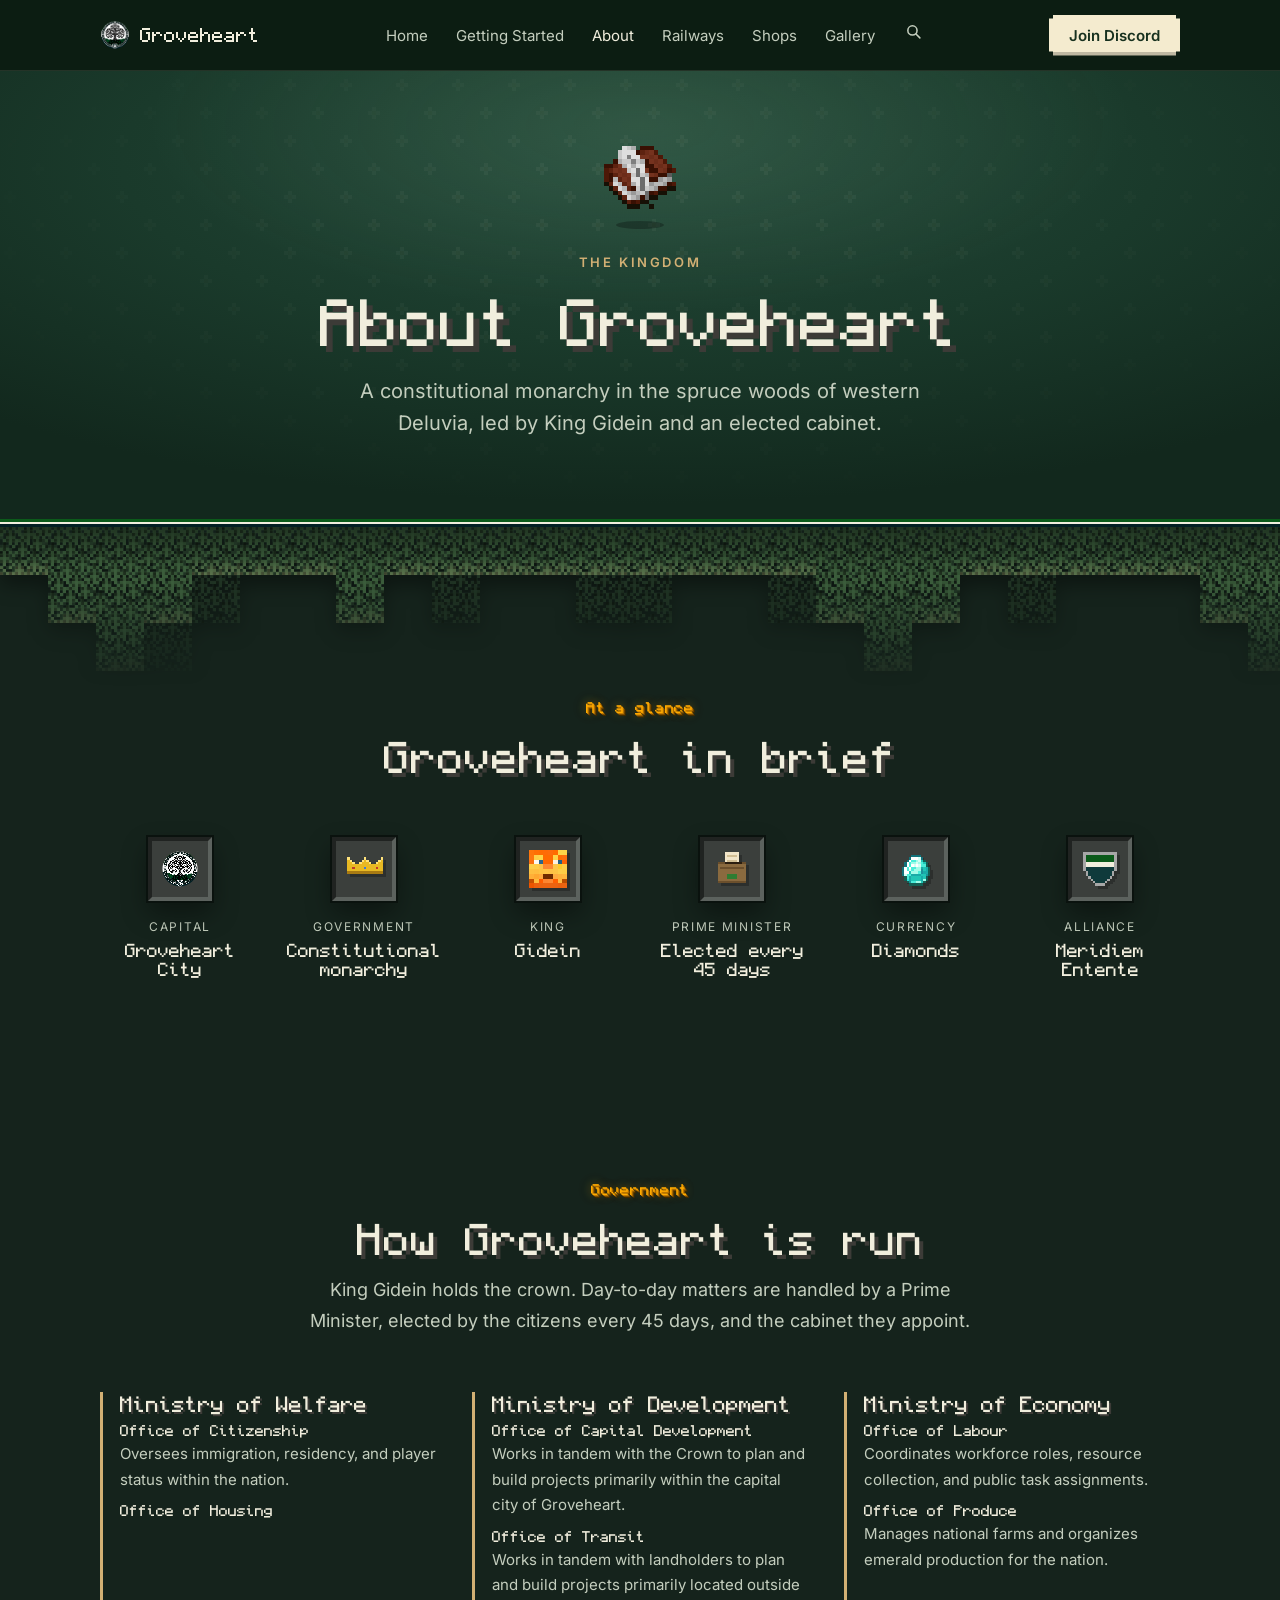
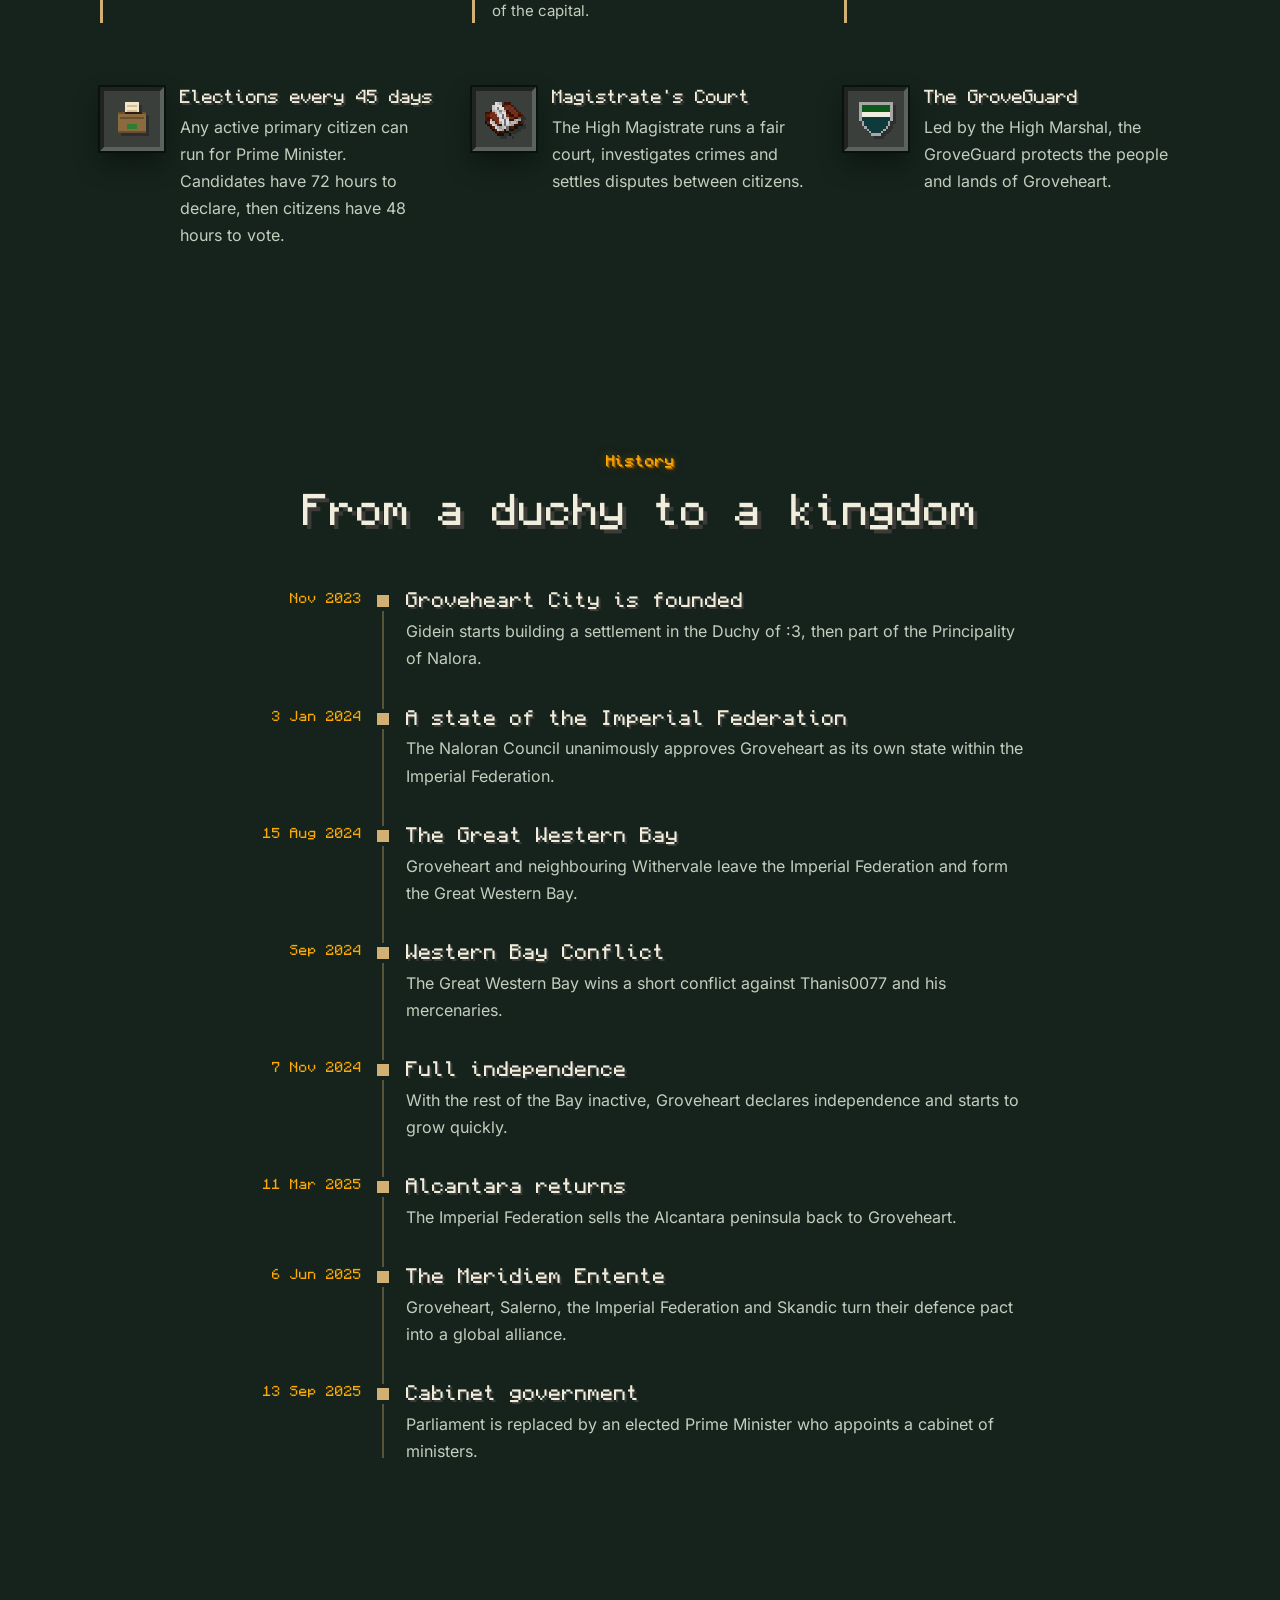
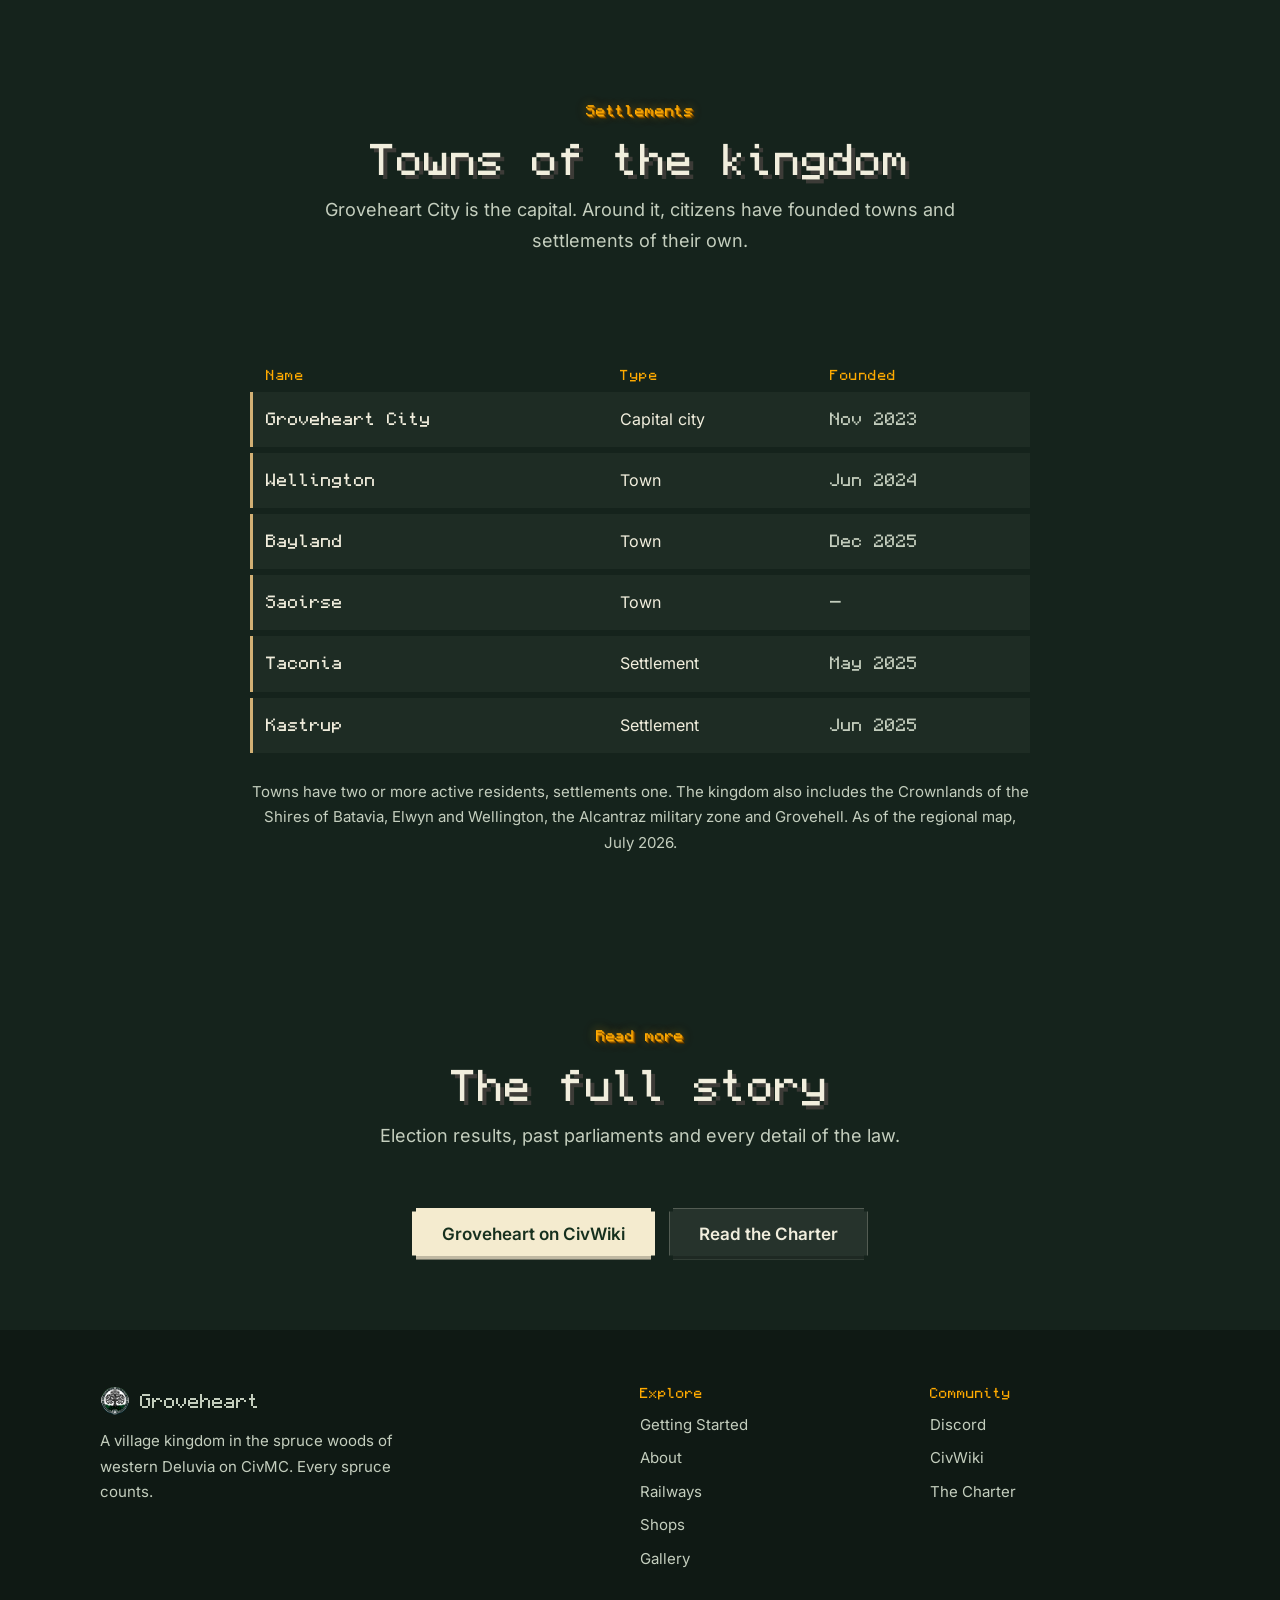
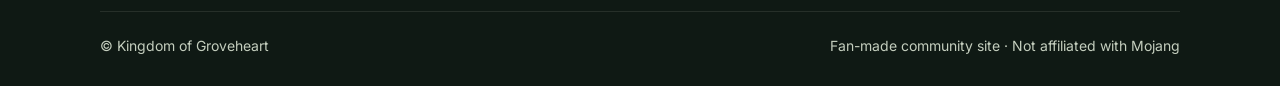
==== about.html @ f9e4c627 "Wording from the High Magistrate, ministries and settlements from the charter and regional map" ====
<!DOCTYPE html>
<html lang="en">
<head>
<meta charset="utf-8">
<meta name="viewport" content="width=device-width, initial-scale=1">
<title>About · Groveheart · CivMC</title>
<meta name="description" content="About the Kingdom of Groveheart on CivMC: government, history, settlements and the Meridiem Entente.">
<link rel="canonical" href="https://groveheart.net/about">
<meta property="og:type" content="website">
<meta property="og:site_name" content="Groveheart">
<meta property="og:title" content="About · Groveheart · CivMC">
<meta property="og:description" content="About the Kingdom of Groveheart on CivMC: government, history, settlements and the Meridiem Entente.">
<meta property="og:url" content="https://groveheart.net/about">
<meta property="og:image" content="https://groveheart.net/assets/gallery/48.jpg">
<meta property="og:image:alt" content="Citizens of Groveheart gathered in the capital">
<meta name="twitter:card" content="summary_large_image">
<meta name="theme-color" content="#12281D">
<link rel="icon" href="assets/emblem.png?v=100739d1">
<meta http-equiv="Content-Security-Policy" content="default-src 'self'; script-src 'self'; style-src 'self' 'unsafe-inline'; img-src 'self' data:; font-src 'self'; connect-src 'self'; object-src 'none'; base-uri 'self'; form-action 'none'; upgrade-insecure-requests">
<meta name="referrer" content="strict-origin-when-cross-origin">
<link rel="stylesheet" href="assets/css/site.css?v=736308c7">
</head>
<body>

<nav>
  <div class="wrap">
    <a class="brand" href="./"><img src="assets/emblem.png?v=100739d1" alt="">Groveheart</a>
    <ul id="menu">
      <li><a href="./">Home</a></li>
      <li><a href="getting-started">Getting Started</a></li>
      <li><a href="about" aria-current="page">About</a></li>
      <li><a href="railways">Railways</a></li>
      <li><a href="shops">Shops</a></li>
      <li><a href="gallery">Gallery</a></li>
    </ul>
    <div class="nav-end">
      <a class="btn btn-cream btn-sm" href="https://discord.gg/m4mBRJGtxk">Join Discord</a>
      <button class="menu-toggle" type="button" aria-label="Menu" aria-expanded="false" aria-controls="menu"><span></span><span></span><span></span></button>
    </div>
  </div>
</nav>

<header class="page-hero">
  <div class="wrap">
    <img class="item icon bob" src="assets/items/writable_book.png?v=1687e3e2" alt="">
    <div class="shadow"></div>
    <div class="eyebrow">The Kingdom</div>
    <h1>About Groveheart</h1>
    <p class="lead">A constitutional monarchy in the spruce woods of western Deluvia, led by King Gidein and an elected cabinet.</p>
  </div>
</header>
<div class="stripe" aria-hidden="true"></div>

<section class="has-canopy">
  <div class="canopy" aria-hidden="true"></div>
  <div class="wrap">
    <div class="section-head reveal">
      <div class="kicker">At a glance</div>
      <h2>Groveheart in brief</h2>
    </div>
    <div class="stats">
      <div class="stat reveal" style="--d:0.00s"><div class="node sm"><img class="item icon" src="assets/emblem.png?v=100739d1" alt="" style="clip-path:circle(46%)"></div><div class="label">Capital</div><div class="value">Groveheart City</div></div>
      <div class="stat reveal" style="--d:0.06s"><div class="node sm"><span class="icon" data-pix="crown"></span></div><div class="label">Government</div><div class="value">Constitutional monarchy</div></div>
      <div class="stat reveal" style="--d:0.12s"><div class="node sm"><img class="item icon" src="assets/items/gidein.png?v=e496a9be" alt=""></div><div class="label">King</div><div class="value">Gidein</div></div>
      <div class="stat reveal" style="--d:0.18s"><div class="node sm"><span class="icon" data-pix="ballot"></span></div><div class="label">Prime Minister</div><div class="value">Elected every 45 days</div></div>
      <div class="stat reveal" style="--d:0.24s"><div class="node sm"><img class="item icon" src="assets/items/diamond.png?v=2c9d0222" alt=""></div><div class="label">Currency</div><div class="value">Diamonds</div></div>
      <div class="stat reveal" style="--d:0.30s"><div class="node sm"><span class="icon" data-pix="shield"></span></div><div class="label">Alliance</div><div class="value">Meridiem Entente</div></div>
    </div>
  </div>
</section>

<section id="government">
  <div class="wrap">
    <div class="section-head reveal">
      <div class="kicker">Government</div>
      <h2>How Groveheart is run</h2>
      <p>King Gidein holds the crown. Day-to-day matters are handled by a Prime Minister, elected by the citizens every 45 days, and the cabinet they appoint.</p>
    </div>
    <div class="ministers">
      <div class="minister reveal" style="--d:0.00s"><h3>Ministry of Welfare</h3>
        <ul class="offices">
          <li><b>Office of Citizenship</b>Oversees immigration, residency, and player status within the nation.</li>
          <li><b>Office of Housing</b></li>
        </ul>
      </div>
      <div class="minister reveal" style="--d:0.08s"><h3>Ministry of Development</h3>
        <ul class="offices">
          <li><b>Office of Capital Development</b>Works in tandem with the Crown to plan and build projects primarily within the capital city of Groveheart.</li>
          <li><b>Office of Transit</b>Works in tandem with landholders to plan and build projects primarily located outside of the capital.</li>
        </ul>
      </div>
      <div class="minister reveal" style="--d:0.16s"><h3>Ministry of Economy</h3>
        <ul class="offices">
          <li><b>Office of Labour</b>Coordinates workforce roles, resource collection, and public task assignments.</li>
          <li><b>Office of Produce</b>Manages national farms and organizes emerald production for the nation.</li>
        </ul>
      </div>
    </div>
    <div class="icon-list gov-extra">
      <div class="reveal"><div class="node sm"><span class="icon" data-pix="ballot"></span></div><div><h3>Elections every 45 days</h3><p>Any active primary citizen can run for Prime Minister. Candidates have 72 hours to declare, then citizens have 48 hours to vote.</p></div></div>
      <div class="reveal" style="--d:.06s"><div class="node sm"><img class="item icon" src="assets/items/writable_book.png?v=1687e3e2" alt=""></div><div><h3>Magistrate's Court</h3><p>The High Magistrate runs a fair court, investigates crimes and settles disputes between citizens.</p></div></div>
      <div class="reveal" style="--d:.12s"><div class="node sm"><span class="icon" data-pix="shield"></span></div><div><h3>The GroveGuard</h3><p>Led by the High Marshal, the GroveGuard protects the people and lands of Groveheart.</p></div></div>
    </div>
  </div>
</section>

<section>
  <div class="wrap narrow">
    <div class="section-head reveal">
      <div class="kicker">History</div>
      <h2>From a duchy to a kingdom</h2>
    </div>
    <ol class="timeline">
      <li class="reveal"><div class="date">Nov 2023</div><div><h3>Groveheart City is founded</h3><p>Gidein starts building a settlement in the Duchy of :3, then part of the Principality of Nalora.</p></div></li>
      <li class="reveal"><div class="date">3 Jan 2024</div><div><h3>A state of the Imperial Federation</h3><p>The Naloran Council unanimously approves Groveheart as its own state within the Imperial Federation.</p></div></li>
      <li class="reveal"><div class="date">15 Aug 2024</div><div><h3>The Great Western Bay</h3><p>Groveheart and neighbouring Withervale leave the Imperial Federation and form the Great Western Bay.</p></div></li>
      <li class="reveal"><div class="date">Sep 2024</div><div><h3>Western Bay Conflict</h3><p>The Great Western Bay wins a short conflict against Thanis0077 and his mercenaries.</p></div></li>
      <li class="reveal"><div class="date">7 Nov 2024</div><div><h3>Full independence</h3><p>With the rest of the Bay inactive, Groveheart declares independence and starts to grow quickly.</p></div></li>
      <li class="reveal"><div class="date">11 Mar 2025</div><div><h3>Alcantara returns</h3><p>The Imperial Federation sells the Alcantara peninsula back to Groveheart.</p></div></li>
      <li class="reveal"><div class="date">6 Jun 2025</div><div><h3>The Meridiem Entente</h3><p>Groveheart, Salerno, the Imperial Federation and Skandic turn their defence pact into a global alliance.</p></div></li>
      <li class="reveal"><div class="date">13 Sep 2025</div><div><h3>Cabinet government</h3><p>Parliament is replaced by an elected Prime Minister who appoints a cabinet of ministers.</p></div></li>
    </ol>
  </div>
</section>

<section id="settlements">
  <div class="wrap narrow">
    <div class="section-head reveal">
      <div class="kicker">Settlements</div>
      <h2>Towns of the kingdom</h2>
      <p>Groveheart City is the capital. Around it, citizens have founded towns and settlements of their own.</p>
    </div>
    <div class="filter reveal">
      <input type="search" data-filter="settlements" placeholder="Find a settlement" aria-label="Find a settlement" autocomplete="off">
      <p class="filter-empty" data-filter-empty="settlements" hidden>No settlement found.</p>
    </div>
    <div class="table-scroll reveal">
      <table class="mc-table" data-filter-group="settlements">
        <thead><tr><th>Name</th><th>Type</th><th>Founded</th></tr></thead>
        <tbody>
          <tr><td>Groveheart City</td><td>Capital city</td><td class="num">Nov 2023</td></tr>
          <tr><td>Wellington</td><td>Town</td><td class="num">Jun 2024</td></tr>
          <tr><td>Bayland</td><td>Town</td><td class="num">Dec 2025</td></tr>
          <tr><td>Saoirse</td><td>Town</td><td class="num">&ndash;</td></tr>
          <tr><td>Taconia</td><td>Settlement</td><td class="num">May 2025</td></tr>
          <tr><td>Kastrup</td><td>Settlement</td><td class="num">Jun 2025</td></tr>
        </tbody>
      </table>
    </div>
    <p class="center muted reveal" style="font-size:15px;margin-top:20px">Towns have two or more active residents, settlements one. The kingdom also includes the Crownlands of the Shires of Batavia, Elwyn and Wellington, the Alcantraz military zone and Grovehell. As of the regional map, July 2026.</p>
  </div>
</section>

<section class="tight">
  <div class="wrap">
    <div class="section-head reveal">
      <div class="kicker">Read more</div>
      <h2>The full story</h2>
      <p>Election results, past parliaments and every detail of the law.</p>
    </div>
    <div class="btns reveal">
      <a class="btn btn-cream" href="https://civwiki.org/wiki/Groveheart">Groveheart on CivWiki</a>
      <a class="btn btn-ghost" href="https://docs.google.com/document/d/1GsnMtfS-tb5eFH0bBAYprmJq8tW-4tsJ6E7W6b62yhg/">Read the Charter</a>
    </div>
  </div>
</section>

<footer>
  <div class="wrap">
    <div class="foot-grid">
      <div>
        <a class="brand" href="./"><img src="assets/emblem.png?v=100739d1" alt="">Groveheart</a>
        <p style="margin-top:12px;max-width:340px">A village kingdom in the spruce woods of western Deluvia on CivMC. Every spruce counts.</p>
      </div>
      <div>
        <h4>Explore</h4>
        <ul>
          <li><a href="getting-started">Getting Started</a></li>
          <li><a href="about">About</a></li>
          <li><a href="railways">Railways</a></li>
          <li><a href="shops">Shops</a></li>
          <li><a href="gallery">Gallery</a></li>
        </ul>
      </div>
      <div>
        <h4>Community</h4>
        <ul>
          <li><a href="https://discord.gg/m4mBRJGtxk">Discord</a></li>
          <li><a href="https://civwiki.org/wiki/Groveheart">CivWiki</a></li>
          <li><a href="https://docs.google.com/document/d/1GsnMtfS-tb5eFH0bBAYprmJq8tW-4tsJ6E7W6b62yhg/">The Charter</a></li>
        </ul>
      </div>
    </div>
    <div class="foot-bottom">
      <span>© Kingdom of Groveheart</span>
      <span>Fan-made community site · Not affiliated with Mojang</span>
    </div>
  </div>
</footer>

<script src="assets/js/site.js?v=0e5eb4f1"></script>
</body>
</html>
---- assets/css/site.css ----
@font-face {
  font-family: "Monocraft";
  src: url(../fonts/Monocraft.ttf) format("truetype");
  font-display: swap;
}
@font-face { font-family: "Inter"; src: url(../fonts/inter-400.woff2) format("woff2"); font-weight: 400; font-display: swap; }
@font-face { font-family: "Inter"; src: url(../fonts/inter-500.woff2) format("woff2"); font-weight: 500; font-display: swap; }
@font-face { font-family: "Inter"; src: url(../fonts/inter-600.woff2) format("woff2"); font-weight: 600; font-display: swap; }
:root {
  --bg: #15231C;
  --bg-deep: #0F1914;
  --bg-hero: #12281D;
  --line: rgba(241,238,221,.10);
  --text: #F1EEDD;
  --muted: #C4CEBE;
  --path: #D2B074;
  --gold: #FFAA00;
  --cream: #F4EBCF;
  --ink: #16301E;
  --notch-sm: polygon(4px 0, calc(100% - 4px) 0, calc(100% - 4px) 4px, 100% 4px, 100% calc(100% - 4px), calc(100% - 4px) calc(100% - 4px), calc(100% - 4px) 100%, 4px 100%, 4px calc(100% - 4px), 0 calc(100% - 4px), 0 4px, 4px 4px);
  --notch: polygon(6px 0, calc(100% - 6px) 0, calc(100% - 6px) 6px, 100% 6px, 100% calc(100% - 6px), calc(100% - 6px) calc(100% - 6px), calc(100% - 6px) 100%, 6px 100%, 6px calc(100% - 6px), 0 calc(100% - 6px), 0 6px, 6px 6px);
}
* { box-sizing: border-box; }
html { scroll-behavior: smooth; }
body {
  margin: 0;
  overflow-x: clip;
  background: var(--bg);
  color: var(--text);
  font-family: Inter, system-ui, sans-serif;
  font-size: 17px;
  line-height: 1.7;
  -webkit-font-smoothing: antialiased;
}
h1, h2, h3 { font-family: Monocraft, monospace; font-weight: normal; line-height: 1.2; margin: 0; text-shadow: .1em .1em 0 #3C3B37; }
h3 { text-shadow: 2px 2px 0 #3C3B37; }
p { margin: 0; }
a { color: inherit; }
.wrap { max-width: 1120px; margin: 0 auto; padding: 0 20px; }
.narrow { max-width: 820px; }
svg.pix { shape-rendering: crispEdges; display: block; }
.item { image-rendering: pixelated; display: block; }
.muted { color: var(--muted); }
.mc { font-family: Monocraft, monospace; }

/* Dropped-item bob */
.bob { animation: bob 4s ease-in-out infinite; }
@keyframes bob { 0%, 100% { transform: translateY(0); } 50% { transform: translateY(-3px); } }
.shadow { width: 34px; height: 6px; margin: 0 auto 12px; background: rgba(0,0,0,.28); border-radius: 50%; }

/* Scroll reveal */
.reveal { opacity: 0; transform: translateY(28px); transition: opacity .8s ease, transform .8s cubic-bezier(.2,.8,.2,1); transition-delay: var(--d, 0s); }
.reveal.shown { opacity: 1; transform: none; }

/* Navigation */
nav { position: sticky; top: 0; background: rgba(10,28,16,.72); backdrop-filter: blur(12px); z-index: 10; border-bottom: 1px solid var(--line); }
nav .wrap { display: flex; align-items: center; justify-content: space-between; height: 70px; gap: 24px; }
.brand { display: flex; align-items: center; gap: 10px; font-family: Monocraft; font-size: 18px; text-decoration: none; }
.brand img { width: 30px; height: 30px; clip-path: circle(46%); }
nav ul { display: flex; gap: 28px; list-style: none; margin: 0; padding: 0; }
nav ul a, nav .btn, .brand { white-space: nowrap; }
nav ul a { text-decoration: none; font-size: 15px; color: var(--muted); transition: color .15s; }
nav ul a:hover, nav ul a[aria-current="page"] { color: var(--text); }
.nav-end { display: flex; align-items: center; gap: 12px; }
.menu-toggle { display: none; width: 44px; height: 44px; padding: 12px 10px; background: rgba(241,238,221,.08); border: 0; cursor: pointer; clip-path: var(--notch-sm); }
.menu-toggle span { display: block; height: 3px; background: var(--text); margin: 0 0 5px; }
.menu-toggle span:last-child { margin: 0; }

/* Buttons */
.btn {
  display: inline-flex; align-items: center; justify-content: center; gap: 10px;
  font: 600 17px Inter, sans-serif; padding: 16px 30px; clip-path: var(--notch-sm);
  text-decoration: none; cursor: pointer; border: 0; transition: background .15s, transform .1s;
  box-shadow: inset 0 -4px 0 rgba(0,0,0,.22);
}
.btn:active { transform: translateY(1px); }
.btn-sm { font-size: 15px; padding: 11px 20px; }
.btn-cream { background: var(--cream); color: var(--ink); }
.btn-cream:hover { background: #FFF6DC; }
.btn-ghost { background: rgba(241,238,221,.08); color: var(--text); box-shadow: inset 0 0 0 1px rgba(241,238,221,.22), inset 0 -4px 0 rgba(0,0,0,.2); }
.btn-ghost:hover { background: rgba(241,238,221,.14); }
.btn-ink { background: #1F4D2B; color: #F4EBCF; }
.btn-ink:hover { background: #276236; }
.btn:focus-visible, .link:focus-visible, .menu-toggle:focus-visible, .copy:focus-visible { outline: 3px solid var(--path); outline-offset: 3px; }
.btns { display: flex; gap: 14px; justify-content: center; flex-wrap: wrap; }

/* Hero backgrounds */
.hero, .page-hero {
  position: relative; text-align: center;
  background:
    radial-gradient(ellipse 55% 60% at 50% 12%, rgba(120,170,130,.16), transparent 70%),
    radial-gradient(ellipse 90% 90% at 50% 20%, #24493A, #1A3A2B 45%, var(--bg-hero) 85%);
}
.hero > *, .page-hero > * { position: relative; z-index: 1; }
/* Faint banner-style pixel pattern */
.hero::before, .page-hero::before {
  content: ""; position: absolute; inset: 0; pointer-events: none; opacity: .045;
  background: url("data:image/svg+xml,%3Csvg xmlns='http://www.w3.org/2000/svg' width='56' height='56' shape-rendering='crispEdges'%3E%3Cg fill='%23F1EEDD'%3E%3Crect x='12' y='8' width='4' height='4'/%3E%3Crect x='8' y='12' width='4' height='4'/%3E%3Crect x='16' y='12' width='4' height='4'/%3E%3Crect x='12' y='16' width='4' height='4'/%3E%3Crect x='40' y='36' width='4' height='4'/%3E%3Crect x='36' y='40' width='4' height='4'/%3E%3Crect x='44' y='40' width='4' height='4'/%3E%3Crect x='40' y='44' width='4' height='4'/%3E%3C/g%3E%3Crect x='12' y='12' width='4' height='4' fill='%23D2B074'/%3E%3Crect x='40' y='40' width='4' height='4' fill='%23D2B074'/%3E%3C/svg%3E") center top/56px;
  -webkit-mask: radial-gradient(ellipse 70% 80% at 50% 35%, #000 20%, transparent 80%);
          mask: radial-gradient(ellipse 70% 80% at 50% 35%, #000 20%, transparent 80%);
}
/* Flag colours as a divider */
.stripe { height: 8px; background: linear-gradient(#0B5A1A 0 43%, #F1EEDD 43% 57%, #021F23 57%); }

/* Sub-page header */
.page-hero { padding: 70px 0 80px; }
.page-hero .icon { width: 72px; height: 72px; margin: 0 auto 8px; }
.page-hero .shadow { width: 48px; height: 8px; margin-bottom: 22px; }
.page-hero h1 { font-size: clamp(36px, 6vw, 60px); margin-bottom: 16px; }
.page-hero .lead { max-width: 620px; margin: 0 auto; color: var(--muted); font-size: 20px; line-height: 1.6; }
.eyebrow { font-size: 13px; font-weight: 600; letter-spacing: .2em; text-transform: uppercase; color: var(--path); margin-bottom: 14px; }

/* Sections */
section { position: relative; padding: 100px 0; }
section.tight { padding: 70px 0; }
.section-head { text-align: center; max-width: 780px; margin: 0 auto 56px; }
.section-head h2 { font-size: clamp(28px, 4vw, 40px); margin-bottom: 12px; }
.section-head p { color: var(--muted); font-size: 18px; max-width: 660px; margin-left: auto; margin-right: auto; }
/* Small orange labels: a stepped 3D edge plus a soft glow */
.kicker { font-family: Monocraft; font-size: 14px; letter-spacing: .06em; color: var(--gold); text-shadow: 1px 1px 0 #C27A00, 2px 2px 0 #7A4B00, 3px 3px 0 #3F2A00, 0 0 10px rgba(255,170,0,.45), 0 0 22px rgba(255,140,0,.2); margin-bottom: 12px; }
.link { color: var(--text); text-decoration: none; font-weight: 600; font-size: 15px; }
.link:hover { color: var(--path); }
.link::after { content: " →"; display: inline-block; transition: transform .15s; }
.link:hover::after { transform: translateX(4px); }
.center { text-align: center; margin-top: 28px; }

/* Leaf canopy: an overgrown edge of spruce leaves with a few longer drapes. A darker,
   shifted copy of the texture behind the leaves fills the holes like fancy leaves do,
   and on .deep columns it hangs one block lower than the front leaves. */
.has-canopy { padding-top: 170px; }
.canopy { position: absolute; left: 0; right: 0; top: 0; height: 160px; pointer-events: none; overflow: hidden;
          filter: drop-shadow(0 10px 10px rgba(0,0,0,.45));
          -webkit-mask: linear-gradient(#000 56px, transparent 160px); mask: linear-gradient(#000 56px, transparent 160px); }
.canopy i { position: absolute; top: 0; width: 48px; }
.canopy i::before, .canopy i::after { content: ""; position: absolute; inset: 0; }
.canopy i::before {
  background: url(../blocks/spruce_leaves.png) 24px 21px/48px, #34543A; background-blend-mode: multiply;
  -webkit-mask: url(../blocks/spruce_leaves.png) 24px 21px/48px; mask: url(../blocks/spruce_leaves.png) 24px 21px/48px;
}
.canopy i::after {
  background:
    linear-gradient(rgba(6,14,9,.5), transparent 40px),
    linear-gradient(transparent calc(100% - 16px), rgba(255,222,160,.16)),
    url(../blocks/spruce_leaves.png) 0 0/48px, #619961;
  background-blend-mode: normal, normal, multiply;
  -webkit-mask: url(../blocks/spruce_leaves.png) 0 0/48px; mask: url(../blocks/spruce_leaves.png) 0 0/48px;
}
.canopy i.deep::after { bottom: 48px; }

/* Inventory slot */
.node {
  width: 88px; height: 88px; display: grid; place-items: center; position: relative; flex: none;
  background: #3B3F3C; border: 4px solid; border-color: #202321 #5C625E #5C625E #202321;
  box-shadow: 0 0 0 2px #0A120E, 0 12px 26px rgba(0,0,0,.4);
}
.node .icon { display: block; width: 56px; height: 56px; filter: drop-shadow(3px 3px 0 rgba(0,0,0,.25)); }
.node.sm { width: 64px; height: 64px; }
.node.sm .icon { width: 38px; height: 38px; }

/* Item frame */
.frame {
  position: relative; width: 128px; height: 128px; display: grid; place-items: center;
  box-shadow: 0 10px 22px rgba(0,0,0,.35);
}
/* Only the wooden frame is dimmed, so the item inside keeps its full colour */
.frame::before {
  content: ""; position: absolute; inset: 0; image-rendering: pixelated;
  background: url(../blocks/item_frame.png) 0 0/100% 100%; filter: brightness(.8) saturate(.85);
}

/* Map in an item frame */
.map-tile {
  display: grid; place-items: center; color: #6B5A3A; font: 14px Monocraft, monospace; transition: transform .3s; overflow: hidden;
  border: 12px solid transparent; border-image: url(../blocks/item_frame.png) 2 stretch; image-rendering: pixelated;
  background: url(../blocks/map_background.png) center/140% 140%; box-shadow: 0 16px 30px rgba(0,0,0,.45);
}
.map-tile:hover { transform: scale(1.015); }
.map-tile img { width: 100%; height: 100%; object-fit: cover; image-rendering: auto; display: block; }

/* Book page */
.book {
  color: #2B2014; border: 45px solid transparent; border-image: url(../blocks/book_page.png) 15 fill stretch; padding: 0 4px;
}
.book h2, .book h3 { color: #1F3A25; text-shadow: 3px 3px 0 #E3D7BA; }
.book h3 { text-shadow: 2px 2px 0 #E3D7BA; }
.book p, .book li { color: #4A3F2F; font-size: 17px; line-height: 1.65; }
.book .kicker { color: #8A6A2C; text-shadow: none; }

/* Advancement toast and tooltip */
.law { position: relative; display: inline-block; }
.toast {
  font: inherit; cursor: pointer; text-align: left; color: inherit;
  display: inline-flex; align-items: center; gap: 16px; padding: 12px 18px 12px 14px;
  background: #212121; border: 2px solid #000; box-shadow: inset 0 0 0 2px #555, 0 14px 30px rgba(0,0,0,.4);
}
.toast img { width: 36px; height: 36px; }
.toast:hover { box-shadow: inset 0 0 0 2px #8B8B8B, 0 14px 30px rgba(0,0,0,.4); }
.toast:focus-visible { outline: 2px solid #FFFF55; outline-offset: 3px; }
.toast-title { display: block; font-family: Monocraft; font-size: 15px; color: #FFFF55; text-shadow: 2px 2px 0 #3F3F15; }
.toast-text { display: block; font-family: Monocraft; font-size: 14px; color: #fff; text-shadow: 2px 2px 0 #3F3F3F; }
.toast-hint { font-family: Monocraft; font-size: 22px; color: #AAAAAA; margin-left: 6px; transition: transform .2s; }
.law.open .toast-hint { transform: rotate(45deg); }
.tooltip {
  position: absolute; left: 50%; top: calc(100% + 10px); width: min(420px, 86vw); z-index: 5; text-align: left;
  padding: 12px 14px; background: rgba(16,0,16,.94); border: 2px solid; border-image: linear-gradient(#5000FF, #28007F) 1;
  box-shadow: 0 0 0 2px rgba(16,0,16,.94), 0 18px 40px rgba(0,0,0,.5);
  opacity: 0; transform: translate(-50%, -6px); pointer-events: none; transition: opacity .2s, transform .2s;
}
.law.open .tooltip { opacity: 1; transform: translate(-50%, 0); pointer-events: auto; }
.tooltip p { font-family: Monocraft; font-size: 13px; line-height: 1.55; color: #E0E0E0; margin: 6px 0 0; }
.tt-title { font-family: Monocraft; font-size: 15px; color: #FFFF55; text-shadow: 2px 2px 0 #3F3F15; }
.tooltip .tt-foot { color: #7F7FFF; font-size: 12px; }

/* Coordinates */
.coords { display: inline-flex; align-items: center; gap: 10px; font-family: Monocraft; font-size: 15px; color: var(--text);
          background: rgba(0,0,0,.35); padding: 6px 8px 6px 12px; clip-path: var(--notch-sm); }
.copy { font: 12px Monocraft, monospace; color: var(--ink); background: var(--path); border: 0; padding: 4px 8px; cursor: pointer; clip-path: var(--notch-sm); }
.copy.done { background: #7FBF5A; }

/* Minecraft-styled table */
.mc-table { width: 100%; border-collapse: separate; border-spacing: 0 6px; font-size: 16px; }
.mc-table th { font: 13px Monocraft, monospace; color: var(--gold); text-align: left; padding: 0 16px 4px; letter-spacing: .04em; }
.mc-table td { background: rgba(241,238,221,.04); padding: 14px 16px; }
.mc-table td:first-child { font-family: Monocraft; }
.mc-table tr td:first-child { box-shadow: inset 3px 0 0 var(--path); }
.mc-table .num { font-family: Monocraft; color: var(--muted); white-space: nowrap; }
.table-scroll { overflow-x: auto; }

/* Icon + text list */
.icon-list { display: grid; grid-template-columns: repeat(auto-fit, minmax(240px, 1fr)); gap: 28px 36px; }
.icon-list > div { display: flex; gap: 16px; align-items: flex-start; }
.icon-list h3 { font-size: 17px; margin-bottom: 6px; }
.icon-list p { color: var(--muted); font-size: 16px; }

/* Channel chips */
.chips { display: flex; flex-wrap: wrap; gap: 10px; justify-content: center; }
.chip { font: 14px Monocraft, monospace; background: rgba(88,101,242,.16); color: #C9CDFB; padding: 6px 12px; clip-path: var(--notch-sm); }

/* Quest log */
.quest { list-style: none; margin: 0; padding: 0; position: relative; }
.quest::before { content: ""; position: absolute; left: 31px; top: 40px; bottom: 60px; width: 2px;
                 background: linear-gradient(rgba(210,176,116,.2), #D2B074, rgba(244,235,207,.8)); }
.quest li { display: flex; gap: 28px; align-items: flex-start; margin-bottom: 44px; position: relative; }
.quest li:last-child { margin-bottom: 0; }
.quest .num { font: 13px Monocraft, monospace; color: var(--gold); text-shadow: 1px 1px 0 #C27A00, 2px 2px 0 #7A4B00, 3px 3px 0 #3F2A00, 0 0 10px rgba(255,170,0,.45), 0 0 22px rgba(255,140,0,.2); }
.quest h3 { font-size: 21px; margin: 4px 0 10px; }
.quest p { color: var(--muted); font-size: 17px; max-width: 620px; }
.quest p a { color: var(--path); }
.quest .coords, .quest .chip { margin: 2px 0; }

/* Book content */
.book h2 { font-size: clamp(24px, 3vw, 30px); margin: 4px 0 12px; }
.book ul, .book ol { padding-left: 1.2em; margin: 14px 0; }
.book li + li { margin-top: 8px; }
.book-foot { margin-top: 14px; font-size: 15px; }
.book a:not(.btn) { color: #1F4D2B; font-weight: 600; }
.book + .center { margin-top: 40px; }
.book .chip { background: rgba(31,77,43,.12); color: #1F4D2B; }

/* Stats row */
.stats { display: grid; grid-template-columns: repeat(auto-fit, minmax(150px, 1fr)); gap: 36px 24px; text-align: center; }
.stat .node { margin: 0 auto 16px; }
.stat .label { font-size: 12px; letter-spacing: .14em; text-transform: uppercase; color: var(--muted); margin-bottom: 4px; }
.stat .value { font: 17px Monocraft, monospace; }

/* Cabinet */
.ministers { display: grid; grid-template-columns: repeat(3, minmax(0, 1fr)); gap: 36px; margin-bottom: 64px; }
.minister { padding-left: 20px; box-shadow: inset 3px 0 0 var(--path); }
.minister h3 { font-size: clamp(15px, 1.6vw, 20px); margin-bottom: 8px; white-space: nowrap; }
.offices { list-style: none; margin: 0; padding: 0; display: grid; gap: 12px; }
.offices li { color: var(--muted); font-size: 15px; }
.offices b { display: block; margin-bottom: 2px; font: 14px Monocraft, monospace; color: var(--text); }

/* Timeline */
.timeline { list-style: none; margin: 0; padding: 0; position: relative; }
.timeline::before { content: ""; position: absolute; left: 132px; top: 8px; bottom: 8px; width: 2px; background: rgba(210,176,116,.35); }
.timeline li { display: grid; grid-template-columns: 112px 1fr; gap: 44px; margin-bottom: 34px; position: relative; }
.timeline li::before { content: ""; position: absolute; left: 127px; top: 6px; width: 12px; height: 12px; background: var(--path); box-shadow: 0 0 0 4px var(--bg); }
.timeline .date { font: 13px Monocraft, monospace; color: var(--gold); text-align: right; padding-top: 2px; white-space: nowrap; }
.timeline h3 { font-size: 19px; margin-bottom: 6px; }
.timeline p { color: var(--muted); font-size: 16px; }

/* CivNav teaser, styled after the mod's own UI */
.mod { display: grid; grid-template-columns: 1fr 1.05fr; gap: 64px; align-items: center; max-width: 1000px; margin: 0 auto; }
.mod h2 { font-size: clamp(34px, 5vw, 52px); margin-bottom: 16px; }
.mod-body > p { color: var(--muted); max-width: 480px; }
.mod-features { list-style: none; margin: 22px 0 0; padding: 0; display: grid; gap: 10px; }
.mod-features li { display: flex; gap: 12px; align-items: center; }
.mod-features li::before { content: ""; width: 8px; height: 8px; background: #5FB8E8; flex: none; }
.mod-note { margin-top: 24px; font-size: 15px; }
.mod-note a { color: var(--path); }

.civnav {
  font-family: Monocraft, monospace; color: #F2F4F6; background: #1F2A36;
  border: 2px solid #6CB4E0; box-shadow: 0 30px 60px rgba(0,0,0,.45), 0 0 0 6px rgba(108,180,224,.08);
}
.cn-head { display: flex; justify-content: space-between; align-items: flex-start; padding: 18px 20px 16px; border-bottom: 2px solid #3E5A74; }
.cn-logo { font-size: 20px; }
.cn-logo b { font-weight: normal; color: #6CC4F0; }
.cn-ver { font-size: 14px; color: #C9D1D9; }
.cn-by { font-size: 13px; color: #9AA6B2; margin-top: 4px; }
.cn-button { font-size: 14px; background: #8E3340; border: 2px solid #1A1A1A; padding: 6px 18px; }
.cn-label { font-size: 13px; color: #9AA6B2; text-transform: uppercase; letter-spacing: .04em; padding: 16px 20px 8px; }
.cn-route { list-style: none; margin: 0; padding: 0 20px; display: grid; gap: 6px; }
.cn-route li { display: flex; justify-content: space-between; gap: 12px; font-size: 13px; background: #25323F; padding: 9px 12px; }
.cn-route li span:first-child { display: flex; align-items: center; gap: 10px; }
.cn-route li span:first-child::before { content: ""; width: 10px; height: 10px; background: var(--c); flex: none; }
.cn-route li span:last-child { color: #C9D1D9; white-space: nowrap; }
.cn-stats { display: grid; grid-template-columns: 1fr 1fr; gap: 6px; padding: 14px 20px 20px; }
.cn-stats div { background: #25323F; padding: 8px 12px; }
.cn-stats span { display: block; font-size: 11px; color: #9AA6B2; text-transform: uppercase; }
.cn-stats b { font-weight: normal; font-size: 15px; }
.cn-blue { color: #6CC4F0; }
.cn-green { color: #5EE68A; }

/* Rail networks */
.network { padding-top: 60px; padding-bottom: 60px; }
.how { display: flex; flex-wrap: wrap; justify-content: center; gap: 12px 32px; margin-top: 22px; }
.how .label { display: block; font-size: 12px; letter-spacing: .12em; text-transform: uppercase; color: var(--muted); margin-bottom: 6px; }
.how code { font: 15px Monocraft, monospace; color: var(--text); background: rgba(0,0,0,.35); padding: 6px 12px; clip-path: var(--notch-sm); }
.rail-table td:nth-child(2) { color: var(--path); }
.rail-table td:last-child { width: 1%; text-align: right; }
.rail-table small { font: 13px Inter, sans-serif; color: var(--muted); margin-left: 6px; }
.rail-table th { white-space: nowrap; }
.rail-table td.note-cell { color: var(--muted); font: 15px Inter, sans-serif; text-align: left; }
.rail-table tr .note-cell { box-shadow: inset 3px 0 0 var(--path); }
.rail-table tr.district-row td { background: none; box-shadow: none; text-align: left; padding: 22px 16px 4px; font: 15px Monocraft, monospace; color: var(--c); }

/* Shop directory */
.shop-list { display: grid; grid-template-columns: repeat(auto-fill, minmax(320px, 1fr)); gap: 36px; }
.shop { display: flex; gap: 20px; align-items: flex-start; }
.shop h3 { font-size: 19px; }
.shop .coords { margin: 10px 0 6px; font-size: 13px; }
.shop ul { list-style: none; margin: 8px 0 0; padding: 0; display: grid; gap: 4px; font-size: 15px; }
.shop li { display: flex; justify-content: space-between; gap: 12px; border-bottom: 1px dashed var(--line); padding-bottom: 4px; }
.shop li .mc { color: var(--path); font-size: 14px; white-space: nowrap; }
.empty { grid-column: 1 / -1; text-align: center; max-width: 520px; margin: 0 auto; }
.empty .node { margin: 0 auto 22px; }
.empty h3 { font-size: 20px; margin-bottom: 10px; }

/* Photo grid */
.photo-grid { display: grid; grid-template-columns: repeat(auto-fill, minmax(300px, 1fr)); gap: 24px; }
.photo-grid figure { margin: 0; }
.photo-grid .map-tile { aspect-ratio: 4 / 3; }
.photo-grid figcaption { font-size: 14px; color: var(--muted); margin-top: 10px; text-align: center; }

/* List filter (styled like the creative inventory search bar) */
[hidden] { display: none !important; }
.filter { max-width: 520px; margin: 36px auto 0; text-align: center; }
.filter input, .search input {
  width: 100%; font: 16px Monocraft, monospace; color: #fff; background: #0E1812; padding: 14px 16px;
  border: 2px solid #5C625E; outline: none; border-radius: 0; -webkit-appearance: none; appearance: none;
}
.filter input::placeholder, .search input::placeholder { color: #6F776F; }
.filter input:focus, .search input:focus { border-color: var(--path); }
.filter-empty { margin-top: 14px; color: var(--muted); font-size: 15px; }
.shop-list + .filter, .filter + .shop-list { margin-top: 36px; }

/* Site search */
.search-toggle { display: flex; padding: 2px; background: none; border: 0; color: var(--muted); cursor: pointer; transition: color .15s; }
.search-toggle svg { width: 17px; height: 17px; }
.search-toggle:hover { color: var(--text); }
.search-toggle:focus-visible { outline: 2px solid var(--path); outline-offset: 3px; }
nav.open .search-toggle { padding: 12px 0; }

.search {
  position: fixed; inset: 0; z-index: 50; padding: 12vh 20px 20px;
  background: rgba(6,9,7,.6); backdrop-filter: blur(8px); -webkit-backdrop-filter: blur(8px);
  opacity: 0; transition: opacity .15s ease;
}
.search.visible { opacity: 1; }
.search-box {
  max-width: 600px; margin: 0 auto; font-family: Inter, system-ui, sans-serif;
  background: rgba(22,27,23,.96); border: 1px solid rgba(241,238,221,.08); border-radius: 16px;
  box-shadow: 0 24px 70px rgba(0,0,0,.55), 0 0 0 1px rgba(0,0,0,.4);
  overflow: hidden; transform: translateY(-8px) scale(.98); transition: transform .15s ease;
}
.search.visible .search-box { transform: none; }
.search-field { display: flex; align-items: center; gap: 12px; padding: 16px 18px; border-bottom: 1px solid rgba(241,238,221,.07); }
.search-field > svg { width: 19px; height: 19px; color: var(--muted); flex: none; }
.search-field input {
  flex: 1; min-width: 0; font: 17px Inter, system-ui, sans-serif; color: var(--text);
  background: none; border: 0; outline: none; padding: 2px 0; -webkit-appearance: none; appearance: none;
}
.search-field input::placeholder { color: #737B73; }
.search-field input::-webkit-search-cancel-button { display: none; }
.search kbd {
  font: 500 11px Inter, sans-serif; color: var(--muted); background: rgba(241,238,221,.06);
  border: 1px solid rgba(241,238,221,.1); border-radius: 5px; padding: 2px 6px;
}
.search-results { list-style: none; margin: 0; padding: 8px; max-height: 50vh; overflow-y: auto; }
.search-results:empty { display: none; }
.search-results a {
  display: flex; align-items: center; justify-content: space-between; gap: 16px;
  padding: 10px 12px; border-radius: 10px; text-decoration: none; transition: background .1s;
}
.search-results a:hover, .search-results a.active { background: rgba(241,238,221,.06); }
.search-results a.active { box-shadow: inset 2px 0 0 var(--path); }
.result-text { min-width: 0; }
.result-text strong { display: block; font-weight: 600; font-size: 15px; color: var(--text); }
.result-text span { display: block; font-size: 13px; color: var(--muted); white-space: nowrap; overflow: hidden; text-overflow: ellipsis; margin-top: 1px; }
.result-type { flex: none; font-size: 12px; color: #8C948B; background: rgba(241,238,221,.05); padding: 3px 9px; border-radius: 99px; }
.search-empty { padding: 26px 20px; text-align: center; color: var(--muted); font-size: 14px; }
.search-foot { display: flex; gap: 18px; justify-content: flex-end; padding: 10px 16px; border-top: 1px solid rgba(241,238,221,.07); font-size: 12px; color: #737B73; }
.search-foot kbd { margin-right: 3px; }
@media (max-width: 520px) {
  .search { padding-top: 70px; }
  .search-foot, .search-field kbd { display: none; }
}

/* Photo viewer */
.lightbox { position: fixed; inset: 0; z-index: 60; display: grid; place-items: center; background: rgba(5,8,6,.94); padding: 56px 72px; }
.lightbox figure { margin: 0; max-width: 100%; max-height: 100%; text-align: center; }
.lightbox img { max-width: 100%; max-height: calc(100vh - 140px); display: block; margin: 0 auto; box-shadow: 0 20px 60px rgba(0,0,0,.6); }
.lightbox figcaption { margin-top: 12px; color: var(--muted); font-size: 15px; }
.lightbox button { position: absolute; background: rgba(241,238,221,.08); color: var(--text); border: 0; cursor: pointer;
                   width: 48px; height: 48px; border-radius: 50%; font: 30px/1 Inter, sans-serif; transition: background .15s; }
.lightbox button:hover { background: rgba(241,238,221,.18); }
.lightbox button:focus-visible { outline: 2px solid var(--path); outline-offset: 3px; }
.lb-close { top: 16px; right: 16px; }
.lb-prev { left: 16px; top: 50%; transform: translateY(-50%); }
.lb-next { right: 16px; top: 50%; transform: translateY(-50%); }
.lb-count { position: absolute; bottom: 18px; left: 50%; transform: translateX(-50%); font-size: 13px; color: var(--muted); }
@media (max-width: 600px) {
  .lightbox { padding: 60px 12px; }
  .lb-prev, .lb-next { top: auto; bottom: 10px; transform: none; }
}

/* Footer */
footer { background: var(--bg-deep); padding: 56px 0 28px; font-size: 15px; color: var(--muted); }
.foot-grid { display: grid; grid-template-columns: 2fr 1fr 1fr; gap: 40px; margin-bottom: 40px; }
.foot-grid h4 { font: 13px Monocraft, monospace; color: var(--gold); margin: 0 0 12px; font-weight: normal; }
.foot-grid ul { list-style: none; margin: 0; padding: 0; display: grid; gap: 8px; }
.foot-grid a { text-decoration: none; }
.foot-grid a:hover { color: var(--text); }
.foot-bottom { display: flex; justify-content: space-between; gap: 16px; flex-wrap: wrap; font-size: 14px; border-top: 1px solid var(--line); padding-top: 22px; }

/* Responsive */
@media (max-width: 860px) {
  nav ul { display: none; }
  .menu-toggle { display: block; }
  nav.open ul {
    display: grid; gap: 0; position: absolute; left: 0; right: 0; top: 70px;
    background: rgba(10,28,16,.97); border-bottom: 1px solid var(--line); padding: 8px 20px 16px;
  }
  nav.open ul a { display: block; padding: 12px 0; font-size: 17px; border-bottom: 1px solid var(--line); }
  .foot-grid { grid-template-columns: 1fr 1fr; }
  .ministers { grid-template-columns: 1fr; }
  .mod { grid-template-columns: 1fr; gap: 40px; }
  .foot-grid > :first-child { grid-column: span 2; }
}
@media (max-width: 520px) {
  .nav-end .btn { display: none; }
  .timeline::before { left: 5px; }
  .timeline li { grid-template-columns: 1fr; gap: 4px; padding-left: 30px; }
  .timeline li::before { left: 0; }
  .timeline .date { text-align: left; }
  .mc-table { font-size: 15px; }
}
@media (prefers-reduced-motion: reduce) {
  *, *::before, *::after { animation: none !important; transition: none !important; }
  .reveal { opacity: 1 !important; transform: none !important; }
  html { scroll-behavior: auto; }
}
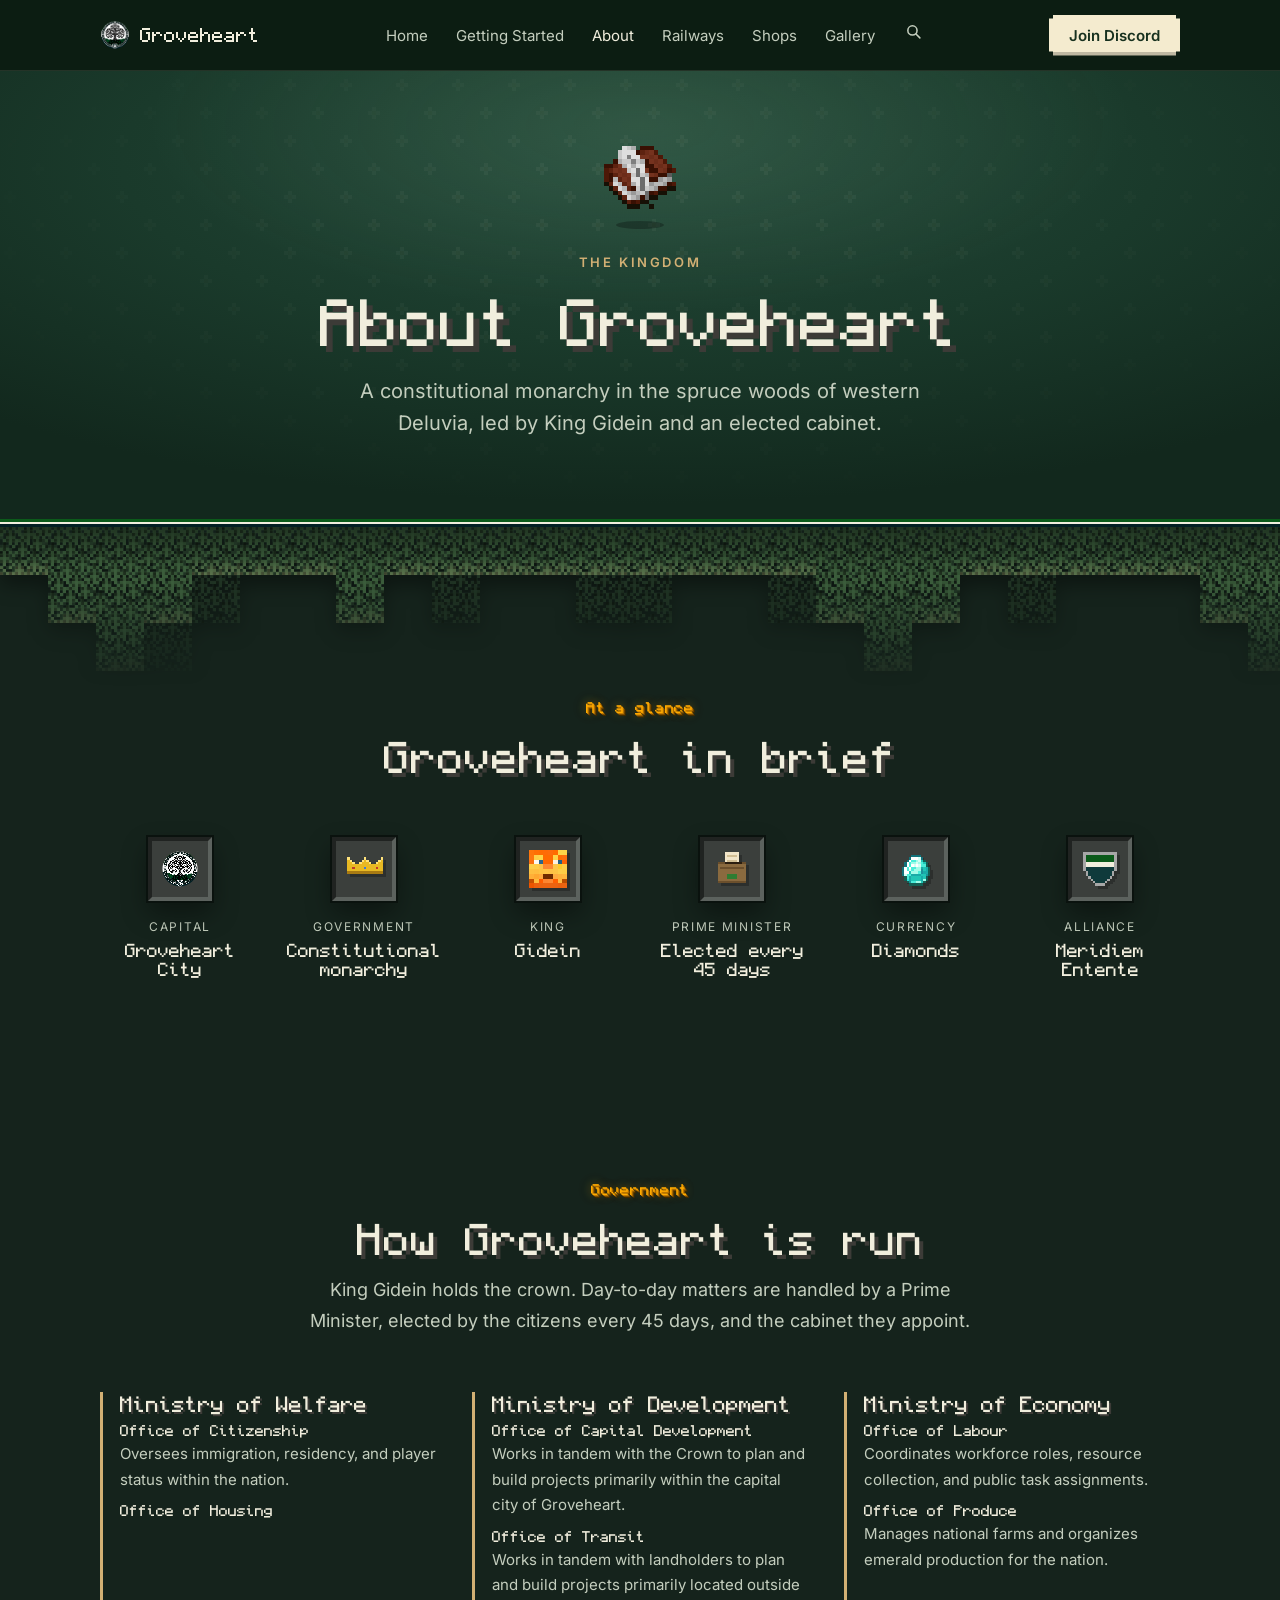
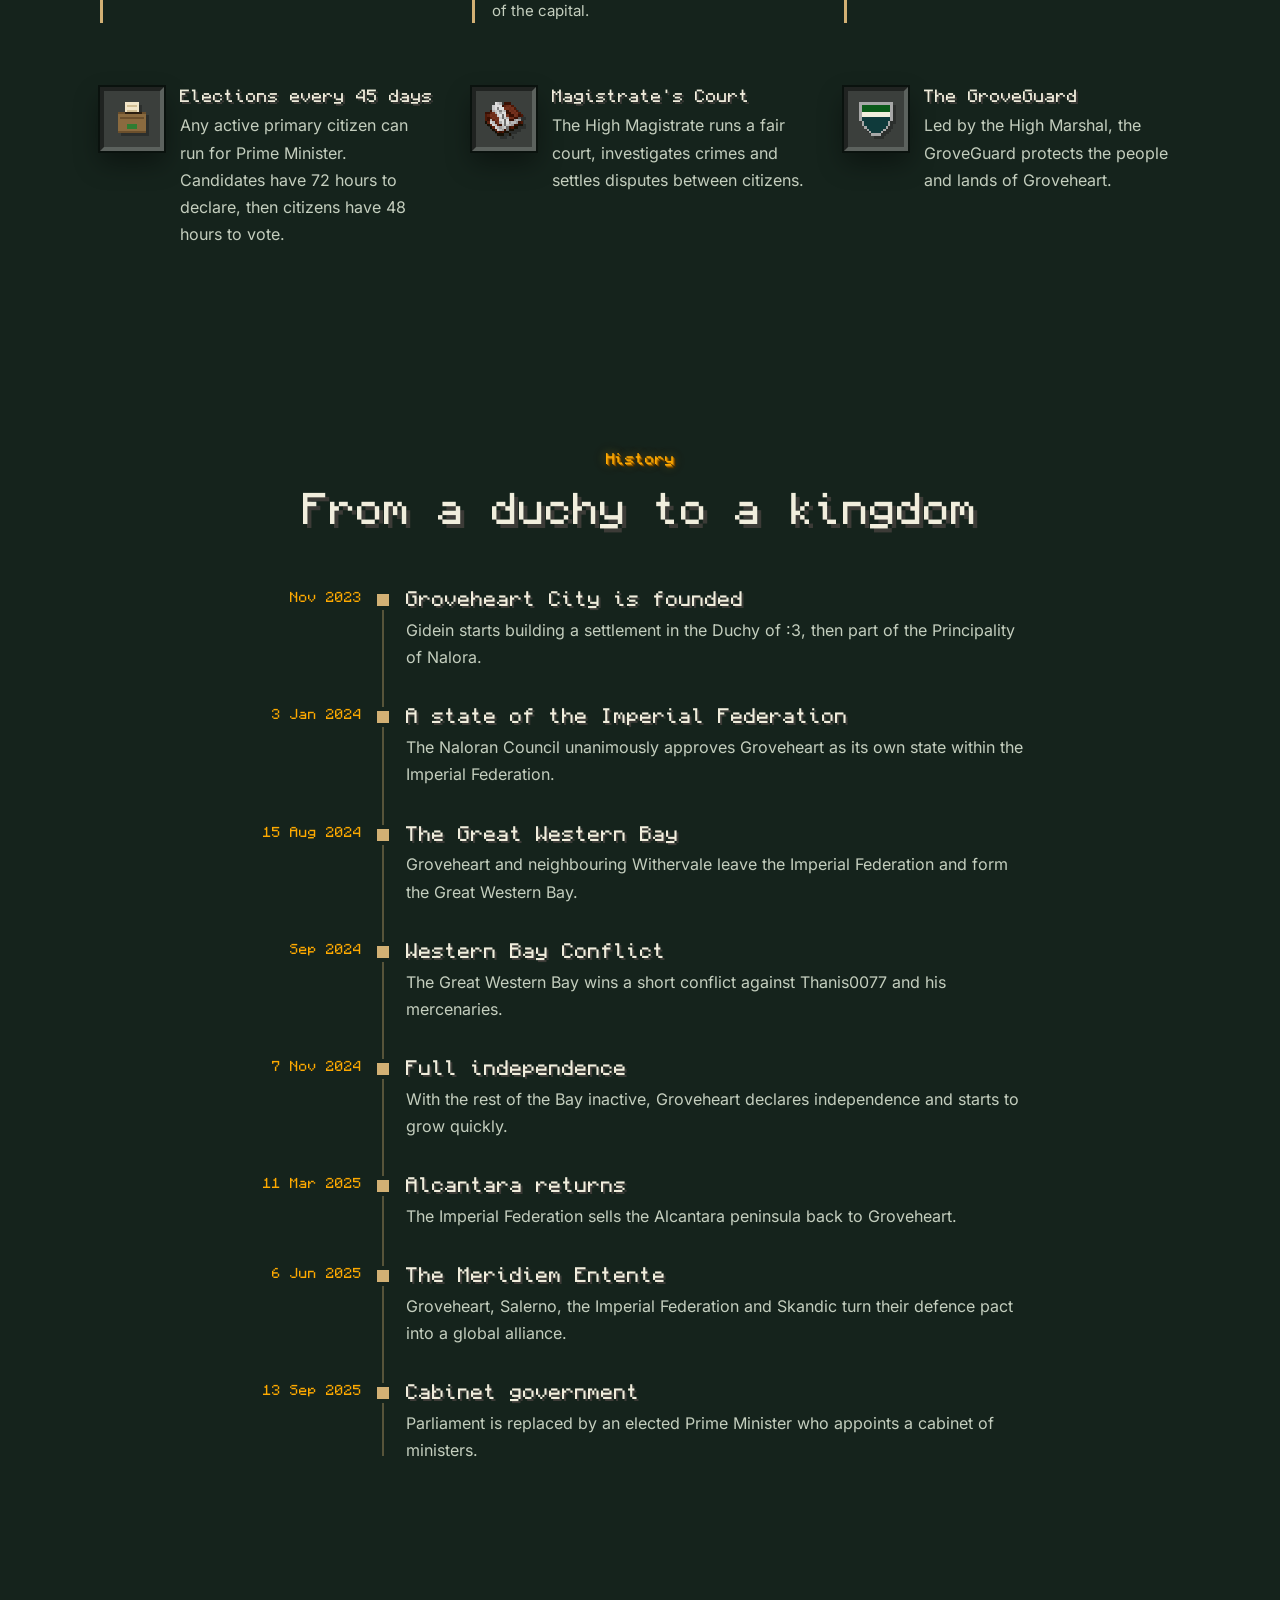
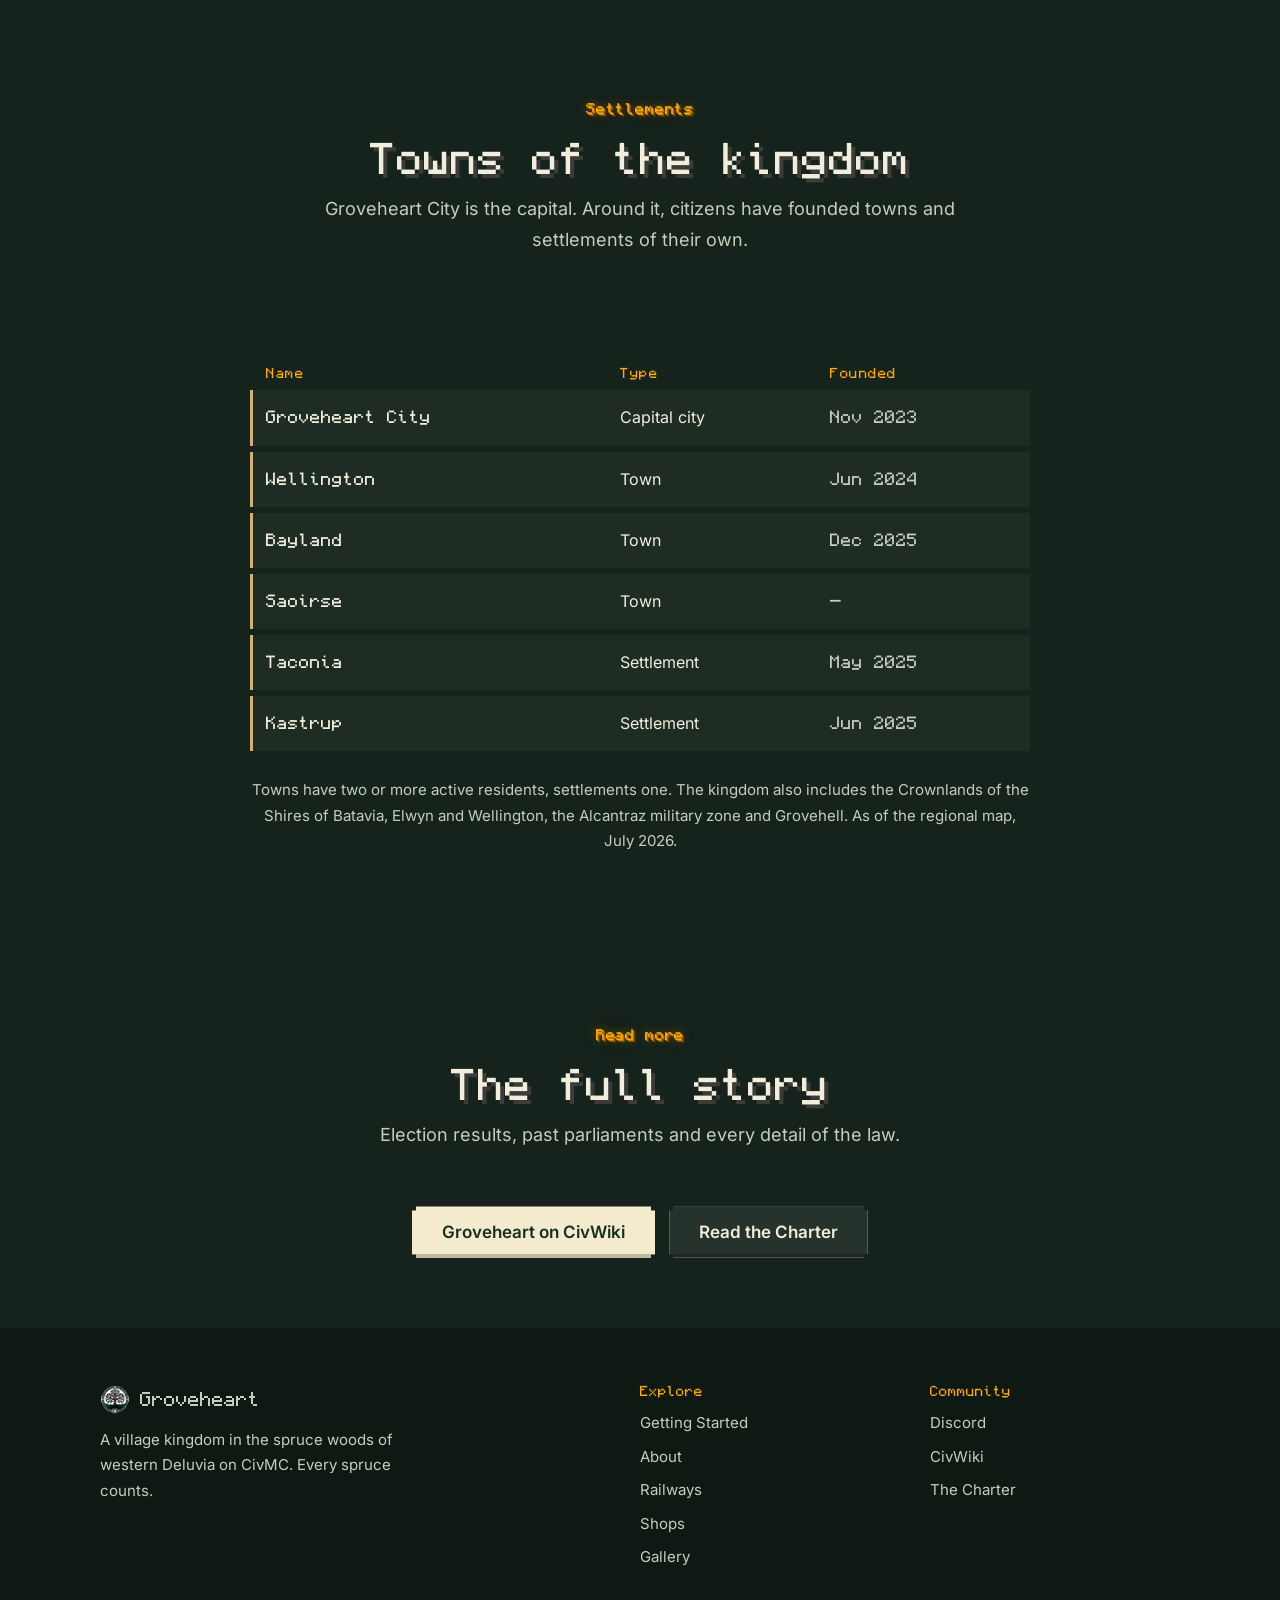
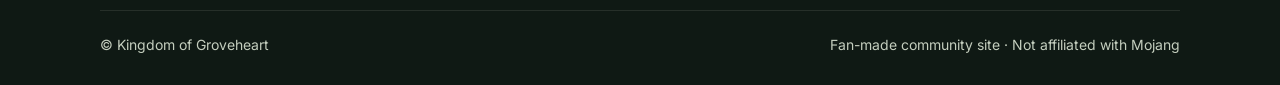
==== commit 0c92341b: "Keep the government titles on one line" ====
--- a/about.html
+++ b/about.html
@@ -18,7 +18,7 @@
 <link rel="icon" href="assets/emblem.png?v=100739d1">
 <meta http-equiv="Content-Security-Policy" content="default-src 'self'; script-src 'self'; style-src 'self' 'unsafe-inline'; img-src 'self' data:; font-src 'self'; connect-src 'self'; object-src 'none'; base-uri 'self'; form-action 'none'; upgrade-insecure-requests">
 <meta name="referrer" content="strict-origin-when-cross-origin">
-<link rel="stylesheet" href="assets/css/site.css?v=736308c7">
+<link rel="stylesheet" href="assets/css/site.css?v=cffdad64">
 </head>
 <body>
 
--- a/assets/css/site.css
+++ b/assets/css/site.css
@@ -231,6 +231,9 @@
 .icon-list > div { display: flex; gap: 16px; align-items: flex-start; }
 .icon-list h3 { font-size: 17px; margin-bottom: 6px; }
 .icon-list p { color: var(--muted); font-size: 16px; }
+/* Government extras: wide enough columns that each title stays on one line */
+.gov-extra { grid-template-columns: repeat(auto-fit, minmax(300px, 1fr)); }
+.gov-extra h3 { font-size: 16px; white-space: nowrap; }
 
 /* Channel chips */
 .chips { display: flex; flex-wrap: wrap; gap: 10px; justify-content: center; }
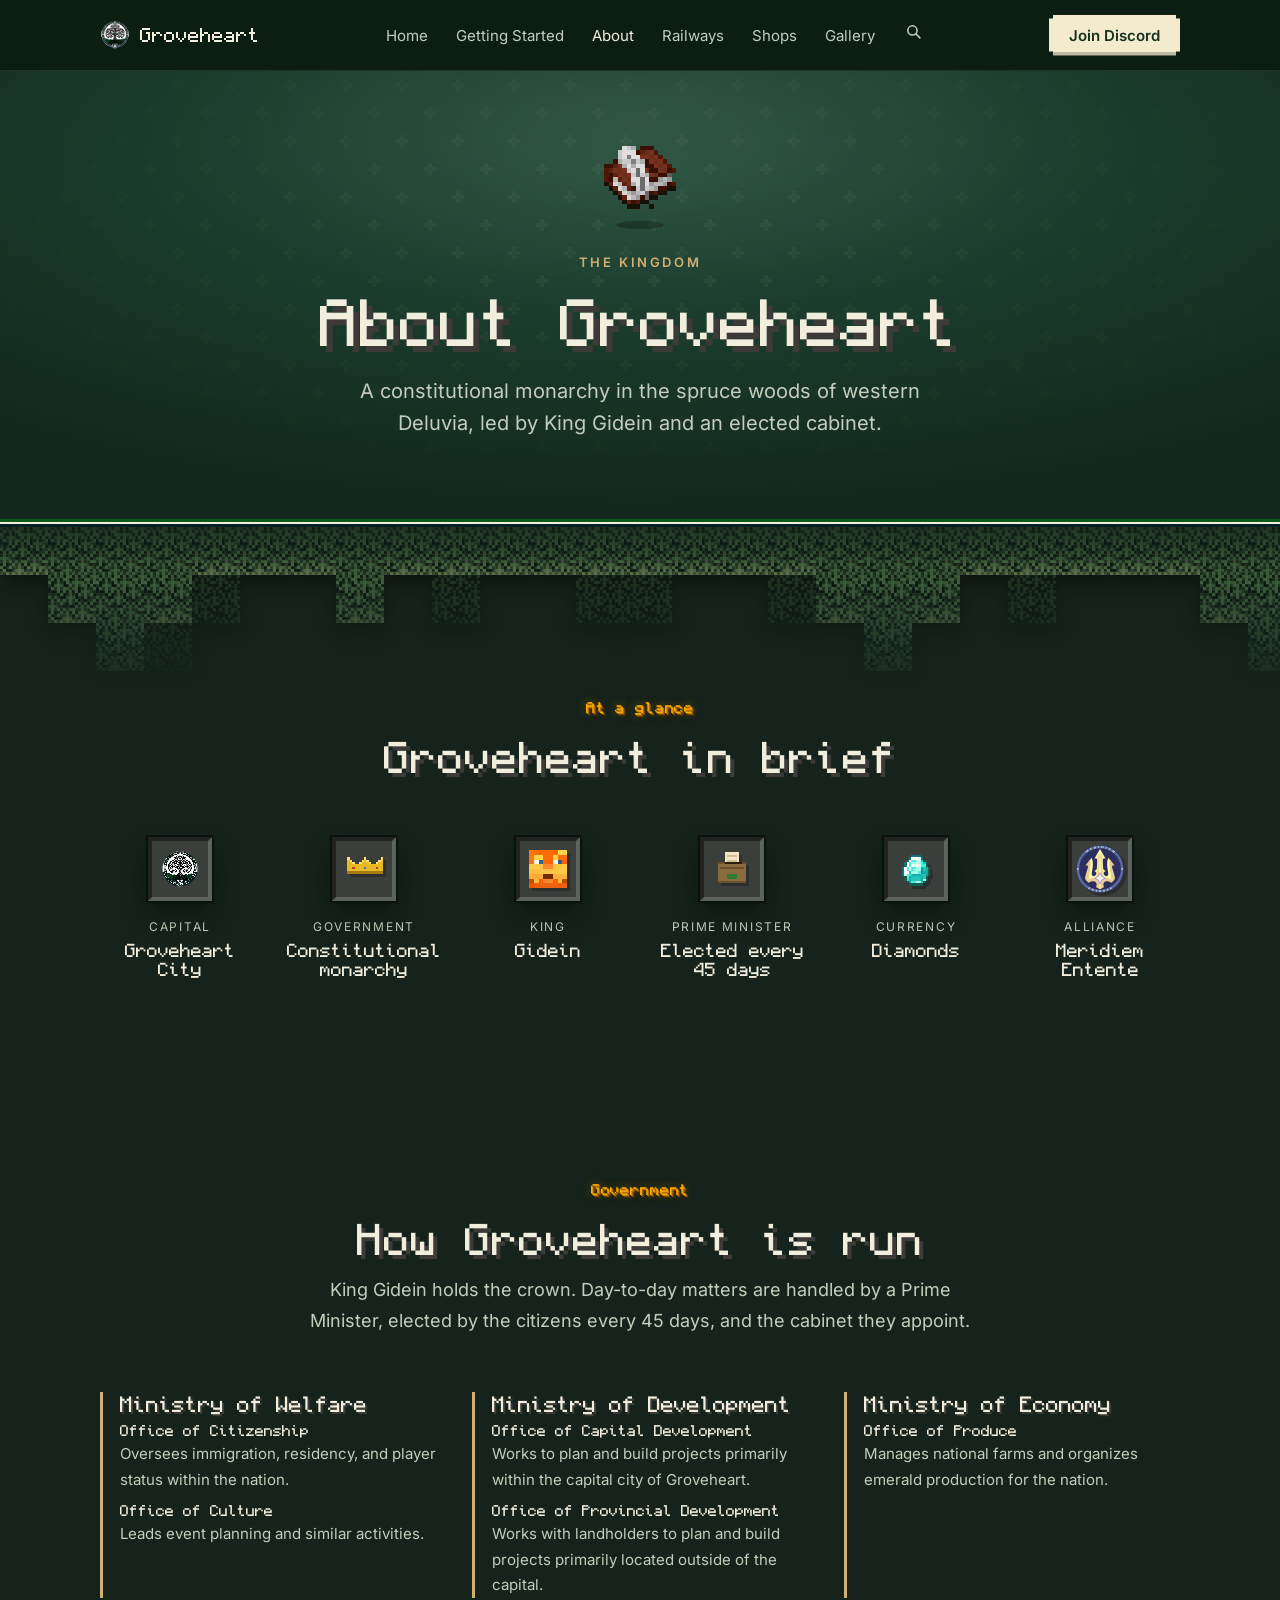
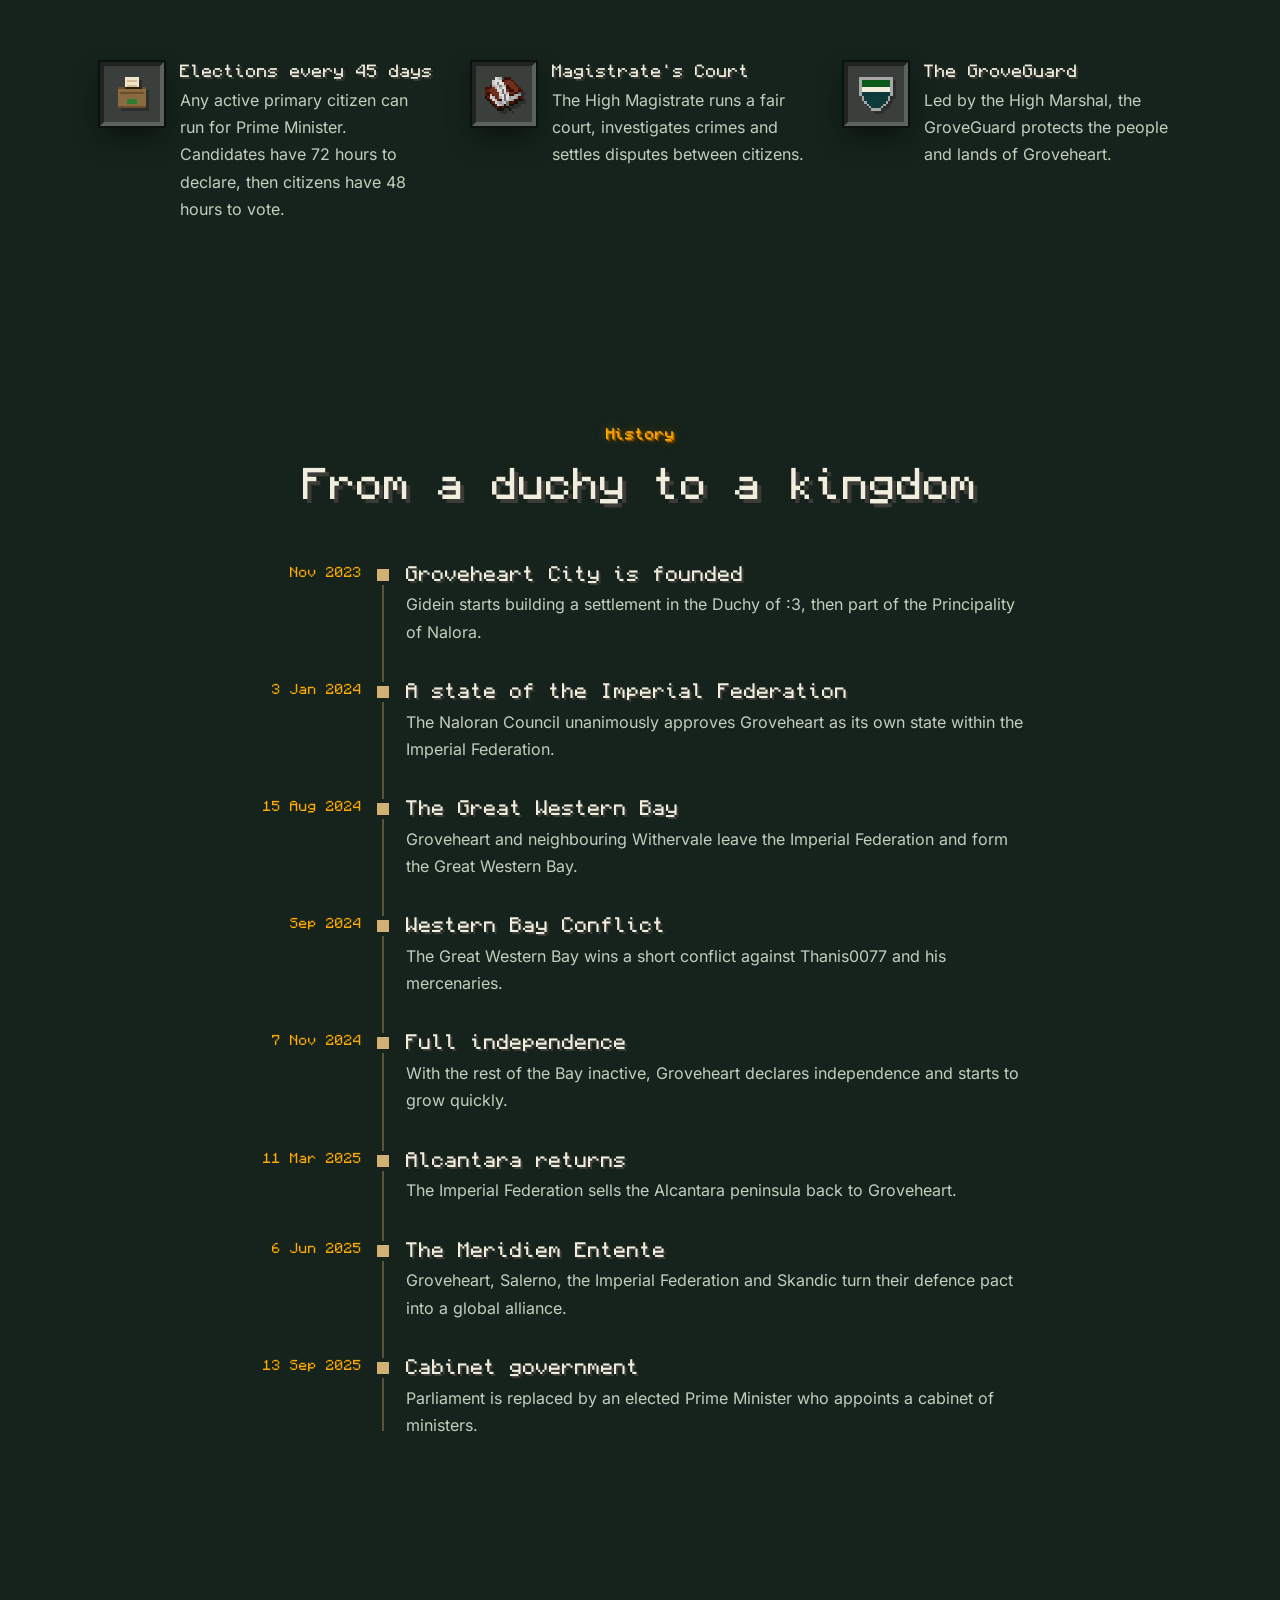
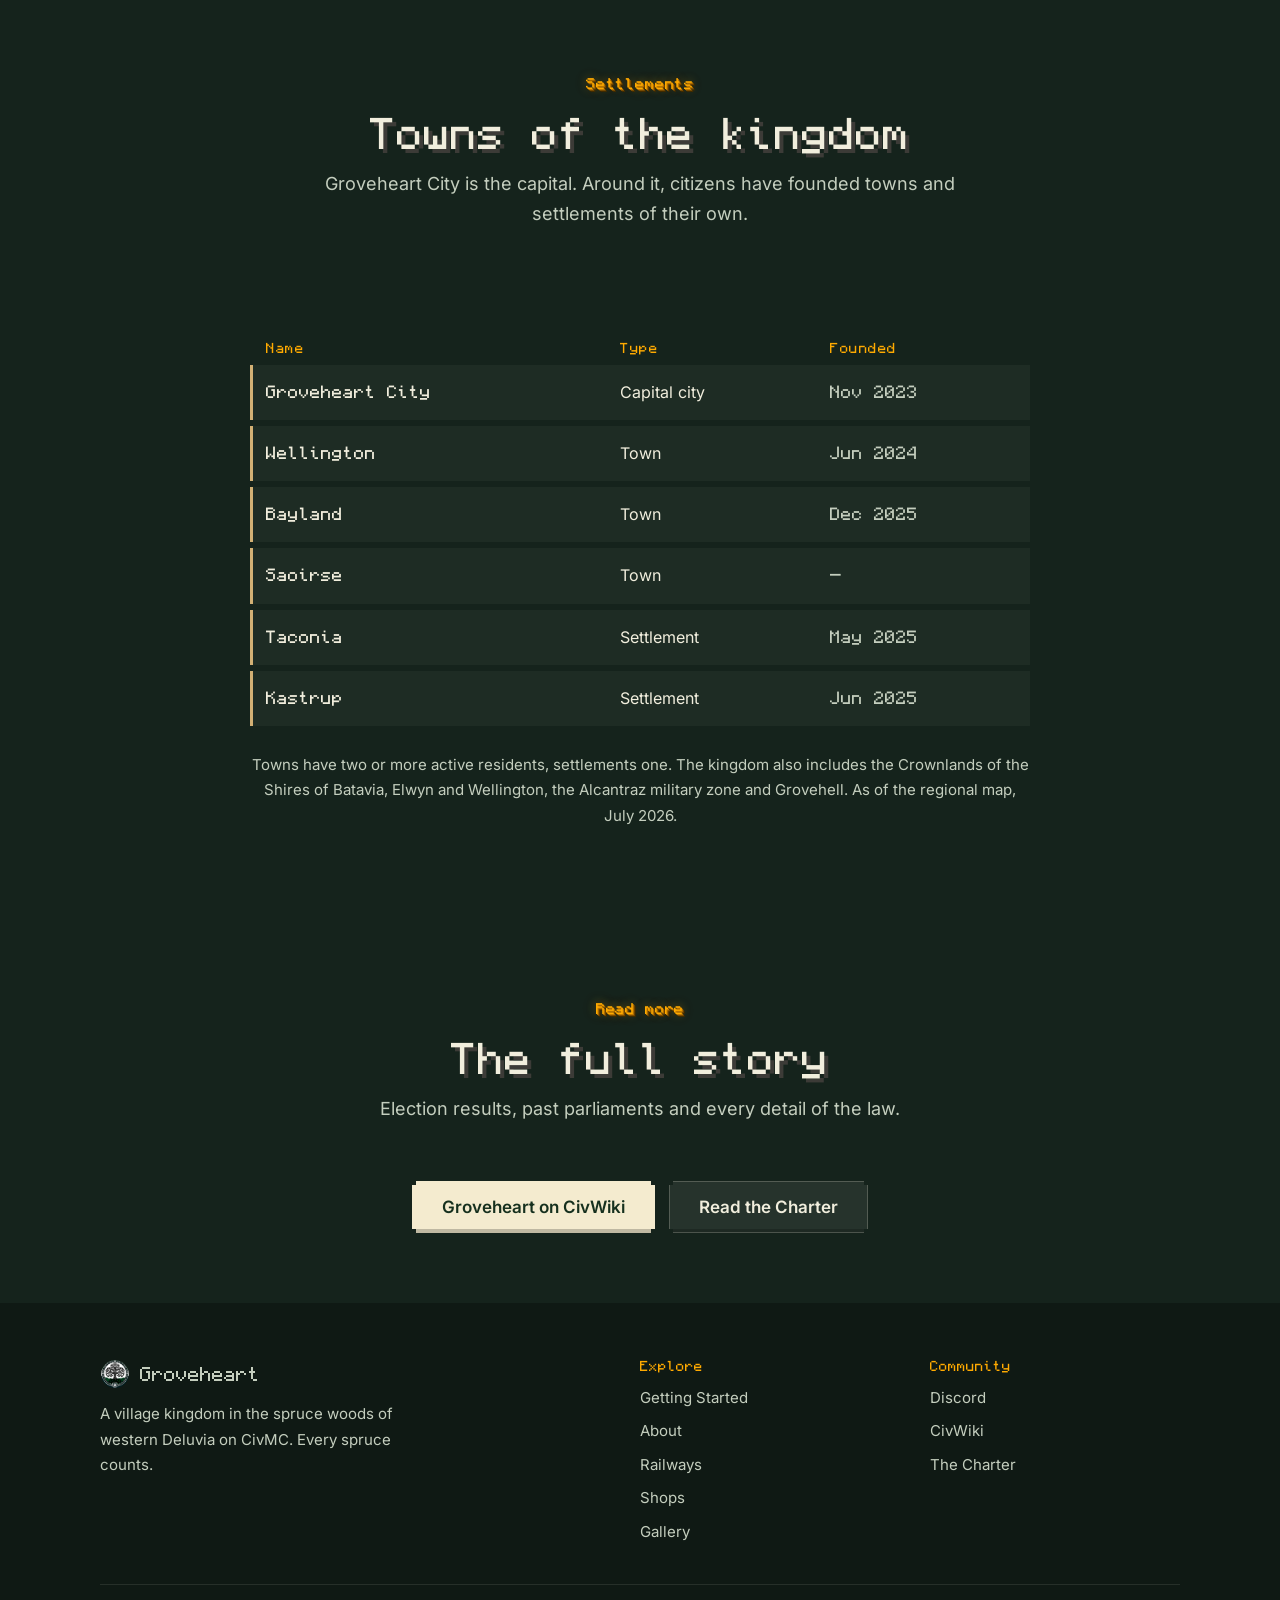
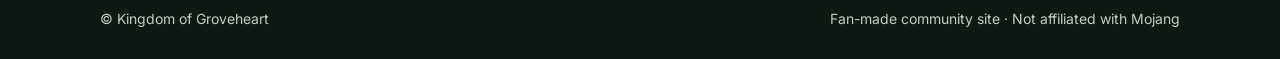
==== commit 7b4e02a1: "Current ministry offices and the Meridiem Entente emblem" ====
--- a/about.html
+++ b/about.html
@@ -18,7 +18,7 @@
 <link rel="icon" href="assets/emblem.png?v=100739d1">
 <meta http-equiv="Content-Security-Policy" content="default-src 'self'; script-src 'self'; style-src 'self' 'unsafe-inline'; img-src 'self' data:; font-src 'self'; connect-src 'self'; object-src 'none'; base-uri 'self'; form-action 'none'; upgrade-insecure-requests">
 <meta name="referrer" content="strict-origin-when-cross-origin">
-<link rel="stylesheet" href="assets/css/site.css?v=cffdad64">
+<link rel="stylesheet" href="assets/css/site.css?v=e892eb6c">
 </head>
 <body>
 
@@ -64,7 +64,7 @@
       <div class="stat reveal" style="--d:0.12s"><div class="node sm"><img class="item icon" src="assets/items/gidein.png?v=e496a9be" alt=""></div><div class="label">King</div><div class="value">Gidein</div></div>
       <div class="stat reveal" style="--d:0.18s"><div class="node sm"><span class="icon" data-pix="ballot"></span></div><div class="label">Prime Minister</div><div class="value">Elected every 45 days</div></div>
       <div class="stat reveal" style="--d:0.24s"><div class="node sm"><img class="item icon" src="assets/items/diamond.png?v=2c9d0222" alt=""></div><div class="label">Currency</div><div class="value">Diamonds</div></div>
-      <div class="stat reveal" style="--d:0.30s"><div class="node sm"><span class="icon" data-pix="shield"></span></div><div class="label">Alliance</div><div class="value">Meridiem Entente</div></div>
+      <div class="stat reveal" style="--d:0.30s"><div class="node sm"><img class="icon logo" src="assets/meridiem.png?v=5a054f59" alt=""></div><div class="label">Alliance</div><div class="value">Meridiem Entente</div></div>
     </div>
   </div>
 </section>
@@ -80,18 +80,17 @@
       <div class="minister reveal" style="--d:0.00s"><h3>Ministry of Welfare</h3>
         <ul class="offices">
           <li><b>Office of Citizenship</b>Oversees immigration, residency, and player status within the nation.</li>
-          <li><b>Office of Housing</b></li>
+          <li><b>Office of Culture</b>Leads event planning and similar activities.</li>
         </ul>
       </div>
       <div class="minister reveal" style="--d:0.08s"><h3>Ministry of Development</h3>
         <ul class="offices">
-          <li><b>Office of Capital Development</b>Works in tandem with the Crown to plan and build projects primarily within the capital city of Groveheart.</li>
-          <li><b>Office of Transit</b>Works in tandem with landholders to plan and build projects primarily located outside of the capital.</li>
+          <li><b>Office of Capital Development</b>Works to plan and build projects primarily within the capital city of Groveheart.</li>
+          <li><b>Office of Provincial Development</b>Works with landholders to plan and build projects primarily located outside of the capital.</li>
         </ul>
       </div>
       <div class="minister reveal" style="--d:0.16s"><h3>Ministry of Economy</h3>
         <ul class="offices">
-          <li><b>Office of Labour</b>Coordinates workforce roles, resource collection, and public task assignments.</li>
           <li><b>Office of Produce</b>Manages national farms and organizes emerald production for the nation.</li>
         </ul>
       </div>
--- a/assets/css/site.css
+++ b/assets/css/site.css
@@ -156,6 +156,7 @@
 .node .icon { display: block; width: 56px; height: 56px; filter: drop-shadow(3px 3px 0 rgba(0,0,0,.25)); }
 .node.sm { width: 64px; height: 64px; }
 .node.sm .icon { width: 38px; height: 38px; }
+.node .icon.logo { width: 48px; height: 48px; image-rendering: auto; }
 
 /* Item frame */
 .frame {
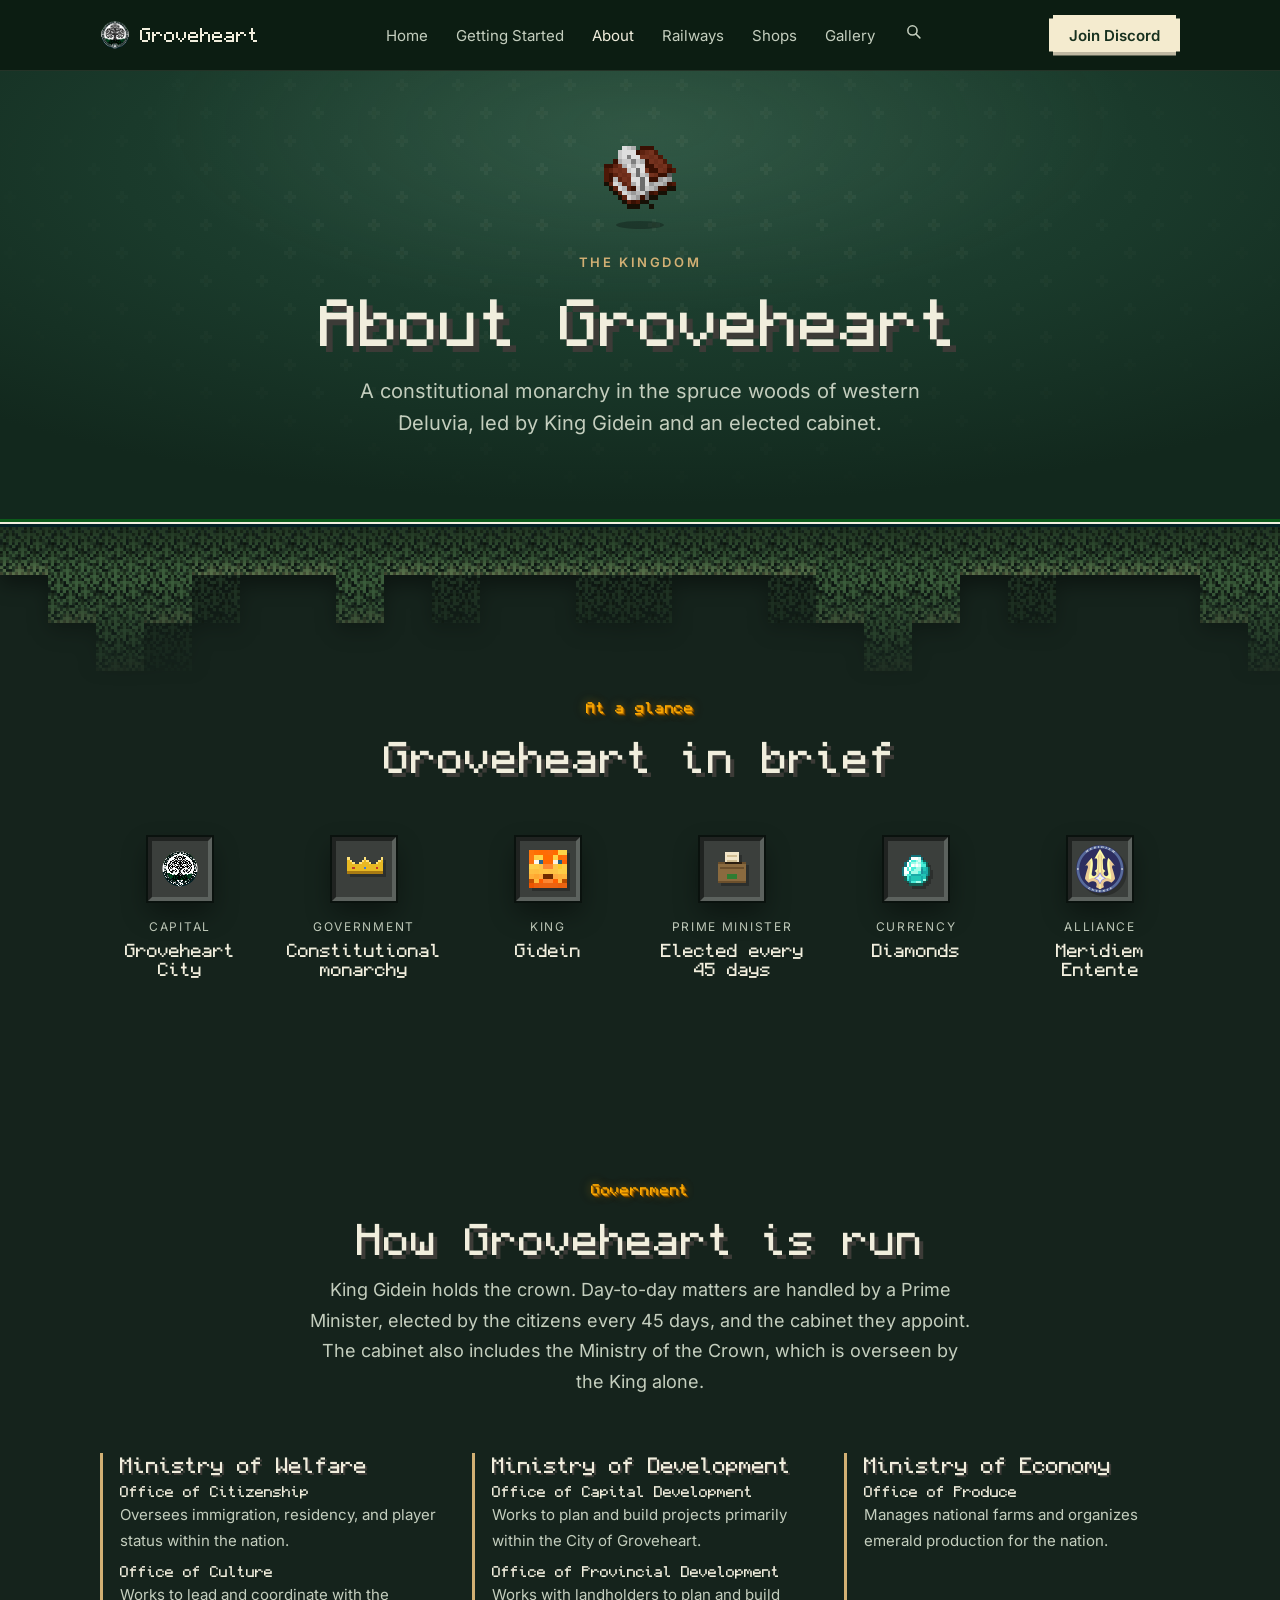
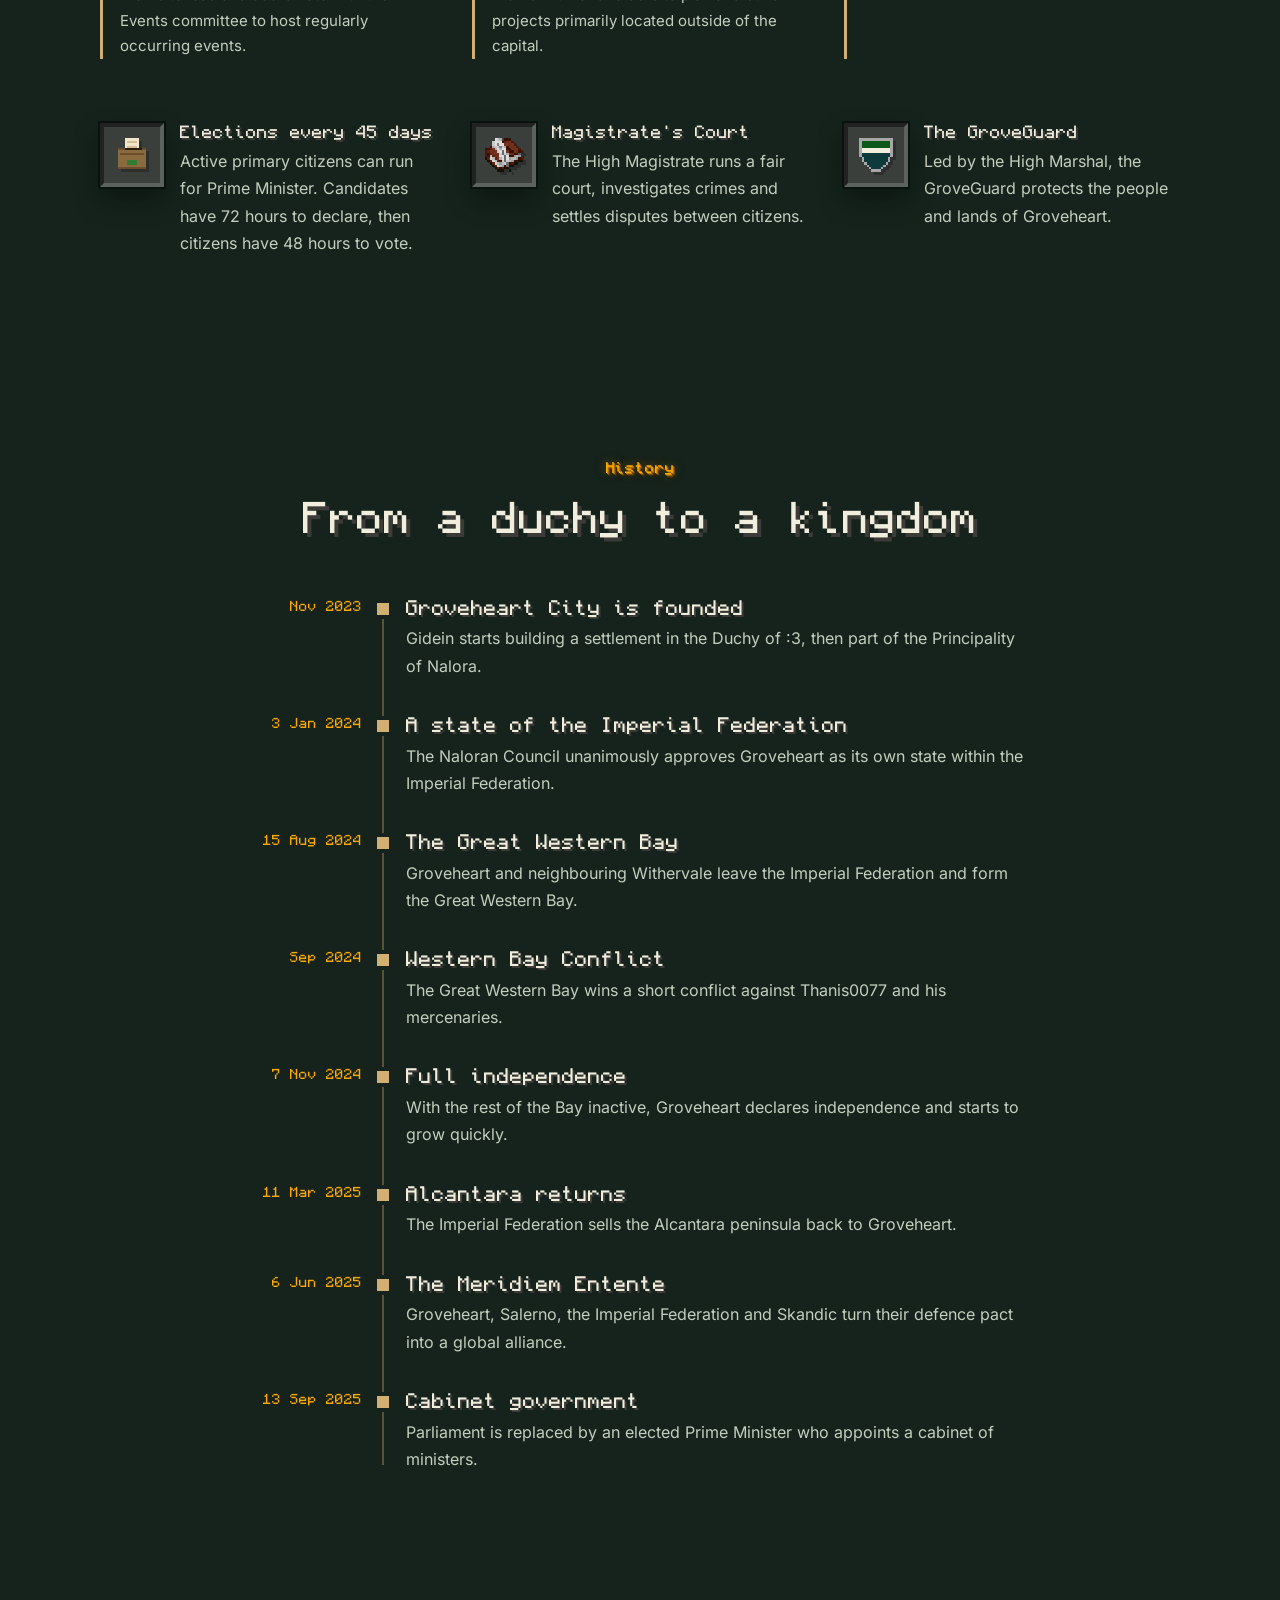
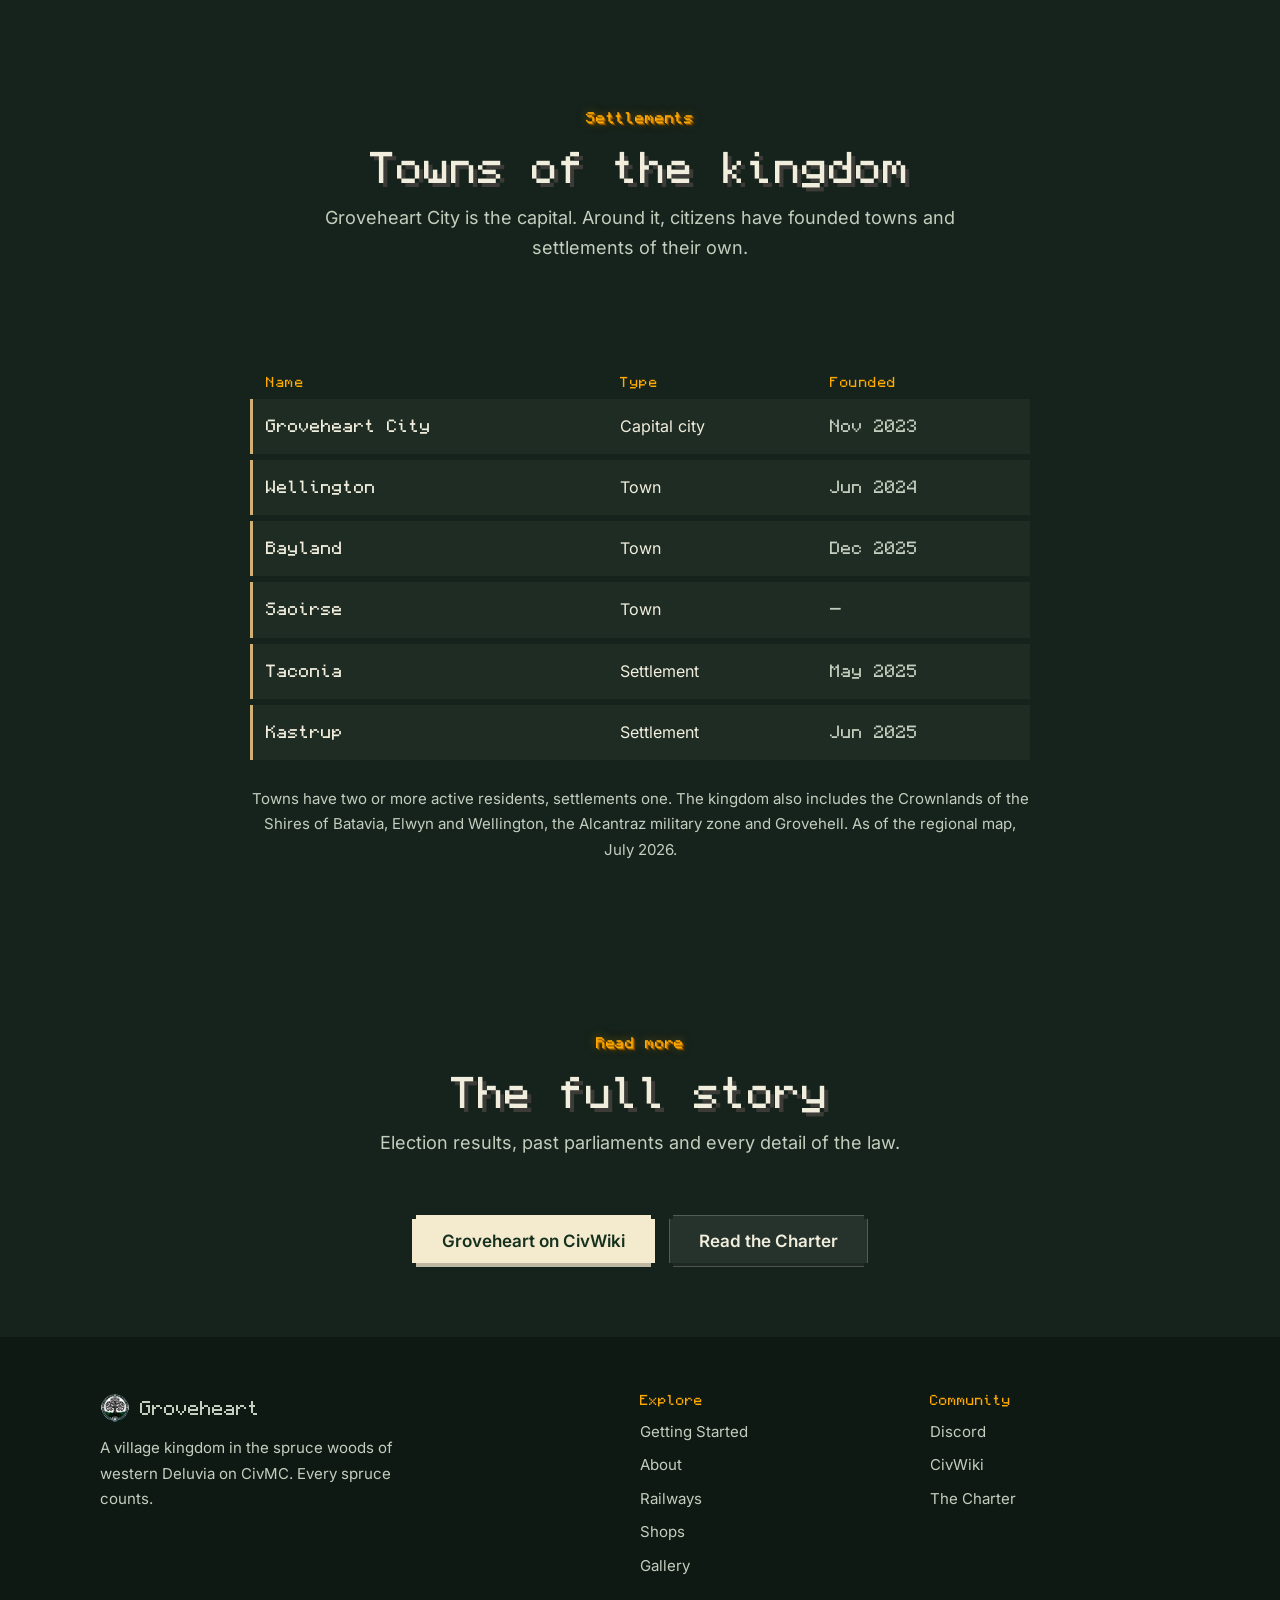
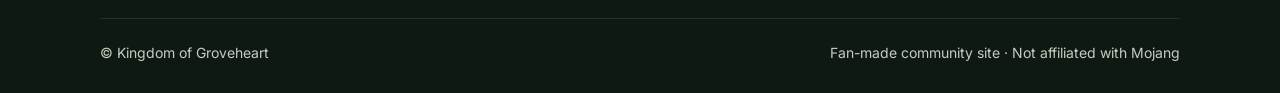
==== commit 43907e46: "Cabinet details from the updated charter" ====
--- a/about.html
+++ b/about.html
@@ -74,18 +74,18 @@
     <div class="section-head reveal">
       <div class="kicker">Government</div>
       <h2>How Groveheart is run</h2>
-      <p>King Gidein holds the crown. Day-to-day matters are handled by a Prime Minister, elected by the citizens every 45 days, and the cabinet they appoint.</p>
+      <p>King Gidein holds the crown. Day-to-day matters are handled by a Prime Minister, elected by the citizens every 45 days, and the cabinet they appoint. The cabinet also includes the Ministry of the Crown, which is overseen by the King alone.</p>
     </div>
     <div class="ministers">
       <div class="minister reveal" style="--d:0.00s"><h3>Ministry of Welfare</h3>
         <ul class="offices">
           <li><b>Office of Citizenship</b>Oversees immigration, residency, and player status within the nation.</li>
-          <li><b>Office of Culture</b>Leads event planning and similar activities.</li>
+          <li><b>Office of Culture</b>Works to lead and coordinate with the Events committee to host regularly occurring events.</li>
         </ul>
       </div>
       <div class="minister reveal" style="--d:0.08s"><h3>Ministry of Development</h3>
         <ul class="offices">
-          <li><b>Office of Capital Development</b>Works to plan and build projects primarily within the capital city of Groveheart.</li>
+          <li><b>Office of Capital Development</b>Works to plan and build projects primarily within the City of Groveheart.</li>
           <li><b>Office of Provincial Development</b>Works with landholders to plan and build projects primarily located outside of the capital.</li>
         </ul>
       </div>
@@ -96,7 +96,7 @@
       </div>
     </div>
     <div class="icon-list gov-extra">
-      <div class="reveal"><div class="node sm"><span class="icon" data-pix="ballot"></span></div><div><h3>Elections every 45 days</h3><p>Any active primary citizen can run for Prime Minister. Candidates have 72 hours to declare, then citizens have 48 hours to vote.</p></div></div>
+      <div class="reveal"><div class="node sm"><span class="icon" data-pix="ballot"></span></div><div><h3>Elections every 45 days</h3><p>Active primary citizens can run for Prime Minister. Candidates have 72 hours to declare, then citizens have 48 hours to vote.</p></div></div>
       <div class="reveal" style="--d:.06s"><div class="node sm"><img class="item icon" src="assets/items/writable_book.png?v=1687e3e2" alt=""></div><div><h3>Magistrate's Court</h3><p>The High Magistrate runs a fair court, investigates crimes and settles disputes between citizens.</p></div></div>
       <div class="reveal" style="--d:.12s"><div class="node sm"><span class="icon" data-pix="shield"></span></div><div><h3>The GroveGuard</h3><p>Led by the High Marshal, the GroveGuard protects the people and lands of Groveheart.</p></div></div>
     </div>
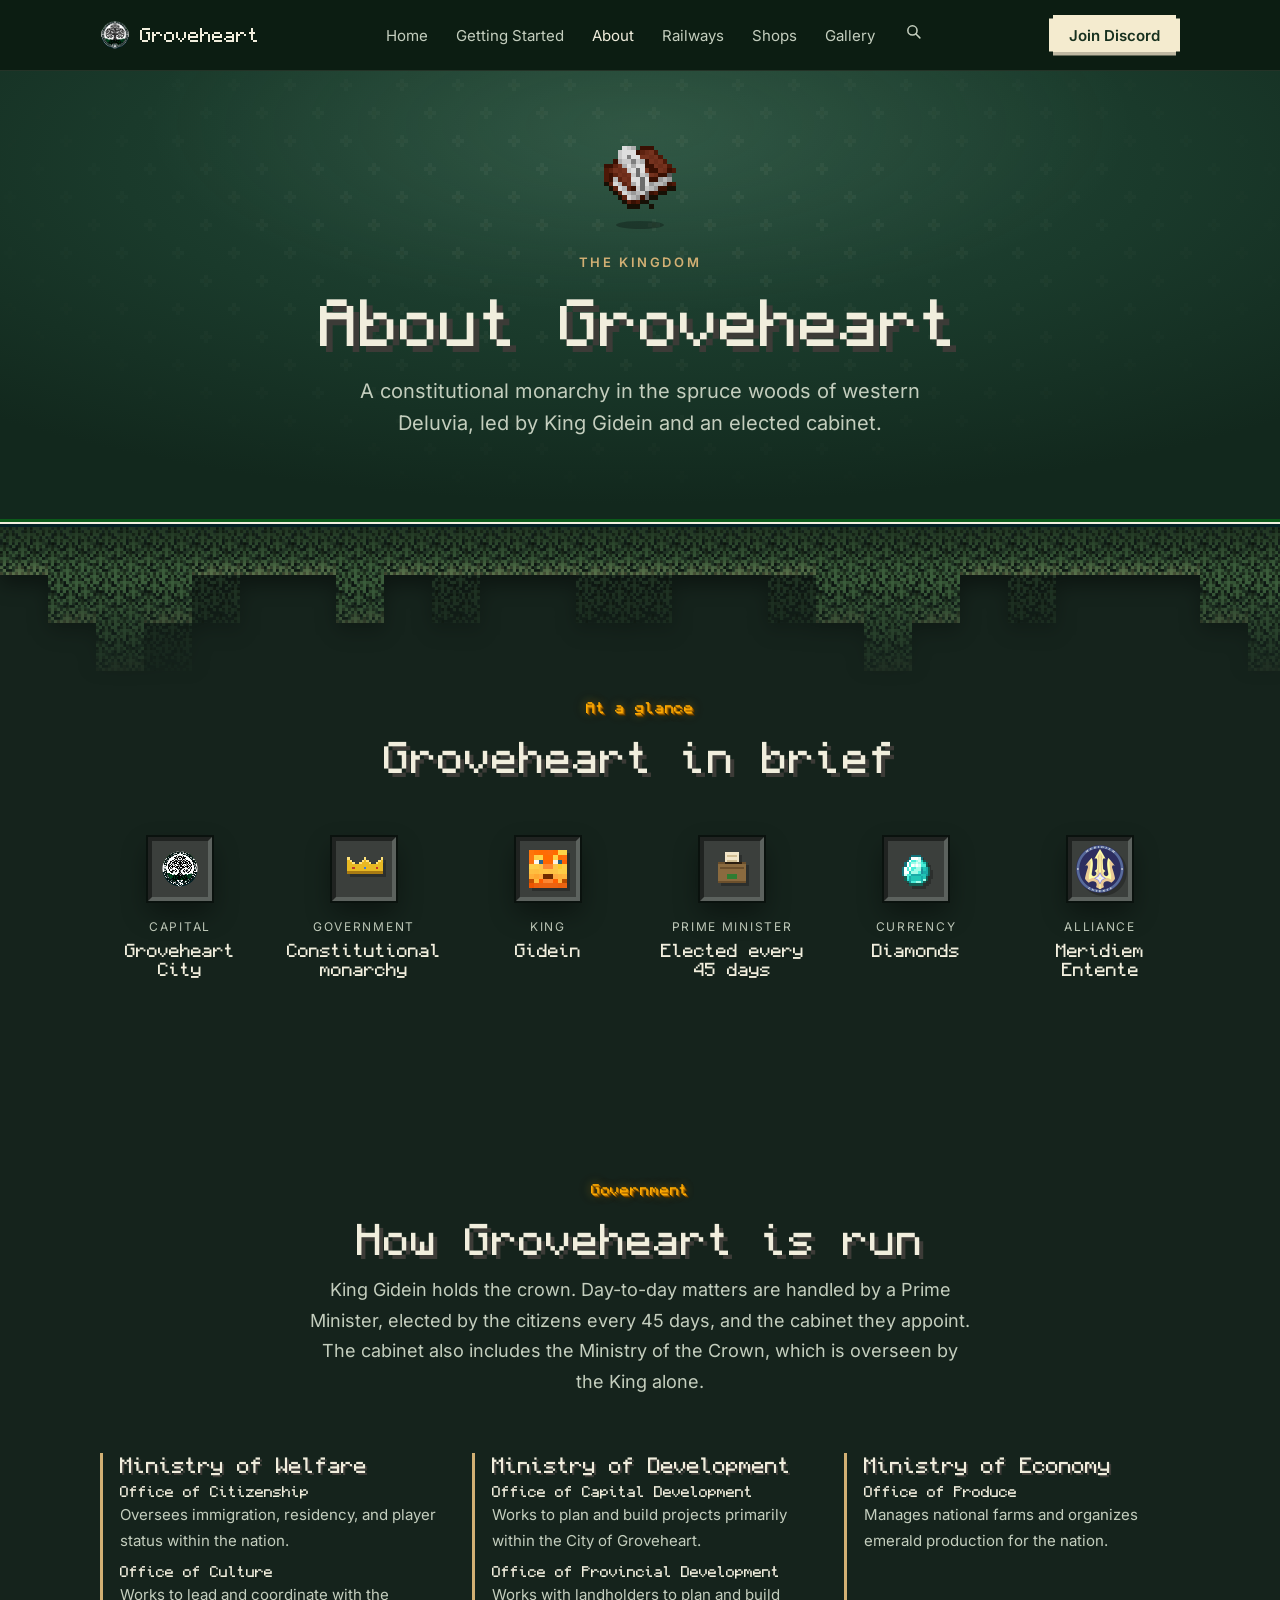
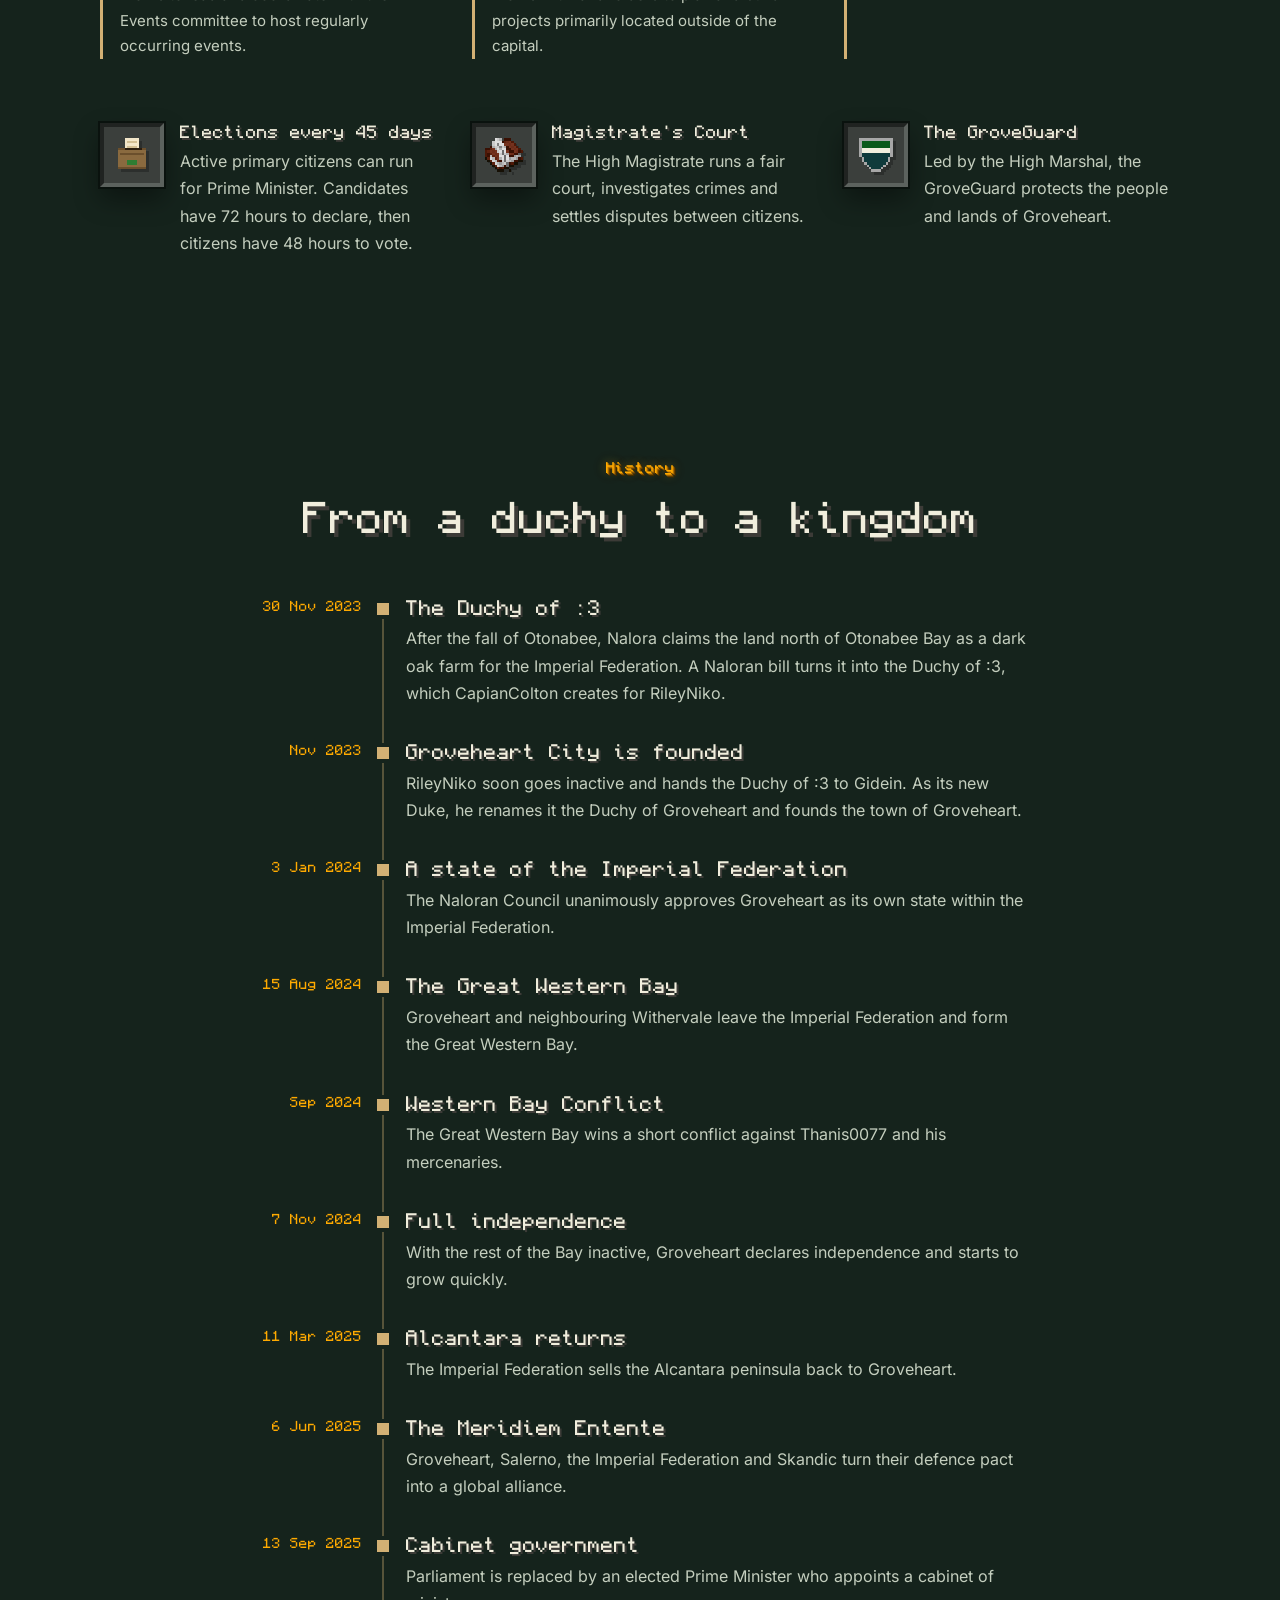
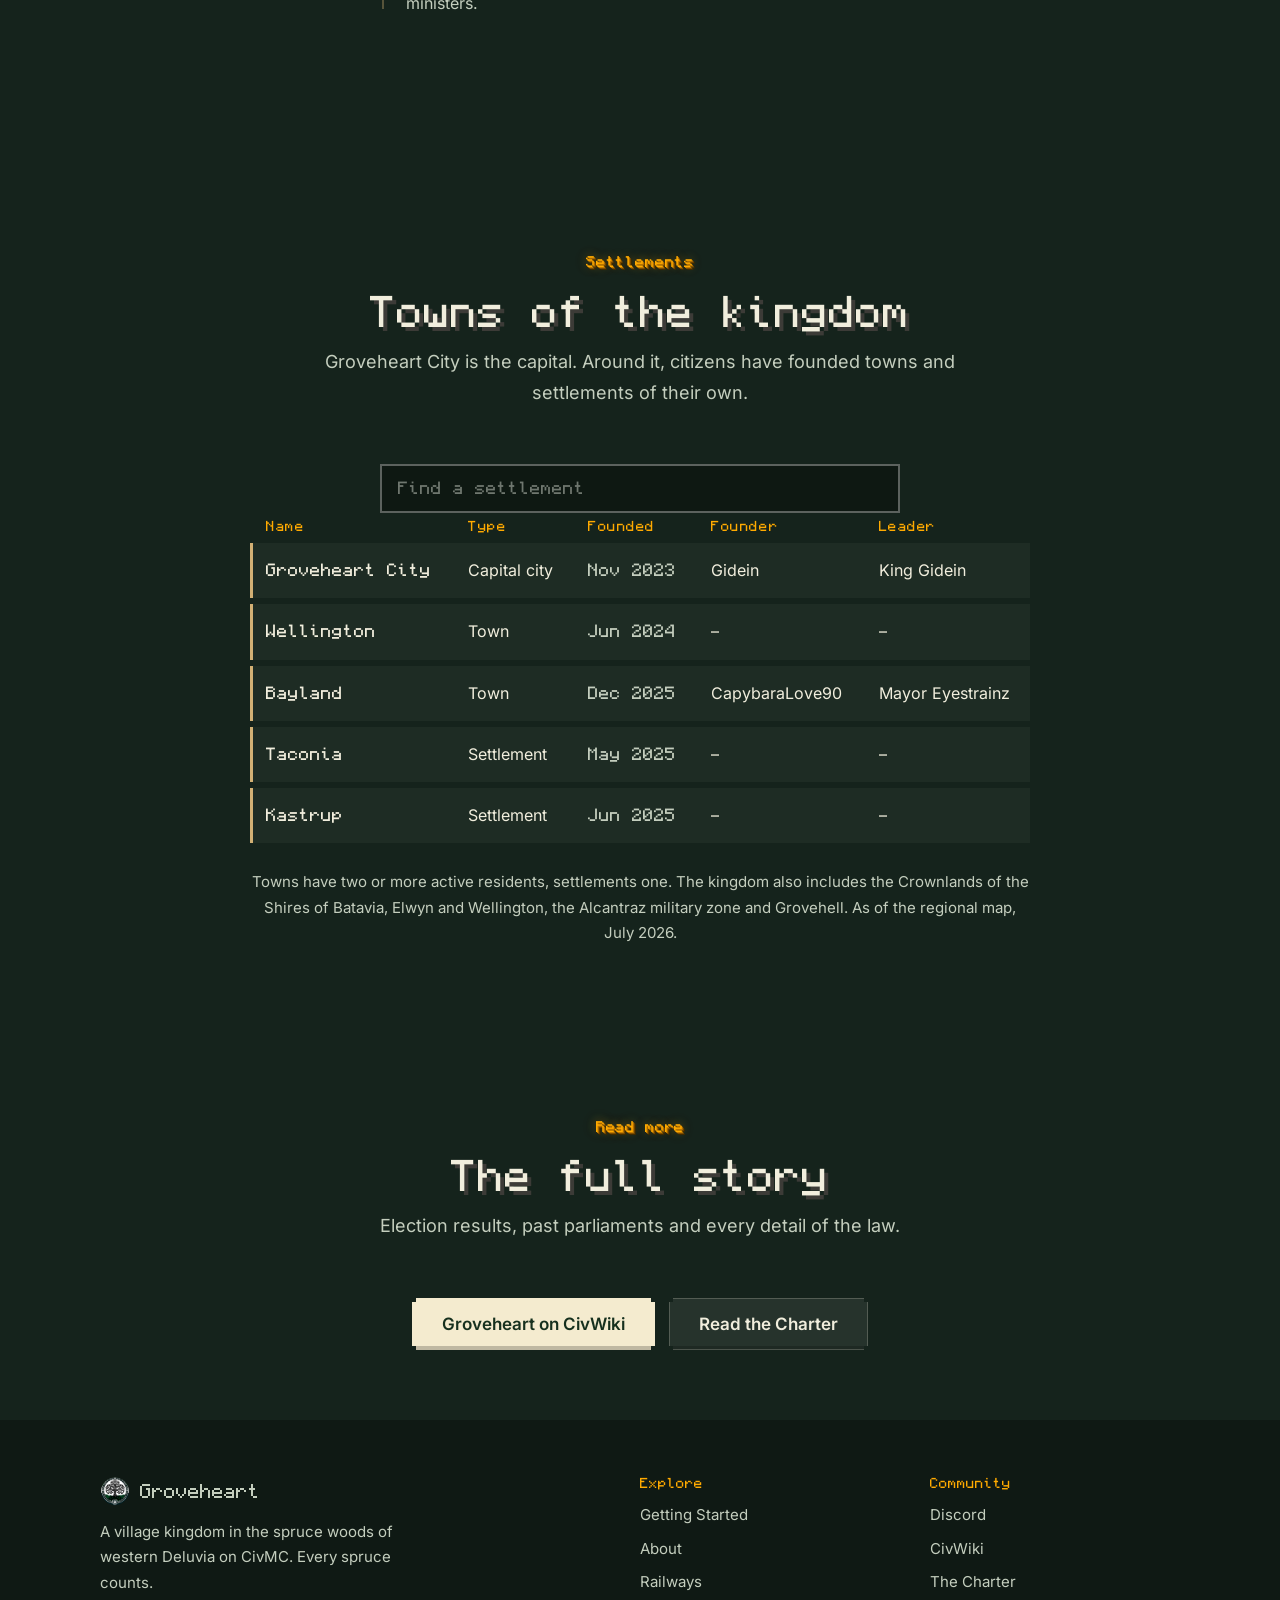
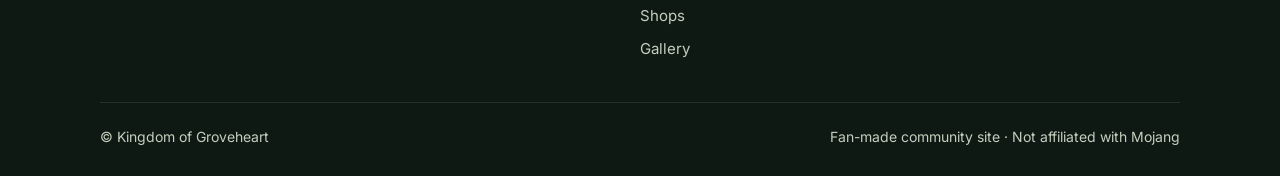
==== commit 1c87ef2a: "Duchy of :3 history, Bayland founder and mayor, new gallery image" ====
--- a/about.html
+++ b/about.html
@@ -110,7 +110,8 @@
       <h2>From a duchy to a kingdom</h2>
     </div>
     <ol class="timeline">
-      <li class="reveal"><div class="date">Nov 2023</div><div><h3>Groveheart City is founded</h3><p>Gidein starts building a settlement in the Duchy of :3, then part of the Principality of Nalora.</p></div></li>
+      <li class="reveal"><div class="date">30 Nov 2023</div><div><h3>The Duchy of :3</h3><p>After the fall of Otonabee, Nalora claims the land north of Otonabee Bay as a dark oak farm for the Imperial Federation. A Naloran bill turns it into the Duchy of :3, which CapianColton creates for RileyNiko.</p></div></li>
+      <li class="reveal"><div class="date">Nov 2023</div><div><h3>Groveheart City is founded</h3><p>RileyNiko soon goes inactive and hands the Duchy of :3 to Gidein. As its new Duke, he renames it the Duchy of Groveheart and founds the town of Groveheart.</p></div></li>
       <li class="reveal"><div class="date">3 Jan 2024</div><div><h3>A state of the Imperial Federation</h3><p>The Naloran Council unanimously approves Groveheart as its own state within the Imperial Federation.</p></div></li>
       <li class="reveal"><div class="date">15 Aug 2024</div><div><h3>The Great Western Bay</h3><p>Groveheart and neighbouring Withervale leave the Imperial Federation and form the Great Western Bay.</p></div></li>
       <li class="reveal"><div class="date">Sep 2024</div><div><h3>Western Bay Conflict</h3><p>The Great Western Bay wins a short conflict against Thanis0077 and his mercenaries.</p></div></li>
@@ -135,14 +136,13 @@
     </div>
     <div class="table-scroll reveal">
       <table class="mc-table" data-filter-group="settlements">
-        <thead><tr><th>Name</th><th>Type</th><th>Founded</th></tr></thead>
+        <thead><tr><th>Name</th><th>Type</th><th>Founded</th><th>Founder</th><th>Leader</th></tr></thead>
         <tbody>
-          <tr><td>Groveheart City</td><td>Capital city</td><td class="num">Nov 2023</td></tr>
-          <tr><td>Wellington</td><td>Town</td><td class="num">Jun 2024</td></tr>
-          <tr><td>Bayland</td><td>Town</td><td class="num">Dec 2025</td></tr>
-          <tr><td>Saoirse</td><td>Town</td><td class="num">&ndash;</td></tr>
-          <tr><td>Taconia</td><td>Settlement</td><td class="num">May 2025</td></tr>
-          <tr><td>Kastrup</td><td>Settlement</td><td class="num">Jun 2025</td></tr>
+          <tr><td>Groveheart City</td><td>Capital city</td><td class="num">Nov 2023</td><td>Gidein</td><td>King Gidein</td></tr>
+          <tr><td>Wellington</td><td>Town</td><td class="num">Jun 2024</td><td>&ndash;</td><td>&ndash;</td></tr>
+          <tr><td>Bayland</td><td>Town</td><td class="num">Dec 2025</td><td>CapybaraLove90</td><td>Mayor Eyestrainz</td></tr>
+          <tr><td>Taconia</td><td>Settlement</td><td class="num">May 2025</td><td>&ndash;</td><td>&ndash;</td></tr>
+          <tr><td>Kastrup</td><td>Settlement</td><td class="num">Jun 2025</td><td>&ndash;</td><td>&ndash;</td></tr>
         </tbody>
       </table>
     </div>
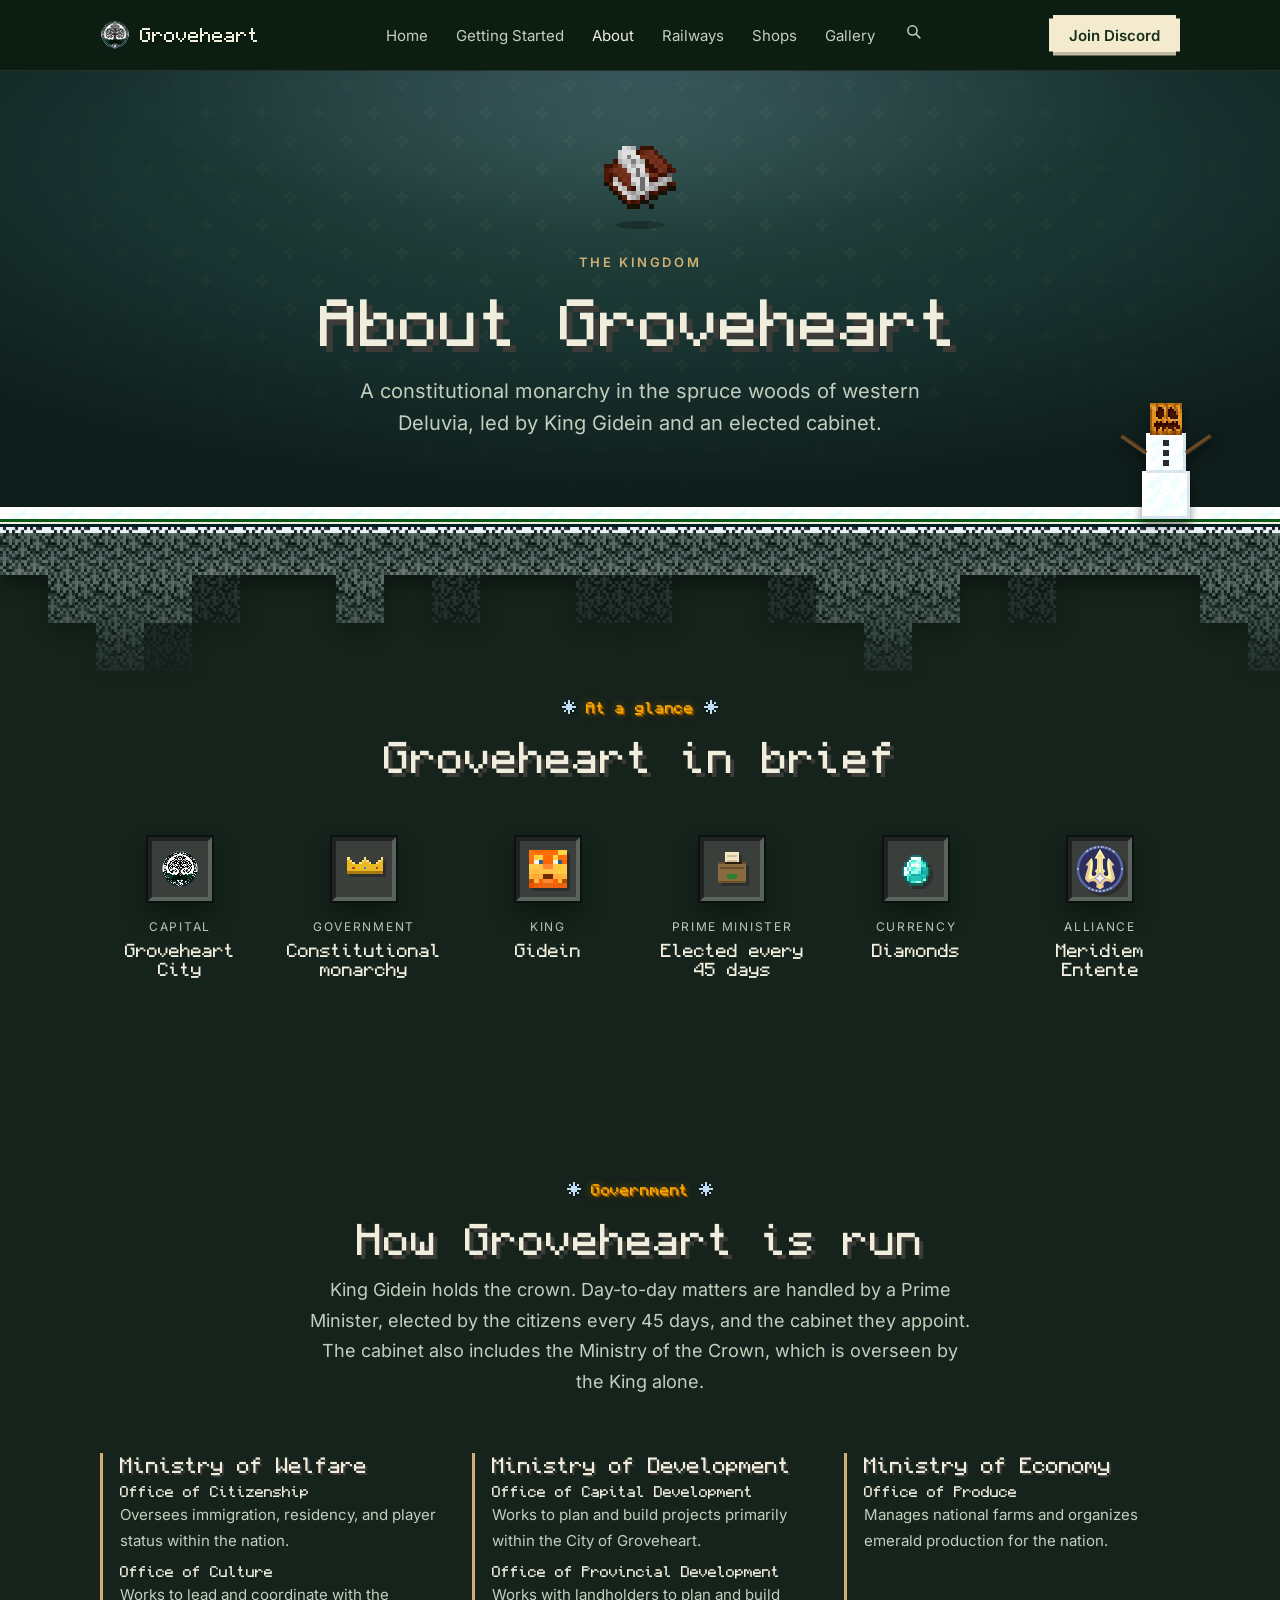
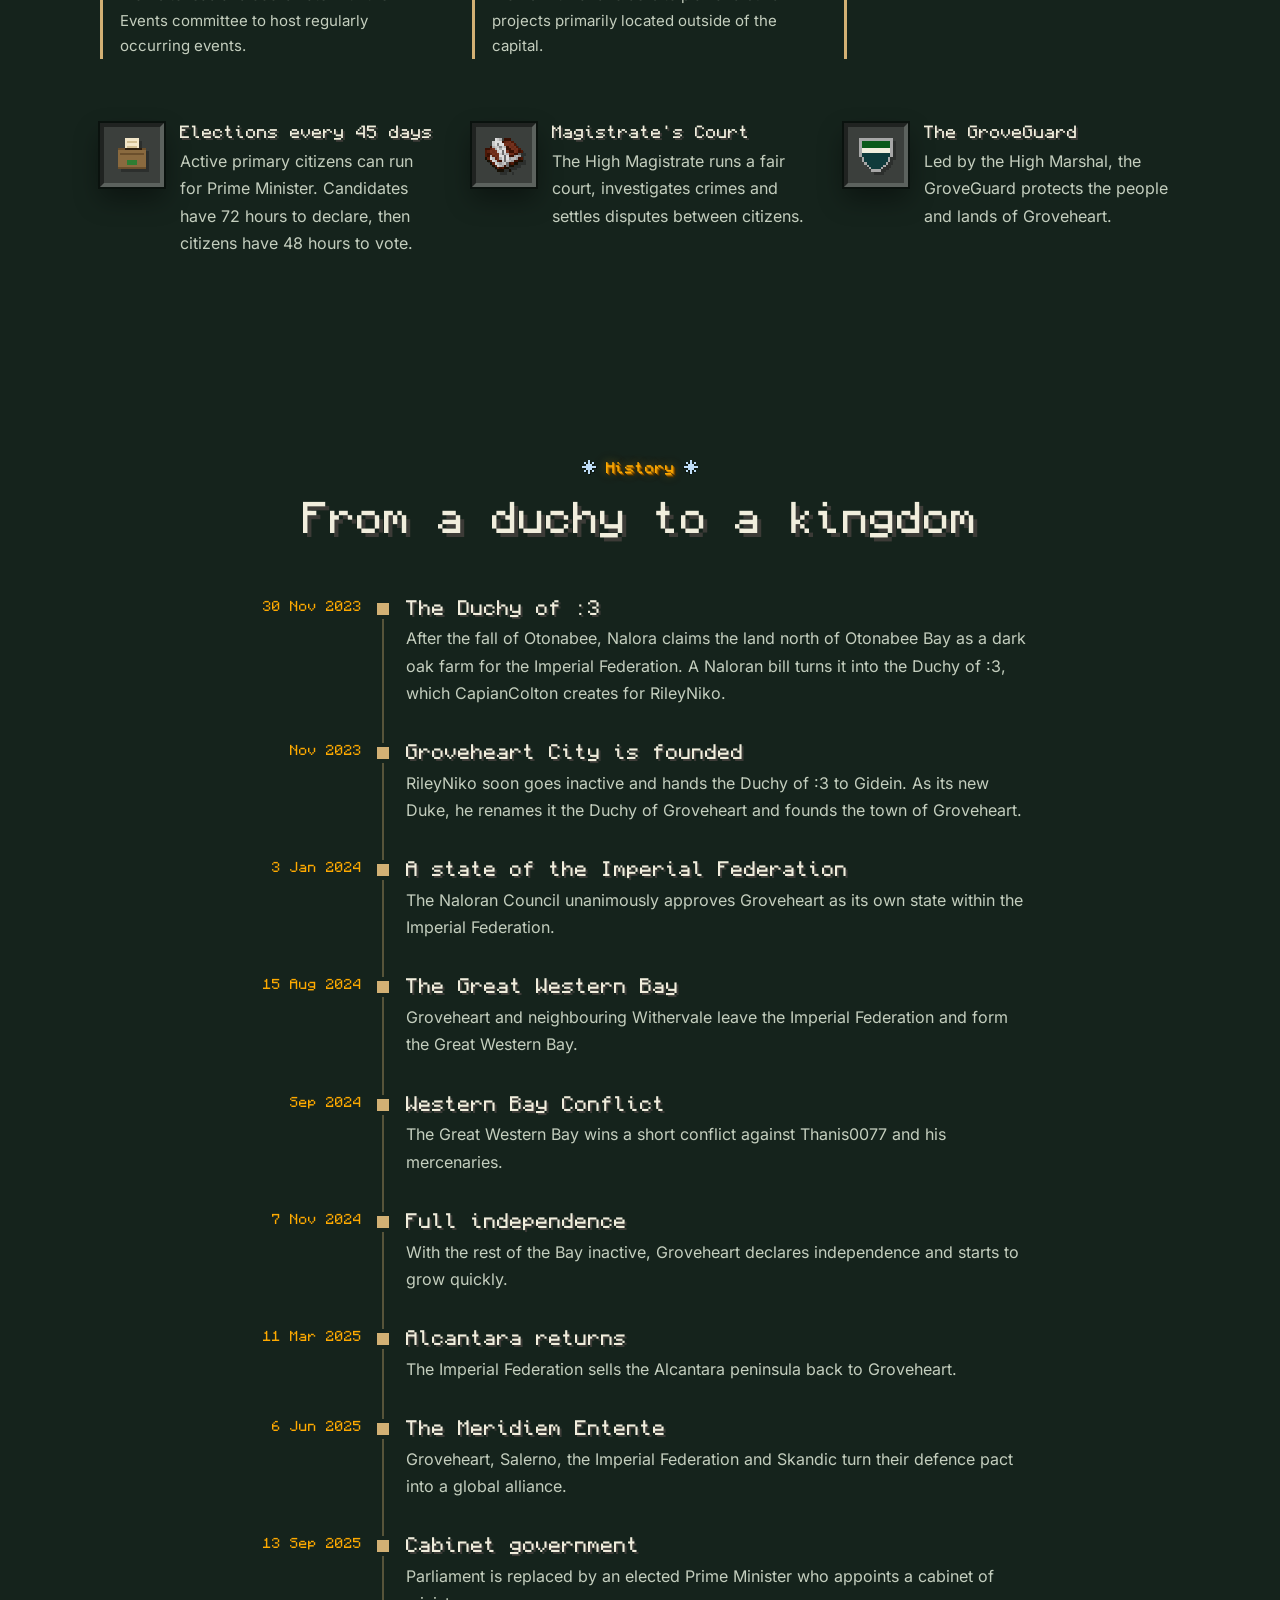
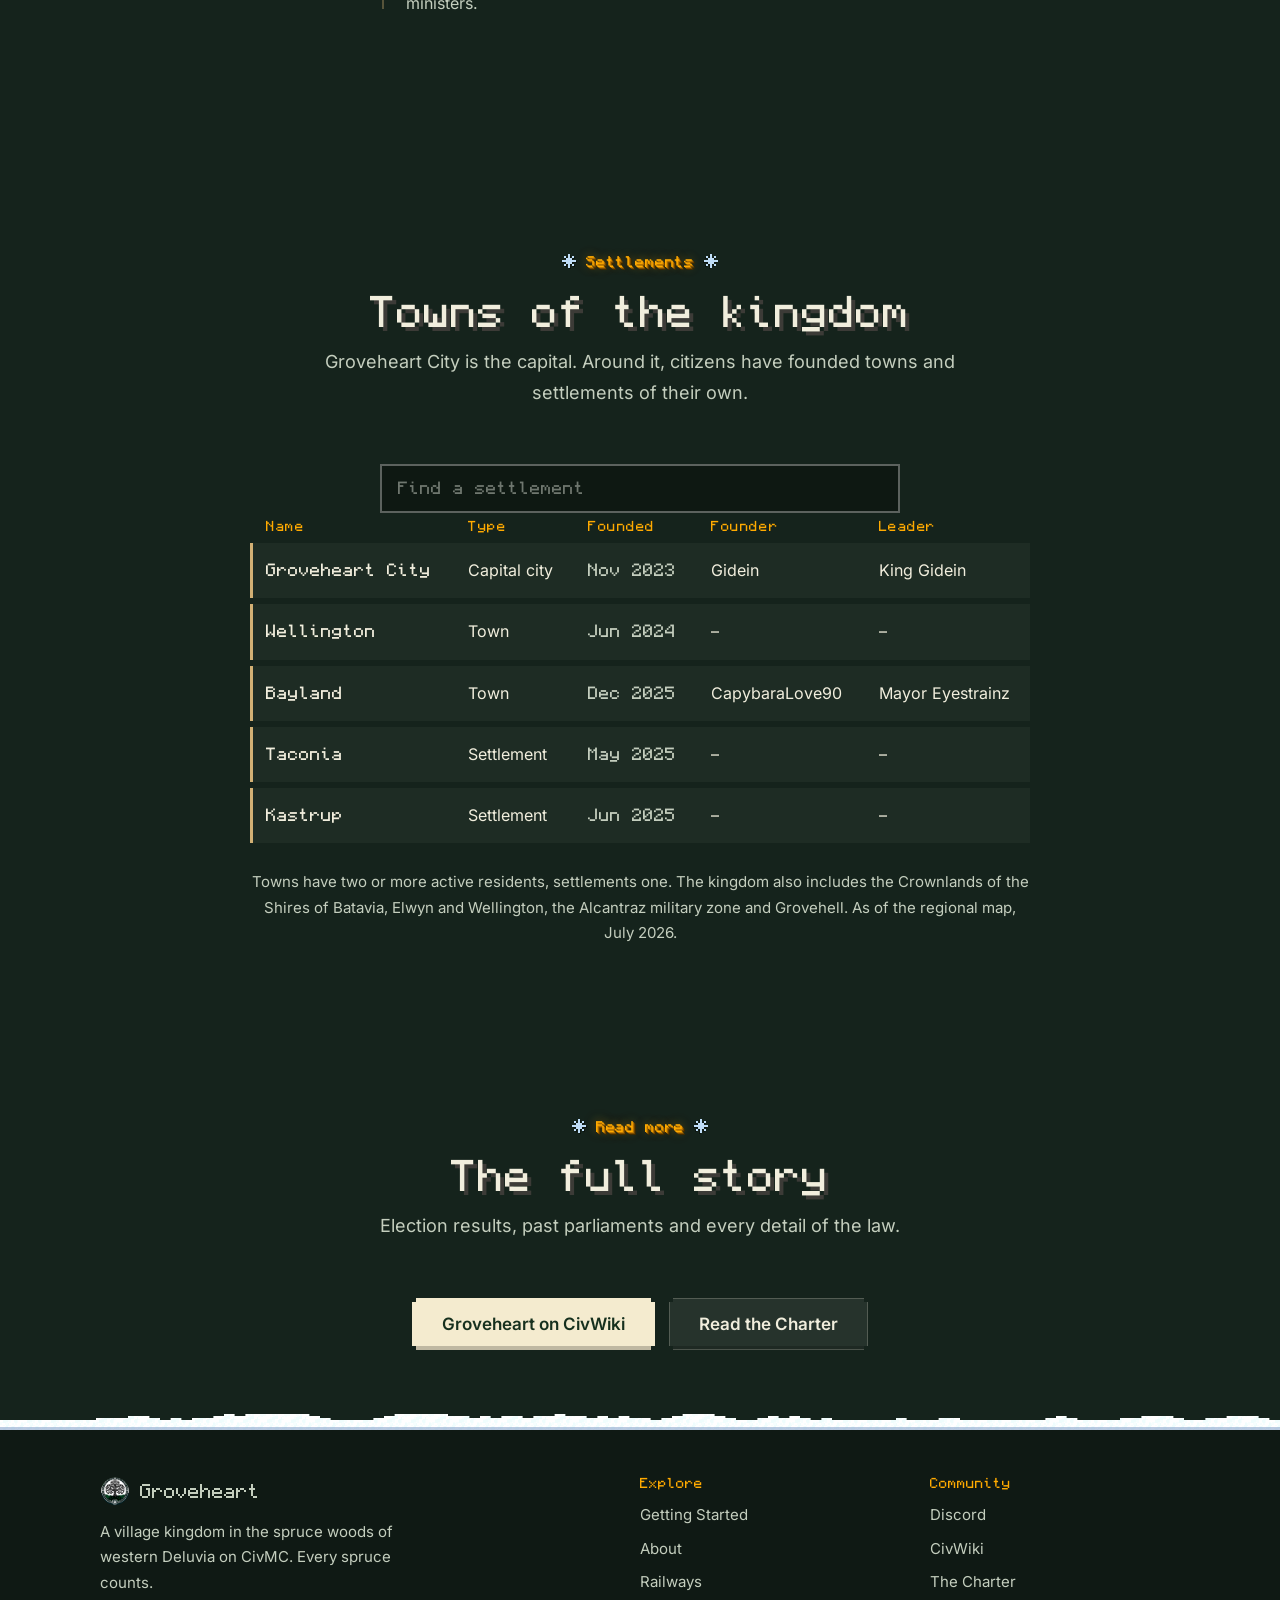
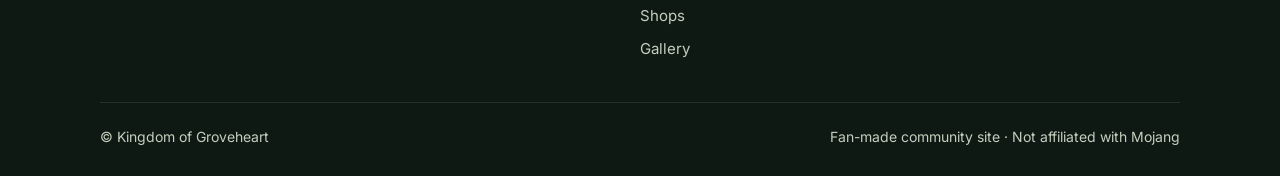
==== commit ea865995: "Winter, Christmas and New Year themes, seasonal touches further down the page, sharper book pages Wi" ====
--- a/about.html
+++ b/about.html
@@ -18,7 +18,9 @@
 <link rel="icon" href="assets/emblem.png?v=100739d1">
 <meta http-equiv="Content-Security-Policy" content="default-src 'self'; script-src 'self'; style-src 'self' 'unsafe-inline'; img-src 'self' data:; font-src 'self'; connect-src 'self'; object-src 'none'; base-uri 'self'; form-action 'none'; upgrade-insecure-requests">
 <meta name="referrer" content="strict-origin-when-cross-origin">
-<link rel="stylesheet" href="assets/css/site.css?v=e892eb6c">
+<link rel="stylesheet" href="assets/css/site.css?v=33422d03">
+<link rel="stylesheet" href="assets/css/themes.css?v=40fc9266">
+<script src="assets/js/theme.js?v=017f7e5c"></script>
 </head>
 <body>
 
@@ -197,6 +199,6 @@
   </div>
 </footer>
 
-<script src="assets/js/site.js?v=0e5eb4f1"></script>
+<script src="assets/js/site.js?v=0b31c0ca"></script>
 </body>
 </html>
--- a/assets/css/site.css
+++ b/assets/css/site.css
@@ -134,14 +134,14 @@
 .canopy i { position: absolute; top: 0; width: 48px; }
 .canopy i::before, .canopy i::after { content: ""; position: absolute; inset: 0; }
 .canopy i::before {
-  background: url(../blocks/spruce_leaves.png) 24px 21px/48px, #34543A; background-blend-mode: multiply;
+  background: url(../blocks/spruce_leaves.png) 24px 21px/48px, var(--leaf-back, #34543A); background-blend-mode: multiply;
   -webkit-mask: url(../blocks/spruce_leaves.png) 24px 21px/48px; mask: url(../blocks/spruce_leaves.png) 24px 21px/48px;
 }
 .canopy i::after {
   background:
     linear-gradient(rgba(6,14,9,.5), transparent 40px),
     linear-gradient(transparent calc(100% - 16px), rgba(255,222,160,.16)),
-    url(../blocks/spruce_leaves.png) 0 0/48px, #619961;
+    url(../blocks/spruce_leaves.png) 0 0/48px, var(--leaf, #619961);
   background-blend-mode: normal, normal, multiply;
   -webkit-mask: url(../blocks/spruce_leaves.png) 0 0/48px; mask: url(../blocks/spruce_leaves.png) 0 0/48px;
 }
@@ -178,9 +178,11 @@
 .map-tile:hover { transform: scale(1.015); }
 .map-tile img { width: 100%; height: 100%; object-fit: cover; image-rendering: auto; display: block; }
 
-/* Book page */
+/* Book page. The texture is drawn at exactly 3x with hard pixels: the rings on the left and
+   the page edges on the right repeat, the paper in the middle is one flat colour. */
 .book {
-  color: #2B2014; border: 45px solid transparent; border-image: url(../blocks/book_page.png) 15 fill stretch; padding: 0 4px;
+  color: #2B2014; border: 45px solid transparent; padding: 0 4px 18px; image-rendering: pixelated;
+  border-image: url(../blocks/book_page.png?v=2) 13 30 24 15 fill / 39px 90px 72px 45px stretch round;
 }
 .book h2, .book h3 { color: #1F3A25; text-shadow: 3px 3px 0 #E3D7BA; }
 .book h3 { text-shadow: 2px 2px 0 #E3D7BA; }
--- a/assets/css/themes.css
+++ b/assets/css/themes.css
@@ -0,0 +1,219 @@
+/* Seasonal themes. assets/js/theme.js sets <html data-theme="..."> from the calendar;
+   [data-theme~="x"] also matches when an event like Halloween is layered on a season. */
+
+/* ---------- Autumn: warm evening light with a touch of Halloween dusk ---------- */
+[data-theme~="autumn"] { --path: #DDA15A; }
+
+[data-theme~="autumn"] .hero,
+[data-theme~="autumn"] .page-hero {
+  background:
+    radial-gradient(ellipse 60% 55% at 50% 0%, rgba(232,140,60,.2), transparent 70%),
+    radial-gradient(ellipse 85% 55% at 50% 105%, rgba(96,44,110,.24), transparent 70%),
+    radial-gradient(ellipse 55% 60% at 50% 12%, rgba(120,170,130,.1), transparent 70%),
+    radial-gradient(ellipse 90% 90% at 50% 20%, #2F4631, #22372A 45%, #141F18 85%);
+}
+
+/* The leaf edges turn into mixed autumn foliage; the spruce trees stay green */
+[data-theme~="autumn"] .canopy i { --leaf: #F0913A; --leaf-back: #7A3A1A; }
+[data-theme~="autumn"] .canopy i[data-tone="1"] { --leaf: #E4643A; --leaf-back: #6A2618; }
+[data-theme~="autumn"] .canopy i[data-tone="2"] { --leaf: #F4C24C; --leaf-back: #7E4E1C; }
+[data-theme~="autumn"] .canopy i[data-tone="3"] { --leaf: #C98A3E; --leaf-back: #5A3418; }
+
+/* Falling leaves, behind the header content */
+.hero > .falling, .page-hero > .falling { position: absolute; inset: 0; z-index: 0; overflow: hidden; pointer-events: none; }
+.falling span { position: absolute; top: -24px; opacity: .85; animation: leaf-fall var(--dur) linear var(--delay) infinite; }
+.falling svg { display: block; width: 15px; height: 18px; animation: leaf-sway 3.4s ease-in-out infinite alternate; }
+.falling.snow svg { width: 5px; height: 5px; animation-duration: 4.5s; }
+.falling.snow span:nth-child(even) svg { width: 9px; height: 9px; }
+@keyframes leaf-fall { to { transform: translateY(900px); } }
+@keyframes leaf-sway { from { transform: translateX(-16px) rotate(-28deg); } to { transform: translateX(16px) rotate(24deg); } }
+
+/* Props along the bottom edge of a header (behind the fox on the home page). They drop in
+   one after another once the edge is on screen. */
+.hero > .ground, .page-hero > .ground { position: absolute; left: 0; right: 0; bottom: 0; height: 48px; z-index: 1; pointer-events: none; }
+.ground > * { position: absolute; bottom: 0; animation: prop-drop .55s cubic-bezier(.3,1.5,.6,1) calc(.4s + var(--i, 0) * .2s) both; }
+.ground:not(.go) > *, .ground:not(.go) .lit { animation-play-state: paused; }
+.ground img { image-rendering: pixelated; filter: drop-shadow(0 6px 5px rgba(0,0,0,.45)); }
+@keyframes prop-drop { from { opacity: 0; transform: translateY(-70px); } 40% { opacity: 1; } to { opacity: 1; transform: none; } }
+
+/* Autumn pumpkins; the middle one lights up once, then keeps a soft glow */
+.pumpkins > img, .pumpkins > .lantern { width: 48px; height: 48px; }
+.lantern img { position: absolute; inset: 0; width: 100%; height: 100%; }
+.lantern .lit { filter: drop-shadow(0 0 8px rgba(255,160,50,.45)) drop-shadow(0 6px 5px rgba(0,0,0,.45)); animation: pumpkin-light .7s ease-out 1.5s both; }
+@keyframes pumpkin-light {
+  from { opacity: 0; }
+  35%  { opacity: 1; filter: brightness(1.5) drop-shadow(0 0 16px rgba(255,170,60,.9)); }
+  to   { opacity: 1; filter: drop-shadow(0 0 8px rgba(255,160,50,.45)) drop-shadow(0 6px 5px rgba(0,0,0,.45)); }
+}
+
+/* Touches further down the page: on the book pages, the invitation and the footer,
+   and a small ornament on both sides of each section title */
+[data-theme] .book, [data-theme] footer { position: relative; }
+.deco { position: absolute; inset: 0; pointer-events: none; }
+.ornament { display: inline-block; margin: 0 .7em; vertical-align: -1px; }
+.ornament svg { display: block; filter: drop-shadow(1px 1px 0 rgba(0,0,0,.4)); }
+.ornament:last-child svg { transform: scaleX(-1); }
+.book .ornament svg { filter: brightness(.8) saturate(1.3); }
+
+/* Leaves that have settled on the book pages and along the footer */
+.fallen-leaves span { position: absolute; }
+.fallen-leaves svg { display: block; width: 20px; height: 24px; filter: drop-shadow(1px 2px 1px rgba(0,0,0,.3)); }
+footer > .fallen-leaves svg { width: 15px; height: 18px; }
+
+@media (max-width: 600px) {
+  .ornament { margin: 0 .4em; }
+  .book .ornament { display: none; }
+  .hero > .ground, .page-hero > .ground { height: 32px; }
+  .pumpkins > img, .pumpkins > .lantern { width: 32px; height: 32px; }
+  .pumpkins > .lantern { right: calc(7% + 35px) !important; }
+}
+@media (prefers-reduced-motion: reduce) {
+  .falling { display: none; }
+}
+
+/* ---------- Halloween (24 Oct to 7 Nov, on top of autumn): a darker night with a few spooky extras ---------- */
+[data-theme~="halloween"] .hero,
+[data-theme~="halloween"] .page-hero {
+  background:
+    radial-gradient(circle at 86% 14%, rgba(220,225,255,.1), transparent 20%),
+    radial-gradient(ellipse 90% 60% at 50% 105%, rgba(110,46,130,.36), transparent 70%),
+    radial-gradient(ellipse 60% 50% at 50% 0%, rgba(232,140,60,.12), transparent 70%),
+    radial-gradient(ellipse 90% 90% at 50% 20%, #22342A, #192A21 45%, #0F1712 85%);
+}
+.hero > .night, .page-hero > .night { position: absolute; inset: 0; z-index: 0; overflow: hidden; pointer-events: none; }
+.night img { image-rendering: pixelated; }
+.night .moon { position: absolute; top: 34px; right: 12%; width: 64px; height: 64px; opacity: .9; filter: drop-shadow(0 0 18px rgba(220,225,255,.25)); }
+.night .cobweb { position: absolute; top: 0; left: 0; width: 96px; height: 96px; opacity: .3; }
+.night .cobweb.right { left: auto; right: 0; transform: scaleX(-1); }
+
+/* The ghast drifts slowly across the sky, bobbing, with its tentacles swaying */
+.ghast { position: absolute; top: 16%; left: 0; opacity: .88; animation: ghast-drift 80s linear -32s infinite; }
+.ghast-body { animation: ghast-bob 4s ease-in-out infinite alternate; }
+.ghast img { display: block; width: 48px; height: 48px; }
+.tentacles { display: flex; justify-content: space-evenly; width: 48px; }
+.tentacles i { width: 6px; height: calc(var(--len) * 3px); background: #F0F0F0; box-shadow: inset -2px 0 0 #D6D6D6;
+               transform-origin: top; animation: tentacle 2.6s ease-in-out calc(var(--i) * -.5s) infinite alternate; }
+@keyframes ghast-drift { from { transform: translateX(105vw); } to { transform: translateX(-120px); } }
+@keyframes ghast-bob { from { transform: translateY(-8px); } to { transform: translateY(8px); } }
+@keyframes tentacle { from { transform: rotate(-8deg); } to { transform: rotate(8deg); } }
+
+/* Bats flutter across now and then */
+.bat { position: absolute; top: var(--top); left: 0; width: 27px; height: 12px; animation: bat-fly 26s linear var(--delay) infinite; }
+.bat svg { position: absolute; inset: 0; width: 100%; height: 100%; fill: #150E1A; animation: flap .3s linear infinite; }
+.bat .down { animation-delay: -.15s; }
+@keyframes flap { 0%, 49.9% { opacity: 1; } 50%, 100% { opacity: 0; } }
+@keyframes bat-fly {
+  0%   { transform: translate(-40px, 0); }
+  10%  { transform: translate(28vw, -22px); }
+  20%  { transform: translate(56vw, 10px); }
+  30%  { transform: translate(84vw, -16px); }
+  36%, 100% { transform: translate(105vw, 0); }
+}
+
+/* A cobweb in the corner of each book page, and a spider going up and down on its thread */
+.web img { position: absolute; top: -40px; right: -40px; width: 80px; height: 80px; image-rendering: pixelated; filter: brightness(.25); opacity: .4; }
+.web .spider { position: absolute; top: -8px; right: -18px; width: 1px; height: 64px; background: rgba(30,26,34,.6); animation: spider 3.8s ease-in-out infinite alternate; }
+.web .spider svg { position: absolute; left: -16px; bottom: -18px; }
+@keyframes spider { from { height: 52px; } to { height: 78px; } }
+
+@media (max-width: 600px) {
+  .night .moon { top: 78px; right: 5%; }
+  .night .cobweb { width: 64px; height: 64px; }
+}
+@media (prefers-reduced-motion: reduce) {
+  .ghast, .bat { display: none; }
+  .web .spider { animation: none; }
+}
+
+/* ---------- Winter (from 15 Nov): snow, frosted leaves, snowy spruces and a snow golem ---------- */
+[data-theme~="winter"] .hero,
+[data-theme~="winter"] .page-hero {
+  background:
+    radial-gradient(ellipse 60% 50% at 50% 0%, rgba(170,200,255,.14), transparent 70%),
+    radial-gradient(ellipse 55% 60% at 50% 12%, rgba(160,200,190,.08), transparent 70%),
+    radial-gradient(ellipse 90% 90% at 50% 20%, #21403C, #183330 45%, #0E1C1A 85%);
+}
+[data-theme~="winter"] .canopy i { --leaf: #93B5AC; --leaf-back: #3F5C57; }
+[data-theme~="winter"] .canopy i::after {
+  background:
+    linear-gradient(#EAF1FA 0 6px, transparent 0),
+    linear-gradient(transparent calc(100% - 16px), rgba(255,255,255,.12)),
+    url(../blocks/spruce_leaves.png) 0 0/48px, var(--leaf);
+  background-blend-mode: normal, normal, multiply;
+}
+/* Snow resting on every tier of the spruces */
+[data-theme~="winter"] .spruce i::after {
+  background: linear-gradient(#EEF4FF 0 calc(var(--b) / 5), transparent 0), url(../blocks/spruce_leaves.png) 0 0/var(--b), #619961;
+  background-blend-mode: normal, multiply;
+}
+.snow-layer {
+  position: absolute; left: 0; right: 0; bottom: 0; height: 12px; z-index: 1; pointer-events: none;
+  background: url(../blocks/snow.png) 0 0/48px; image-rendering: pixelated; box-shadow: inset 0 2px 0 rgba(255,255,255,.5);
+}
+.snow-golem { --u: 1px; width: calc(48 * var(--u)); height: calc(120 * var(--u)); filter: drop-shadow(0 6px 5px rgba(0,0,0,.45)); }
+.snow-golem span { position: absolute; left: 50%; background: url(../blocks/snow.png) 0 0/100%; image-rendering: pixelated; transform: translateX(-50%); box-shadow: inset -3px -3px 0 rgba(120,150,190,.25); }
+.snow-golem .lower { bottom: 0; width: calc(48 * var(--u)); height: calc(48 * var(--u)); }
+.snow-golem .upper { bottom: calc(46 * var(--u)); width: calc(40 * var(--u)); height: calc(40 * var(--u)); }
+.snow-golem .head { position: absolute; left: 50%; bottom: calc(84 * var(--u)); width: calc(32 * var(--u)); height: calc(32 * var(--u)); transform: translateX(-50%); filter: none; }
+.snow-golem .arm { position: absolute; bottom: calc(66 * var(--u)); width: calc(4 * var(--u)); height: calc(30 * var(--u)); background: #6B4A26; box-shadow: inset calc(-1 * var(--u)) 0 0 #4A3218; transform-origin: bottom; }
+.snow-golem .arm.left { left: calc(2 * var(--u)); transform: rotate(-55deg); }
+.snow-golem .arm.right { right: calc(2 * var(--u)); transform: rotate(55deg); }
+/* Three pieces of coal as buttons */
+.snow-golem .upper::before {
+  content: ""; position: absolute; left: 50%; top: calc(7 * var(--u)); width: calc(6 * var(--u)); height: calc(6 * var(--u));
+  margin-left: calc(-3 * var(--u)); background: #2A292D;
+  box-shadow: 0 calc(10 * var(--u)) #2A292D, 0 calc(20 * var(--u)) #2A292D;
+}
+
+/* The fox's paw prints (set in home.js), fading after a while */
+.paw { position: absolute; bottom: 2px; width: 5px; height: 3px; background: rgba(70,95,135,.5); box-shadow: 0 1px 0 rgba(255,255,255,.55); animation: paw-fade 10s ease-in forwards; }
+.paw.far { bottom: 6px; }
+@keyframes paw-fade { to { opacity: 0; } }
+
+/* Snow on top of the book pages, and a snow layer along the top of the footer */
+.book > .snowcap { inset: -46px -44px auto; height: 16px; filter: drop-shadow(0 2px 1px rgba(0,0,0,.25)); }
+footer > .snow-layer { inset: -6px 0 auto; height: 16px; background: none; box-shadow: none; }
+.snowcap i, footer > .snow-layer i {
+  position: absolute; inset: 0; image-rendering: pixelated;
+  background: linear-gradient(transparent calc(100% - 3px), rgba(120,150,195,.5) 0), url(../blocks/snow.png) 0 0/24px;
+}
+
+/* ---------- Christmas (18 to 27 Dec, on top of winter) ---------- */
+.lights {
+  position: absolute; left: 0; right: 0; top: 0; height: 34px; z-index: 1; pointer-events: none;
+  background: url("data:image/svg+xml,%3Csvg xmlns='http://www.w3.org/2000/svg' width='160' height='34' shape-rendering='crispEdges'%3E%3Cpath d='M0 3 Q20 16 40 3 Q60 16 80 3 Q100 16 120 3 Q140 16 160 3' fill='none' stroke='%231E2420' stroke-width='2' shape-rendering='auto'/%3E%3Crect x='18' y='9' width='4' height='3' fill='%235A5F5B'/%3E%3Crect x='17' y='12' width='6' height='8' fill='%23E0514A'/%3E%3Crect x='18' y='13' width='2' height='3' fill='%23FFFFFF' fill-opacity='.55'/%3E%3Crect x='58' y='9' width='4' height='3' fill='%235A5F5B'/%3E%3Crect x='57' y='12' width='6' height='8' fill='%23F0C040'/%3E%3Crect x='58' y='13' width='2' height='3' fill='%23FFFFFF' fill-opacity='.55'/%3E%3Crect x='98' y='9' width='4' height='3' fill='%235A5F5B'/%3E%3Crect x='97' y='12' width='6' height='8' fill='%2358B6E0'/%3E%3Crect x='98' y='13' width='2' height='3' fill='%23FFFFFF' fill-opacity='.55'/%3E%3Crect x='138' y='9' width='4' height='3' fill='%235A5F5B'/%3E%3Crect x='137' y='12' width='6' height='8' fill='%237ACB5B'/%3E%3Crect x='138' y='13' width='2' height='3' fill='%23FFFFFF' fill-opacity='.55'/%3E%3C/svg%3E") 0 0/160px 34px repeat-x;
+  filter: drop-shadow(0 2px 6px rgba(255,220,150,.45)); animation: lights-glow 3.2s ease-in-out infinite alternate;
+}
+@keyframes lights-glow { from { opacity: .8; } to { opacity: 1; } }
+.presents > img { width: 42px; height: 45px; }
+.tree-star svg { display: block; width: calc(var(--b) * 1.1); height: calc(var(--b) * 1.1); margin-bottom: calc(var(--b) / -4); filter: drop-shadow(0 0 6px rgba(244,197,66,.7)); }
+.bauble { position: absolute; z-index: 2; width: calc(var(--b) / 4); height: calc(var(--b) / 4); background: var(--c); box-shadow: 0 0 5px var(--c); }
+.hat-wrap { position: relative; display: block; }
+.santa-hat { position: absolute; left: 50%; bottom: calc(100% - 26px); width: 138px; height: 104px; transform: translateX(-38%) rotate(-10deg); filter: drop-shadow(0 4px 4px rgba(0,0,0,.35)); }
+[data-theme~="christmas"] .grove .bob { gap: 92px !important; }
+/* Holly on the book pages and next to the seal of the invitation */
+.holly svg { position: absolute; filter: drop-shadow(1px 2px 1px rgba(0,0,0,.35)); }
+.book > .holly svg { top: -46px; left: -44px; transform: rotate(-14deg); }
+.envelope > .holly { z-index: 6; }
+.envelope > .holly svg { left: calc(50% - 82px); top: calc(57% - 58px); transform: rotate(-16deg); }
+
+/* ---------- New Year (28 Dec to 7 Jan, on top of winter): soft pixel fireworks ---------- */
+.hero > .fireworks, .page-hero > .fireworks { position: absolute; inset: 0; z-index: 0; overflow: hidden; pointer-events: none; }
+.fireworks span { position: absolute; width: 150px; height: 150px; margin: -75px 0 0 -75px; opacity: 0; filter: drop-shadow(0 0 6px var(--c)); animation: burst 7s ease-out var(--delay) infinite; }
+.fireworks svg { display: block; width: 100%; height: 100%; }
+.rocket img { position: absolute; top: -60px; left: -46px; width: 64px; height: 64px; image-rendering: pixelated; transform: rotate(-8deg); filter: drop-shadow(1px 2px 1px rgba(0,0,0,.35)); }
+@keyframes burst {
+  0%   { opacity: 0; transform: scale(.15); }
+  4%   { opacity: 1; transform: scale(.35); }
+  22%  { opacity: 1; transform: scale(1); }
+  40%  { opacity: 0; transform: scale(1.12) translateY(14px); }
+  100% { opacity: 0; }
+}
+
+@media (max-width: 600px) {
+  .snow-golem { --u: .7px; }
+  .presents > img { width: 28px; height: 30px; }
+}
+@media (prefers-reduced-motion: reduce) {
+  .fireworks { display: none; }
+}
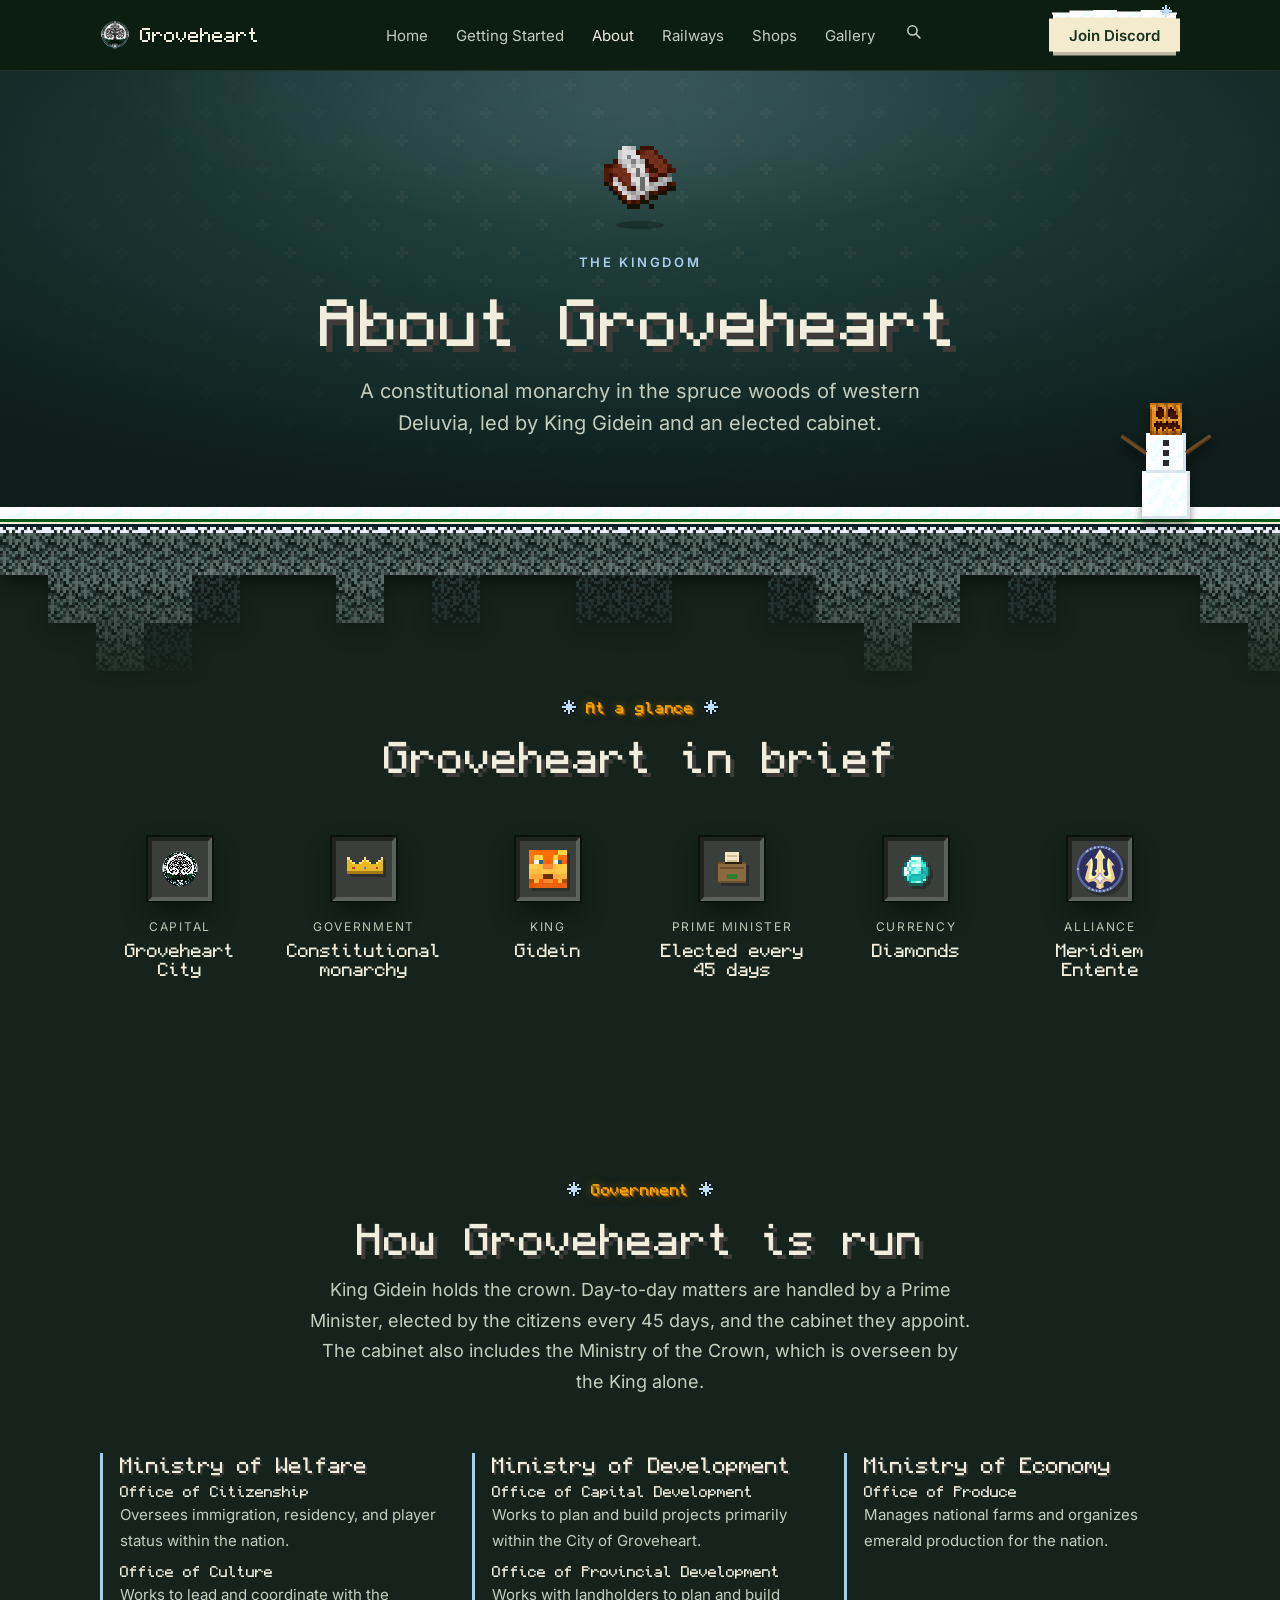
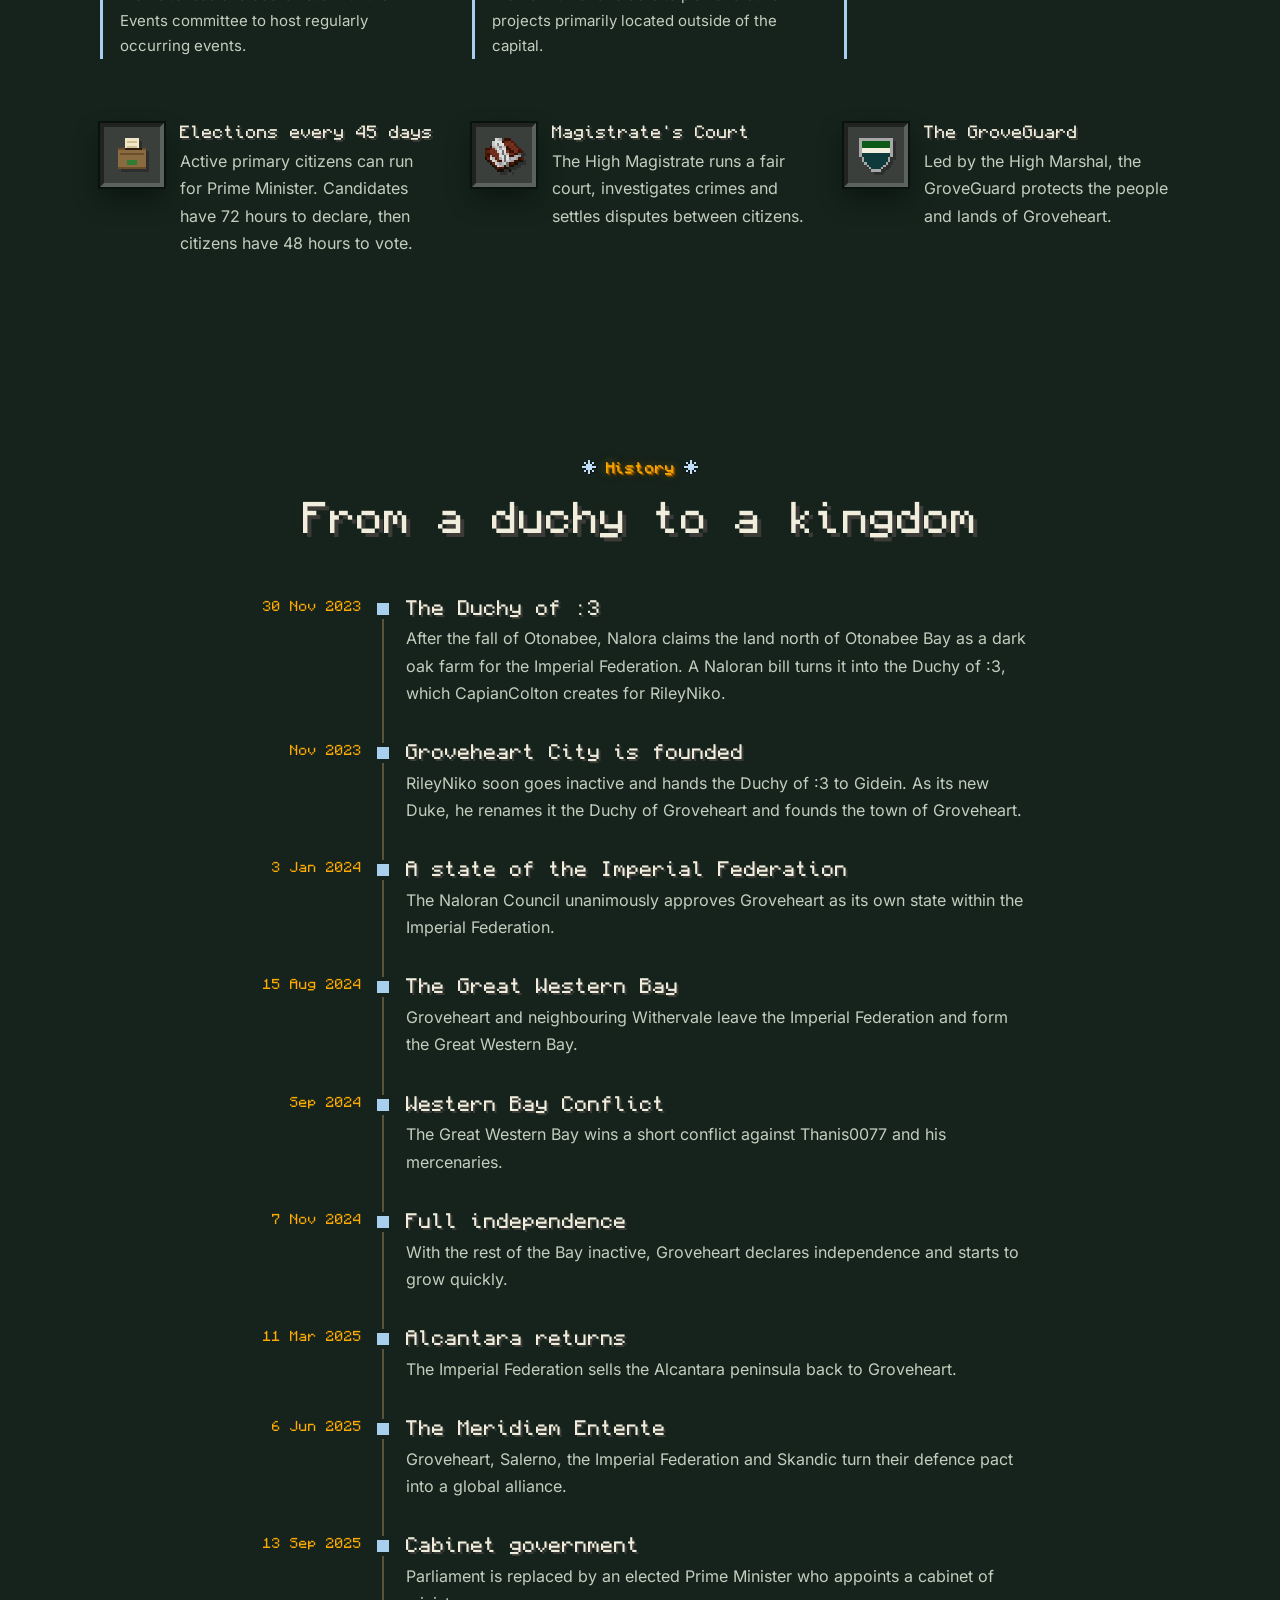
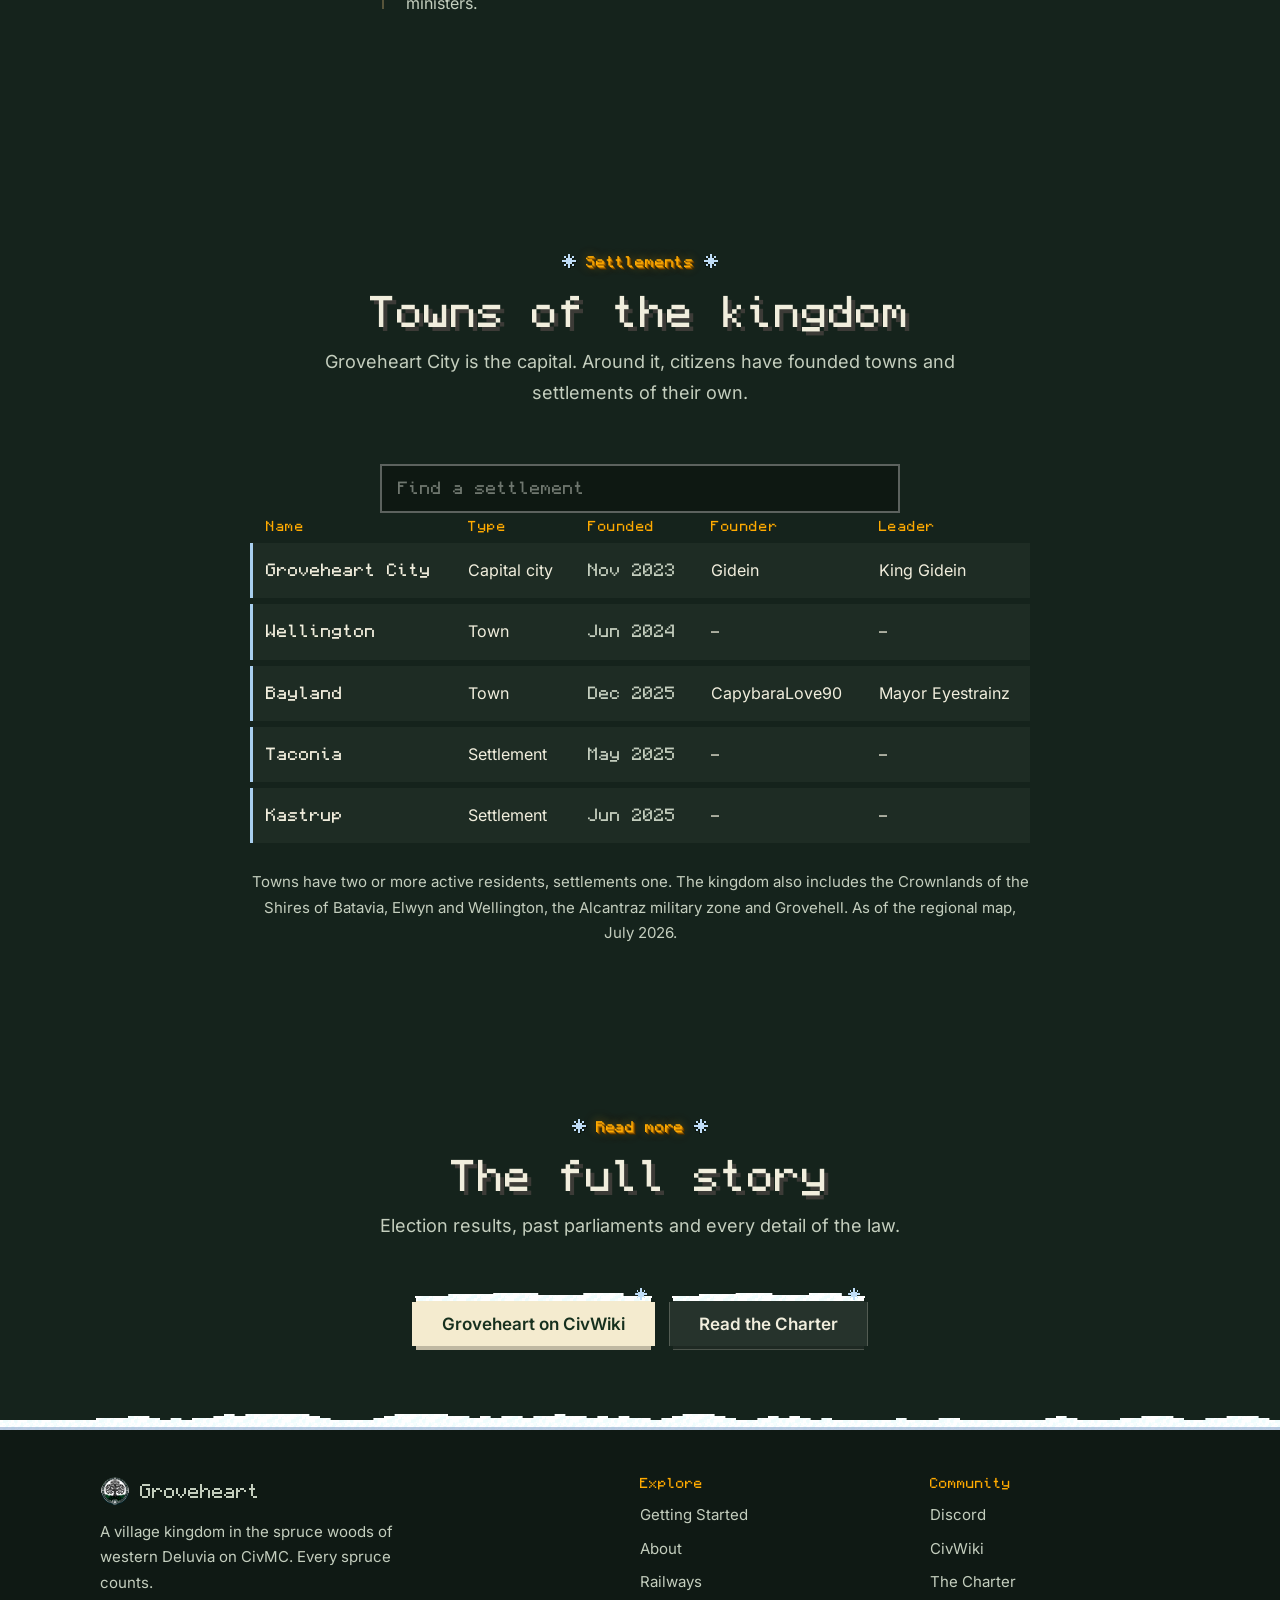
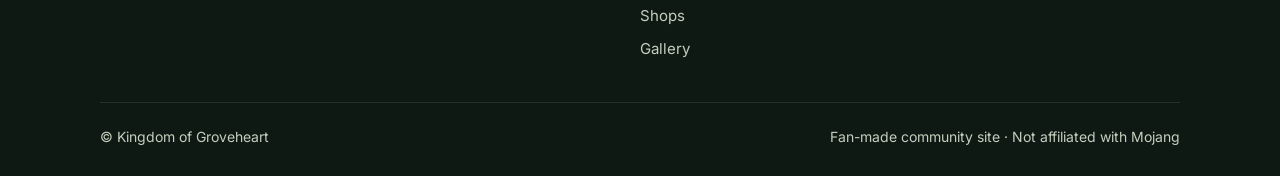
==== commit dfdf0ee6: "Spring and Easter themes, seasonal roadmap and buttons Spring brings cherry blossom petals, a meadow" ====
--- a/about.html
+++ b/about.html
@@ -19,8 +19,8 @@
 <meta http-equiv="Content-Security-Policy" content="default-src 'self'; script-src 'self'; style-src 'self' 'unsafe-inline'; img-src 'self' data:; font-src 'self'; connect-src 'self'; object-src 'none'; base-uri 'self'; form-action 'none'; upgrade-insecure-requests">
 <meta name="referrer" content="strict-origin-when-cross-origin">
 <link rel="stylesheet" href="assets/css/site.css?v=33422d03">
-<link rel="stylesheet" href="assets/css/themes.css?v=40fc9266">
-<script src="assets/js/theme.js?v=017f7e5c"></script>
+<link rel="stylesheet" href="assets/css/themes.css?v=12858b55">
+<script src="assets/js/theme.js?v=9a8b7e7a"></script>
 </head>
 <body>
 
--- a/assets/css/themes.css
+++ b/assets/css/themes.css
@@ -3,6 +3,7 @@
 
 /* ---------- Autumn: warm evening light with a touch of Halloween dusk ---------- */
 [data-theme~="autumn"] { --path: #DDA15A; }
+[data-theme~="autumn"] .trail .ghost { stroke: rgba(221,161,90,.1); }
 
 [data-theme~="autumn"] .hero,
 [data-theme~="autumn"] .page-hero {
@@ -55,6 +56,44 @@
 .ornament:last-child svg { transform: scaleX(-1); }
 .book .ornament svg { filter: brightness(.8) saturate(1.3); }
 
+/* Buttons: the theme's sprite sits on top of each button (set in theme.js), and in winter a
+   little snow lies on the buttons and the copy buttons in the railway tables. The buttons keep
+   their notched corners; the clip path only leaves room above them for these. */
+[data-theme] .btn, [data-theme] .copy {
+  position: relative;
+  clip-path: polygon(0 -24px, 100% -24px, 100% 0, calc(100% - 4px) 0, calc(100% - 4px) 4px, 100% 4px, 100% calc(100% - 4px), calc(100% - 4px) calc(100% - 4px), calc(100% - 4px) 100%, 4px 100%, 4px calc(100% - 4px), 0 calc(100% - 4px), 0 4px, 4px 4px, 4px 0, 0 0);
+}
+[data-theme] .btn::after {
+  content: ""; position: absolute; bottom: calc(100% - 2px); right: 8px; width: 32px; height: 18px; pointer-events: none;
+  background: var(--button-sprite) right bottom no-repeat; transform: scale(.85); transform-origin: right bottom;
+}
+.btn-sm::after { right: 6px; transform: scale(.7); }
+
+/* Roadmap: things in and beside the track (placed in theme.js) show once it is drawn, the theme's
+   sprite sits on the corner of every step, and in winter snow lies on them */
+.track-deco { position: absolute; inset: 0; pointer-events: none; opacity: 0; transition: opacity .8s 2.2s; }
+.road.shown .track-deco { opacity: 1; }
+.track-deco > span { position: absolute; transform: translate(-50%, -50%); }
+.track-deco > .stand { transform: translate(-50%, -100%); }
+.track-deco svg, .track-deco img { display: block; }
+.track-deco i { display: block; }
+/* A block turned like in the inventory: the side is darker than the front, the top is lightest.
+   The shadow sits on the outer element, because a filter would flatten the 3D faces. */
+.block { --s: 18px; display: block; padding: calc(var(--s) * .5) calc(var(--s) * .2) 0; filter: drop-shadow(0 3px 2px rgba(0,0,0,.4)); }
+.cube { position: relative; display: block; width: var(--s); height: var(--s); transform-style: preserve-3d; transform: rotateX(-30deg) rotateY(-45deg); }
+.block i { position: absolute; inset: 0; background: 0 0/100% no-repeat; image-rendering: pixelated; }
+.block .top { transform: rotateX(90deg) translateZ(calc(var(--s) / 2)); }
+.block .front { transform: translateZ(calc(var(--s) / 2)); filter: brightness(.85); }
+.block .side { transform: rotateY(90deg) translateZ(calc(var(--s) / 2)); filter: brightness(.62); }
+.track-deco .leaf svg { width: 15px; height: 18px; filter: drop-shadow(1px 2px 1px rgba(0,0,0,.3)); }
+[data-theme] .stop .node::before {
+  content: ""; position: absolute; left: -10px; right: -10px; top: -30px; height: 30px; z-index: 1; pointer-events: none;
+  background: var(--button-sprite) 0 0 no-repeat, var(--node-snow, none) 0 22px/100% 8px no-repeat;
+}
+@media (max-width: 760px) {
+  .track-deco { display: none; }
+}
+
 /* Leaves that have settled on the book pages and along the footer */
 .fallen-leaves span { position: absolute; }
 .fallen-leaves svg { display: block; width: 20px; height: 24px; filter: drop-shadow(1px 2px 1px rgba(0,0,0,.3)); }
@@ -72,6 +111,9 @@
 }
 
 /* ---------- Halloween (24 Oct to 7 Nov, on top of autumn): a darker night with a few spooky extras ---------- */
+[data-theme~="halloween"] { --path: #E8862A; }
+[data-theme~="halloween"] .trail .ghost { stroke: rgba(150,90,190,.12); }
+#minecart .glow { filter: drop-shadow(0 0 3px rgba(255,170,60,.8)); }
 [data-theme~="halloween"] .hero,
 [data-theme~="halloween"] .page-hero {
   background:
@@ -126,6 +168,8 @@
 }
 
 /* ---------- Winter (from 15 Nov): snow, frosted leaves, snowy spruces and a snow golem ---------- */
+[data-theme~="winter"] { --path: #A9CFEF; --node-snow: linear-gradient(#F4F8FF 0 3px, #DDE8F5 0 6px, #B9CBE2 0); }
+[data-theme~="winter"] .trail .ghost { stroke: rgba(236,242,255,.16); }
 [data-theme~="winter"] .hero,
 [data-theme~="winter"] .page-hero {
   background:
@@ -170,6 +214,13 @@
 .paw.far { bottom: 6px; }
 @keyframes paw-fade { to { opacity: 0; } }
 
+[data-theme~="winter"] .btn::before, [data-theme~="winter"] .copy::before {
+  content: ""; position: absolute; left: 3px; right: 3px; top: -5px; height: 8px; pointer-events: none;
+  background: url(../blocks/snow.png) 0 0/24px; image-rendering: pixelated;
+  clip-path: polygon(0 3px, 14% 3px, 14% 1px, 33% 1px, 33% 0, 52% 0, 52% 2px, 71% 2px, 71% 0, 88% 0, 88% 3px, 100% 3px, 100% 100%, 0 100%);
+}
+[data-theme~="winter"] .copy::before { left: 2px; right: 2px; top: -3px; height: 5px; clip-path: polygon(0 2px, 30% 2px, 30% 0, 70% 0, 70% 1px, 100% 1px, 100% 100%, 0 100%); }
+
 /* Snow on top of the book pages, and a snow layer along the top of the footer */
 .book > .snowcap { inset: -46px -44px auto; height: 16px; filter: drop-shadow(0 2px 1px rgba(0,0,0,.25)); }
 footer > .snow-layer { inset: -6px 0 auto; height: 16px; background: none; box-shadow: none; }
@@ -179,6 +230,9 @@
 }
 
 /* ---------- Christmas (18 to 27 Dec, on top of winter) ---------- */
+[data-theme~="christmas"] { --path: #E57A6E; }
+.bulb { display: block; width: 4px; height: 6px; background: var(--c); box-shadow: 0 0 6px var(--c); animation: bulb 2.4s ease-in-out calc(var(--i) * -.6s) infinite alternate; }
+@keyframes bulb { from { opacity: .55; } to { opacity: 1; } }
 .lights {
   position: absolute; left: 0; right: 0; top: 0; height: 34px; z-index: 1; pointer-events: none;
   background: url("data:image/svg+xml,%3Csvg xmlns='http://www.w3.org/2000/svg' width='160' height='34' shape-rendering='crispEdges'%3E%3Cpath d='M0 3 Q20 16 40 3 Q60 16 80 3 Q100 16 120 3 Q140 16 160 3' fill='none' stroke='%231E2420' stroke-width='2' shape-rendering='auto'/%3E%3Crect x='18' y='9' width='4' height='3' fill='%235A5F5B'/%3E%3Crect x='17' y='12' width='6' height='8' fill='%23E0514A'/%3E%3Crect x='18' y='13' width='2' height='3' fill='%23FFFFFF' fill-opacity='.55'/%3E%3Crect x='58' y='9' width='4' height='3' fill='%235A5F5B'/%3E%3Crect x='57' y='12' width='6' height='8' fill='%23F0C040'/%3E%3Crect x='58' y='13' width='2' height='3' fill='%23FFFFFF' fill-opacity='.55'/%3E%3Crect x='98' y='9' width='4' height='3' fill='%235A5F5B'/%3E%3Crect x='97' y='12' width='6' height='8' fill='%2358B6E0'/%3E%3Crect x='98' y='13' width='2' height='3' fill='%23FFFFFF' fill-opacity='.55'/%3E%3Crect x='138' y='9' width='4' height='3' fill='%235A5F5B'/%3E%3Crect x='137' y='12' width='6' height='8' fill='%237ACB5B'/%3E%3Crect x='138' y='13' width='2' height='3' fill='%23FFFFFF' fill-opacity='.55'/%3E%3C/svg%3E") 0 0/160px 34px repeat-x;
@@ -189,19 +243,22 @@
 .tree-star svg { display: block; width: calc(var(--b) * 1.1); height: calc(var(--b) * 1.1); margin-bottom: calc(var(--b) / -4); filter: drop-shadow(0 0 6px rgba(244,197,66,.7)); }
 .bauble { position: absolute; z-index: 2; width: calc(var(--b) / 4); height: calc(var(--b) / 4); background: var(--c); box-shadow: 0 0 5px var(--c); }
 .hat-wrap { position: relative; display: block; }
-.santa-hat { position: absolute; left: 50%; bottom: calc(100% - 26px); width: 138px; height: 104px; transform: translateX(-38%) rotate(-10deg); filter: drop-shadow(0 4px 4px rgba(0,0,0,.35)); }
-[data-theme~="christmas"] .grove .bob { gap: 92px !important; }
+.santa-hat { position: absolute; left: 50%; bottom: calc(100% - 16px); width: 169px; height: 91px; transform: translateX(-50%) rotate(-3deg); filter: drop-shadow(0 4px 4px rgba(0,0,0,.35)); }
+[data-theme~="christmas"] .grove .bob { gap: 84px !important; }
 /* Holly on the book pages and next to the seal of the invitation */
 .holly svg { position: absolute; filter: drop-shadow(1px 2px 1px rgba(0,0,0,.35)); }
-.book > .holly svg { top: -46px; left: -44px; transform: rotate(-14deg); }
+.book > .holly svg { top: -42px; left: -44px; }
 .envelope > .holly { z-index: 6; }
-.envelope > .holly svg { left: calc(50% - 82px); top: calc(57% - 58px); transform: rotate(-16deg); }
+.envelope > .holly svg { left: calc(50% - 84px); top: calc(57% - 54px); }
 
 /* ---------- New Year (28 Dec to 7 Jan, on top of winter): soft pixel fireworks ---------- */
+[data-theme~="newyear"] { --path: #F0C040; }
+.sparkle { animation: twinkle 3s ease-in-out calc(var(--i) * -.5s) infinite; }
+@keyframes twinkle { 0%, 100% { opacity: .35; transform: scale(.8); } 50% { opacity: 1; transform: none; } }
 .hero > .fireworks, .page-hero > .fireworks { position: absolute; inset: 0; z-index: 0; overflow: hidden; pointer-events: none; }
 .fireworks span { position: absolute; width: 150px; height: 150px; margin: -75px 0 0 -75px; opacity: 0; filter: drop-shadow(0 0 6px var(--c)); animation: burst 7s ease-out var(--delay) infinite; }
 .fireworks svg { display: block; width: 100%; height: 100%; }
-.rocket img { position: absolute; top: -60px; left: -46px; width: 64px; height: 64px; image-rendering: pixelated; transform: rotate(-8deg); filter: drop-shadow(1px 2px 1px rgba(0,0,0,.35)); }
+.rocket img { position: absolute; top: -60px; left: -46px; width: 64px; height: 64px; image-rendering: pixelated; filter: drop-shadow(1px 2px 1px rgba(0,0,0,.35)); }
 @keyframes burst {
   0%   { opacity: 0; transform: scale(.15); }
   4%   { opacity: 1; transform: scale(.35); }
@@ -217,3 +274,102 @@
 @media (prefers-reduced-motion: reduce) {
   .fireworks { display: none; }
 }
+
+/* ---------- Spring (20 Mar to 20 Jun): fresh leaves and cherry blossom, flowers and a bee ---------- */
+[data-theme~="spring"] { --path: #F2A7C6; }
+[data-theme~="spring"] .trail .ghost { stroke: rgba(140,200,110,.1); }
+.track-deco .plant { width: 22px; height: 22px; image-rendering: pixelated; }
+.track-deco .tuft { transform-origin: 50% 100%; animation: sway 2.8s ease-in-out calc(var(--x) * .03s - 4s) infinite alternate; }
+[data-theme~="spring"] .hero,
+[data-theme~="spring"] .page-hero {
+  background:
+    radial-gradient(ellipse 60% 50% at 50% 0%, rgba(255,222,160,.15), transparent 70%),
+    radial-gradient(ellipse 85% 50% at 50% 105%, rgba(240,150,190,.16), transparent 70%),
+    radial-gradient(ellipse 55% 60% at 50% 12%, rgba(150,210,140,.1), transparent 70%),
+    radial-gradient(ellipse 90% 90% at 50% 20%, #2F4F33, #22402B 45%, #13241A 85%);
+}
+[data-theme~="spring"] .canopy i { --leaf: #7DBE5A; --leaf-back: #2F5A2C; }
+[data-theme~="spring"] .canopy i[data-tone="1"] { --leaf: #F3A6C6; --leaf-back: #8C4A6A; }
+[data-theme~="spring"] .canopy i[data-tone="2"] { --leaf: #95CC62; --leaf-back: #3A6632; }
+[data-theme~="spring"] .canopy i[data-tone="3"] { --leaf: #F7C4DA; --leaf-back: #93587A; }
+.falling.petals svg { width: 8px; height: 8px; animation-duration: 3s; }
+
+/* A meadow along the edge. It fades in from left to right once the edge is on screen, the plants
+   sway in the wind (see meadow() in theme.js) and the bee flies a loop above them. */
+.meadow img { position: absolute; bottom: 0; z-index: 2; image-rendering: pixelated; filter: none; transform-origin: 50% 100%;
+              animation: fade-in 1.2s ease-out calc(.2s + var(--x) * 10ms) both, sway 2.8s ease-in-out calc(var(--x) * .03s - 4s) infinite alternate; }
+.meadow img.back { z-index: 0; filter: brightness(.72) saturate(.9); }
+@keyframes sway {
+  from { transform: rotate(calc(var(--sway) * -.5deg)) scaleX(var(--flip)); }
+  to   { transform: rotate(calc(var(--sway) * 1deg)) scaleX(var(--flip)); }
+}
+.meadow { overflow-x: clip; }
+@keyframes fade-in { from { opacity: 0; } }
+.meadow > .bee { z-index: 3; width: 30px; height: 18px; animation: bee-fly 10s ease-in-out infinite; }
+.bee svg { position: absolute; inset: 0; width: 100%; height: 100%; animation: flap .16s linear infinite; }
+.bee .down { animation-delay: -.08s; }
+@keyframes bee-fly {
+  0%   { transform: translate(-10px, -64px); }
+  22%  { transform: translate(50px, -86px); }
+  42%  { transform: translate(104px, -52px); }
+  46%  { transform: translate(106px, -46px) scaleX(-1); }
+  64%  { transform: translate(50px, -34px) scaleX(-1); }
+  70%  { transform: translate(44px, -38px) scaleX(-1); }
+  90%  { transform: translate(-16px, -56px) scaleX(-1); }
+  94%  { transform: translate(-18px, -60px); }
+  100% { transform: translate(-10px, -64px); }
+}
+
+/* Flowers on the book pages, and the meadow again along the top of the footer */
+.posy img { position: absolute; width: 56px; height: 56px; image-rendering: pixelated; filter: drop-shadow(1px 2px 1px rgba(0,0,0,.3)); }
+footer > .meadow { inset: 0 0 auto; height: 0; z-index: 1; }
+footer > .meadow img { bottom: -3px; }
+
+@media (prefers-reduced-motion: reduce) {
+  .bee { display: none; }
+  .meadow img { animation: none; }
+}
+
+/* ---------- Easter (a week either side of Easter Sunday, on top of spring) ---------- */
+[data-theme~="easter"] { --path: #F6D46B; }
+[data-theme~="easter"] .hero,
+[data-theme~="easter"] .page-hero {
+  background:
+    radial-gradient(ellipse 60% 50% at 50% 0%, rgba(255,226,170,.17), transparent 70%),
+    radial-gradient(ellipse 50% 40% at 20% 100%, rgba(170,210,245,.12), transparent 70%),
+    radial-gradient(ellipse 50% 40% at 80% 100%, rgba(240,160,200,.16), transparent 70%),
+    radial-gradient(ellipse 90% 90% at 50% 20%, #31523A, #24432F 45%, #14261C 85%);
+}
+/* A rabbit hopping along the bottom edge */
+.hero > .rabbit, .page-hero > .rabbit { position: absolute; left: 0; bottom: 2px; z-index: 1; pointer-events: none; animation: rabbit-run 32s linear -9s infinite; }
+.rabbit svg { display: block; filter: drop-shadow(0 4px 3px rgba(0,0,0,.35)); animation: hop .5s infinite; }
+@keyframes rabbit-run { from { transform: translateX(-60px); } to { transform: translateX(calc(100vw + 60px)); } }
+@keyframes hop {
+  0%   { transform: translateY(0); animation-timing-function: ease-out; }
+  45%  { transform: translateY(-16px); animation-timing-function: ease-in; }
+  90%, 100% { transform: translateY(0); }
+}
+/* Eggs hidden in the meadows, between the back and the front row */
+.meadow .egg { position: absolute; bottom: 0; z-index: 1; animation: fade-in 1s ease-out calc(1s + var(--i, 0) * .2s) both; }
+footer > .meadow .egg { bottom: -3px; }
+.egg svg { display: block; filter: drop-shadow(0 3px 2px rgba(0,0,0,.35)); }
+
+/* Eggs hanging on the spruces and bunny ears for the King */
+.tree-egg { position: absolute; z-index: 2; transform: translateX(-50%); }
+.tree-egg::before { content: ""; position: absolute; left: 50%; bottom: 100%; width: 1px; height: 5px; background: rgba(244,241,234,.6); }
+.tree-egg svg { display: block; filter: drop-shadow(0 2px 2px rgba(0,0,0,.35)); }
+.bunny-ears { position: absolute; left: 50%; bottom: calc(100% - 18px); width: 112px; height: 80px; transform: translateX(-50%); filter: drop-shadow(0 4px 4px rgba(0,0,0,.35)); }
+[data-theme~="easter"] .grove .bob { gap: 76px !important; }
+
+/* A painted egg on each book page */
+.easter-egg svg { position: absolute; top: -52px; right: -26px; filter: drop-shadow(1px 2px 1px rgba(0,0,0,.35)); }
+
+@media (max-width: 900px) {
+  .tree-egg svg { width: 7px; height: 9px; }
+}
+@media (max-width: 600px) {
+  .ground .egg svg { width: 14px; height: 18px; }
+}
+@media (prefers-reduced-motion: reduce) {
+  .rabbit { display: none; }
+}
